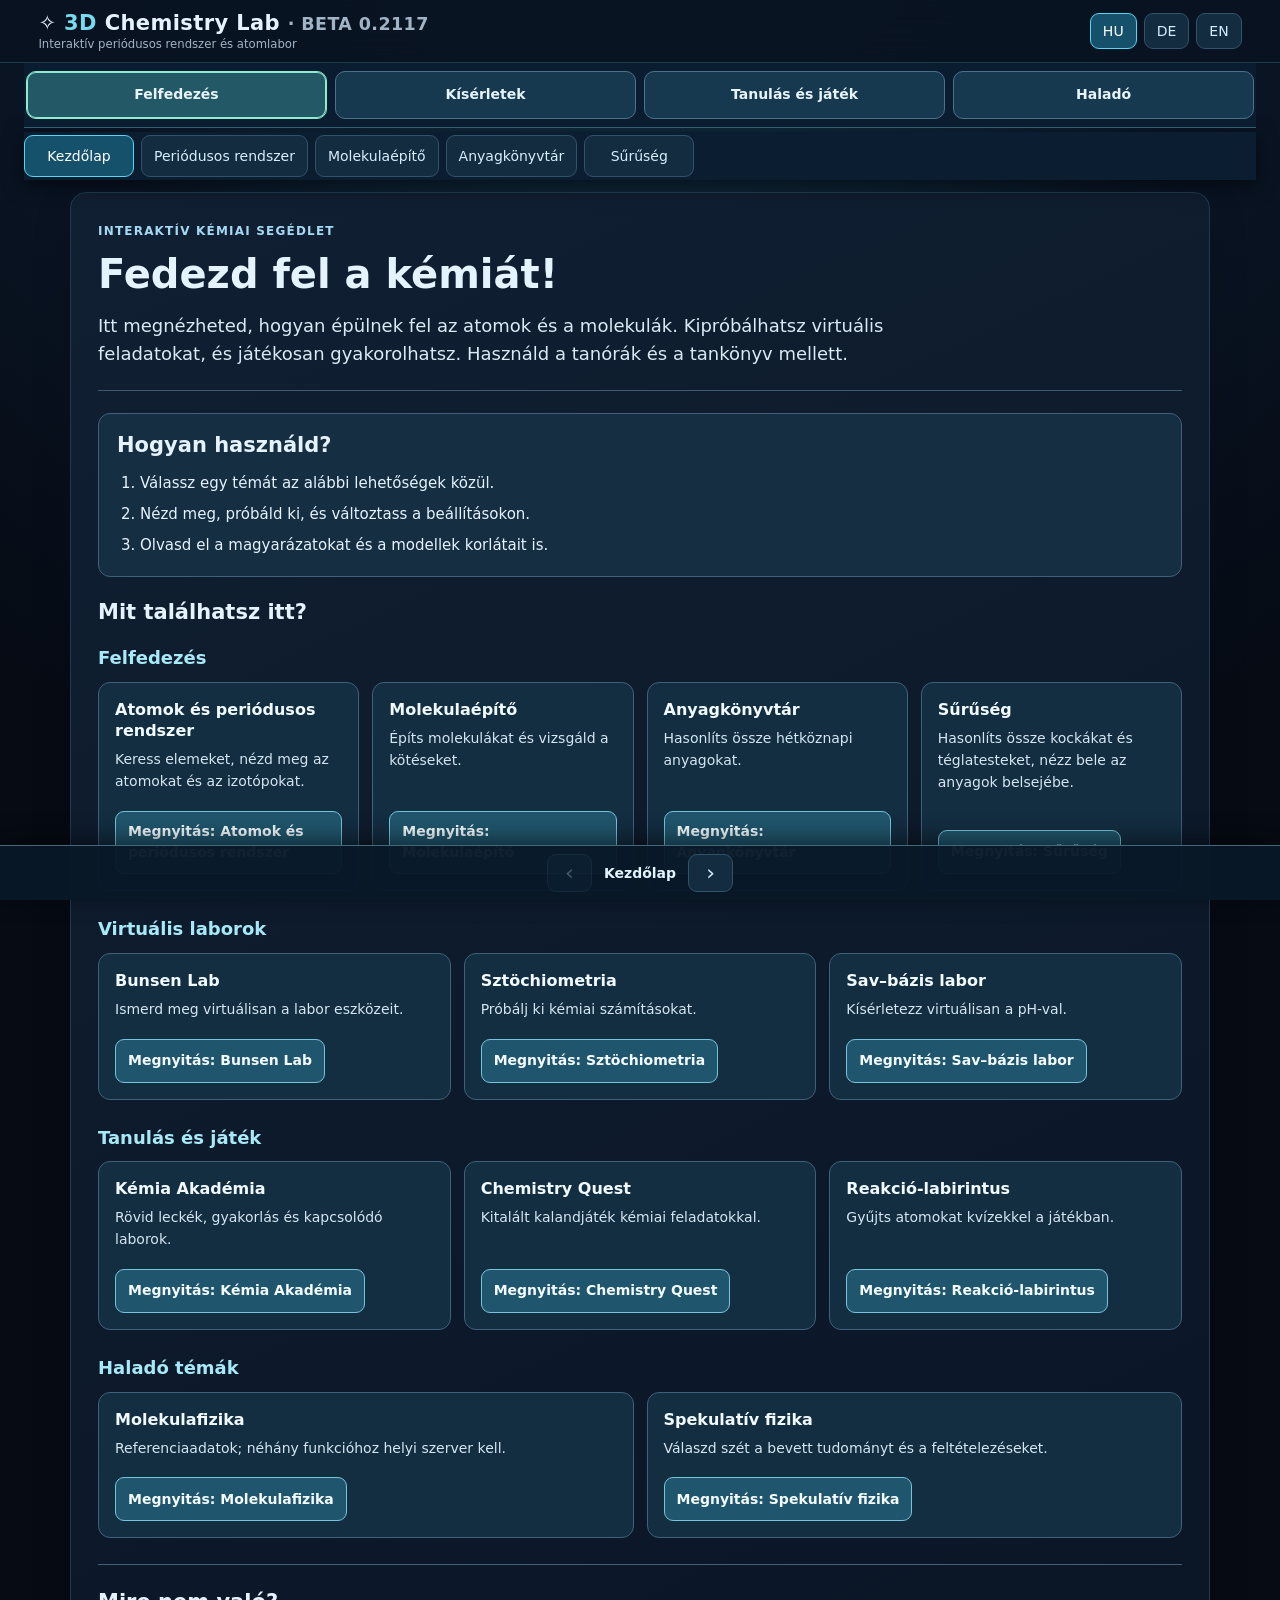
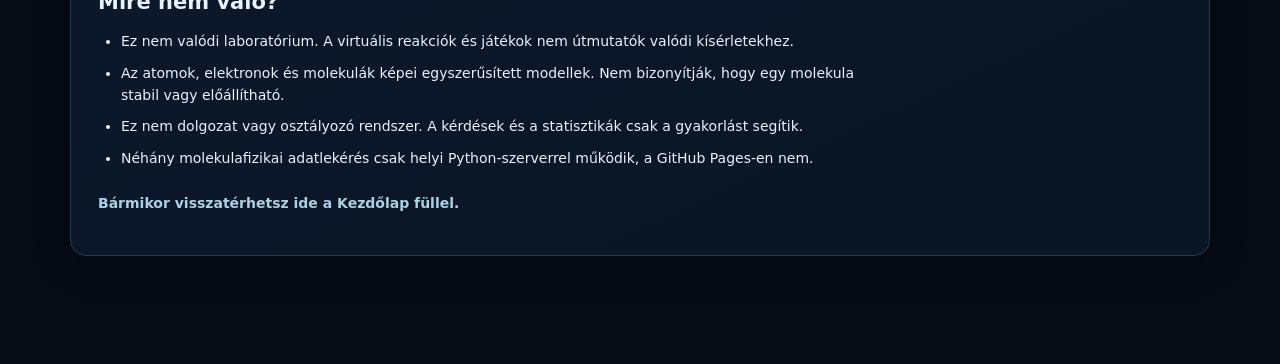
==== index.html @ bdb6069c "fix: restore complete dual-substance temperature panel and asset links" ====
<!DOCTYPE html>
<html lang="hu"><head><meta charset="utf-8"/><meta content="width=device-width,initial-scale=1" name="viewport"/><title>3D Chemistry Lab · Beta 0.2117</title><link rel="stylesheet" href="assets/css/style-1.css"><link rel="stylesheet" href="assets/css/style-2.css"><link rel="stylesheet" href="assets/css/discovery.css?v=2.9.8"></head><body><header><div><h1>✧ <span>3D</span> Chemistry Lab <small>· BETA 0.2117</small></h1><small id="tagline">Interaktív periódusos rendszer és atomlabor</small></div><div style="display:flex;gap:7px;flex-wrap:wrap"><button class="active" id="hu">HU</button><button id="de">DE</button><button id="en">EN</button></div></header><main><div class="tabs"><button class="active" id="homeTab" type="button">Kezdőlap</button><button id="periodTab">Periódusos rendszer</button><button id="moleculeTab">Molekulaépítő</button><button id="reactionTab" style="display:none!important">Reakciólabor</button><button id="huntTab" style="display:none!important">Elemvadászat</button><button id="materialsTab">Anyagkönyvtár</button><button id="densityTab" type="button">Sűrűség</button><button id="bunsenTab" type="button">Bunsen Lab</button><button id="stoichTab" type="button">Stoichiometry Lab</button><button id="acidBaseTab" type="button">Acid–Base Lab</button><button id="physicsTab" type="button">Molecular Physics</button><button id="specTab" type="button">Spekulatív fizika</button><button id="curriculumTab" type="button">Kémia Akadémia</button><button id="gameTab" type="button">Chemistry Quest</button><button id="mazeTab" type="button">Reakció-labirintus</button></div><section class="panel tablepanel" id="homeSection" aria-label="Chemistry Lab home"><h2>Üdv a Chemistry Labban!</h2><p>Interaktív kémiai segédlet.</p></section><section class="panel tablepanel hidden" id="densitySection" aria-label="Density laboratory">
 <div class="density-heading"><h2 id="densityTitle">Sűrűség – mi fér el ugyanakkora helyen?</h2><p id="densityIntro">Hasonlíts össze két anyagot és a belső szerkezetüket.</p></div>
 <div class="density-view-tabs" role="group" aria-label="Density Explorer views">
  <button id="densityViewCompare" type="button" aria-pressed="true">Sűrűség összehasonlítása</button>
  <button id="densityViewPhase" type="button" aria-pressed="false">Hőmérséklet és halmazállapot</button>
 </div>
 <div class="density-workspace">
 <div class="density-controls">
  <label for="densityMode"><span id="densityModeLabel">Összehasonlítás</span><select id="densityMode"><option value="volume" id="densityVolumeOption">Azonos térfogat</option><option value="mass" id="densityMassOption">Azonos tömeg</option></select></label>
  <label for="densityShape"><span id="densityShapeLabel">Test alakja</span><select id="densityShape"><option value="cube" id="densityCubeOption">Kocka</option><option value="cuboid" id="densityCuboidOption">Téglatest</option></select></label>
  <label for="densityQuantity"><span id="densityQuantityLabel">Közös térfogat</span><input id="densityQuantity" type="range" min="100" max="5000" step="100" value="1000"/><output for="densityQuantity" id="densityQuantityValue">1000 cm³</output></label>
  <label for="densityParticles"><input id="densityParticles" type="checkbox" checked/><span id="densityParticlesLabel">Szemléltető pontok megjelenítése</span></label>
  <label for="densityAdvanced"><input id="densityAdvanced" type="checkbox"/><span id="densityAdvancedLabel">Haladó nézet: részecskeszám</span></label>
  <div id="densityComparisonLead" class="density-comparison-lead" role="status" aria-live="polite"></div>
 </div>
 <div class="density-comparison">
  <article class="density-card"><label class="density-material" for="densityMaterialA"><span id="densityLabelA">Első anyag</span><select id="densityMaterialA"></select><strong class="density-selected-rho" id="densitySelectedA" aria-live="polite"></strong></label><canvas id="densityCanvasA" class="density-canvas" width="400" height="282" tabindex="0" role="img" aria-label="Első forgatható anyagmodell"></canvas><p class="density-particle-count" id="densityParticleInfoA" aria-live="polite"></p><div class="density-meter"><div class="density-meter-heading"><strong id="densityMeterTitleA"></strong><span id="densityMeterValueA"></span></div><div class="density-meter-track"><div class="density-meter-fill" id="densityMeterFillA" role="meter" aria-valuemin="0" aria-valuemax="100"></div></div></div><div class="density-stats" id="densityResultA" aria-live="polite"></div><div class="density-structure"><h3 id="densityStructureTitleA"></h3><p id="densityStructureA"></p></div><p class="density-water" id="densityWaterA"></p></article>
  <article class="density-card"><label class="density-material" for="densityMaterialB"><span id="densityLabelB">Második anyag</span><select id="densityMaterialB"></select><strong class="density-selected-rho" id="densitySelectedB" aria-live="polite"></strong></label><canvas id="densityCanvasB" class="density-canvas" width="400" height="282" tabindex="0" role="img" aria-label="Második forgatható anyagmodell"></canvas><p class="density-particle-count" id="densityParticleInfoB" aria-live="polite"></p><div class="density-meter"><div class="density-meter-heading"><strong id="densityMeterTitleB"></strong><span id="densityMeterValueB"></span></div><div class="density-meter-track"><div class="density-meter-fill" id="densityMeterFillB" role="meter" aria-valuemin="0" aria-valuemax="100"></div></div></div><div class="density-stats" id="densityResultB" aria-live="polite"></div><div class="density-structure"><h3 id="densityStructureTitleB"></h3><p id="densityStructureB"></p></div><p class="density-water" id="densityWaterB"></p></article>
 </div>
 </div>
 <section class="density-phase-panel" id="densityPhasePanel" hidden aria-label="Compare states of matter">
  <div class="density-phase-layout">
   <div class="density-phase-controls">
    <h3 id="phaseTitle">Halmazállapotok összehasonlítása</h3>
    <p id="phasePressure">Állandó nyomás: 1 atm · mindkét minta 100 g</p>
    <label for="phaseMaterialA" id="phaseMaterialALabel">Anyag A</label>
    <select id="phaseMaterialA"></select>
    <label for="phaseMaterialB" id="phaseMaterialBLabel">Anyag B</label>
    <select id="phaseMaterialB"></select>
    <label for="phaseRange" id="phaseRangeLabel">Hőmérsékleti tartomány</label>
    <select id="phaseRange"><option value="low">−230 … 150 °C</option><option value="mid">−230 … 600 °C</option><option value="high">−230 … 3200 °C</option></select>
    <label for="phaseTemperature" id="phaseTemperatureLabel">Közös hőmérséklet (°C)</label>
    <input id="phaseTemperature" type="range" min="-230" max="150" step="1" value="20"/>
    <output id="phaseTemperatureValue" for="phaseTemperature">20 °C</output>
    <div class="density-phase-presets" id="phaseComparePresets" aria-label="Recommended comparisons"></div>
    <div class="density-phase-jumps">
     <button id="phaseJumpRoom" type="button">20 °C</button>
     <button id="phaseJumpAMelt" type="button"></button>
     <button id="phaseJumpABoil" type="button"></button>
     <button id="phaseJumpBMelt" type="button"></button>
     <button id="phaseJumpBBoil" type="button"></button>
    </div>
    <p id="phaseScaleNote" class="density-phase-scale-note"></p>
   </div>
   <div class="density-phase-main">
    <p id="phaseCompareSummary" class="density-comparison-lead" role="status" aria-live="polite"></p>
    <div class="density-phase-cards">
     <article class="density-phase-card" aria-label="Substance A">
      <h3 id="phaseMaterialTitleA"></h3>
      <div class="density-phase-badges" id="phaseBadgesA"></div>
      <canvas id="phaseCanvasA" width="420" height="275" role="img" aria-label="Schematic phase structure of first substance"></canvas>
      <div class="density-phase-values">
       <div><span id="phaseStateLabelA">Halmazállapot</span><strong id="phaseStateA"></strong></div>
       <div><span id="phaseDensityLabelA">Sűrűség</span><strong id="phaseDensityA"></strong></div>
       <div><span id="phaseVolumeLabelA">100 g térfogata</span><strong id="phaseVolumeA"></strong></div>
       <div><span id="phaseMeltLabelA">Olvadás</span><strong id="phaseMeltA"></strong></div>
       <div><span id="phaseBoilLabelA">Forrás</span><strong id="phaseBoilA"></strong></div>
      </div>
      <div class="density-meter"><div class="density-meter-heading"><strong id="phaseBarTitleA"></strong><span id="phaseBarValueA"></span></div><div class="density-meter-track"><div id="phaseBarFillA" class="density-meter-fill"></div></div></div>
      <p id="phaseExplanationA" class="density-phase-explanation"></p>
     </article>
     <article class="density-phase-card" aria-label="Substance B">
      <h3 id="phaseMaterialTitleB"></h3>
      <div class="density-phase-badges" id="phaseBadgesB"></div>
      <canvas id="phaseCanvasB" width="420" height="275" role="img" aria-label="Schematic phase structure of second substance"></canvas>
      <div class="density-phase-values">
       <div><span id="phaseStateLabelB">Halmazállapot</span><strong id="phaseStateB"></strong></div>
       <div><span id="phaseDensityLabelB">Sűrűség</span><strong id="phaseDensityB"></strong></div>
       <div><span id="phaseVolumeLabelB">100 g térfogata</span><strong id="phaseVolumeB"></strong></div>
       <div><span id="phaseMeltLabelB">Olvadás</span><strong id="phaseMeltB"></strong></div>
       <div><span id="phaseBoilLabelB">Forrás</span><strong id="phaseBoilB"></strong></div>
      </div>
      <div class="density-meter"><div class="density-meter-heading"><strong id="phaseBarTitleB"></strong><span id="phaseBarValueB"></span></div><div class="density-meter-track"><div id="phaseBarFillB" class="density-meter-fill"></div></div></div>
      <p id="phaseExplanationB" class="density-phase-explanation"></p>
     </article>
    </div>
    <p id="phaseCoexistence" class="density-phase-transition" aria-live="polite"></p>
    <p id="phaseMoleculeNote"></p>
   </div>
  </div>
  <p id="phaseCaution" class="density-science-note"></p>
 </section>
 <p id="densityModelInfo" class="density-classroom-note" role="note">Ez egyszerű oktatási szemléltetés, nem valódi atomkép és nem kvantumfizikai szimuláció. Minden pont azonos tömeget jelöl.</p>
 <div id="densityExplanation" class="density-explanation" aria-live="polite"></div>
 <div class="density-shortcuts"><strong id="densityCompareTitle">Próbáld ki</strong><button id="densityPreset1" type="button">Víz és jég</button><button id="densityPreset2" type="button">Víz és alumínium</button><button id="densityPreset3" type="button">Vas és réz</button><button id="densityPreset4" type="button">Levegő és víz</button><button id="densityPreset5" type="button">Ólom és alumínium</button><button id="densityPreset6" type="button">Magnézium és ólom</button><button id="densityPreset7" type="button">Hélium és szén-dioxid</button><button id="densityPreset8" type="button">Grafit és gyémánt</button><button id="densityPreset9" type="button">Hidrogén és kén-hexafluorid</button></div>
 <p class="density-science-note" id="densityDragHint"></p><p class="density-science-note" id="densitySchematic"></p><p class="density-science-note" id="densitySource"></p><p class="density-science-note" id="densityCaution"></p><p class="density-disclaimer" id="densityDisclaimer"></p>
</section><section class="panel tablepanel hidden" id="curriculumSection" aria-label="Chemistry Academy"><h2 id="curriculumTitle"></h2><p id="curriculumIntro"></p><div class="curriculum-toolbar"><label for="curriculumTopic" id="curriculumTopicLabel"></label><select id="curriculumTopic"></select><div class="curriculum-modes"><button id="curriculumlearn" type="button"></button><button id="curriculumpractice" type="button"></button><button id="curriculumexam" type="button"></button><button id="curriculumhunt" type="button"></button></div><button id="curriculumOpen" type="button"></button></div><div id="curriculumContent" class="curriculum-content"></div><p id="curriculumFeedback" role="status"></p><div class="curriculum-actions"><button type="button" id="curriculumCheck"></button><button type="button" id="curriculumNext"></button><button type="button" id="curriculumRestart"></button></div><p id="curriculumLimit" class="hint"></p><section id="gameAssessment" class="game-assessment" aria-live="polite" aria-label="Learning assessment"></section><section id="learningProgress" aria-live="polite"></section></section><section class="panel tablepanel hidden" id="periodSection"><div class="toolbar"><div><div class="eyebrow" id="tableLabel">AZ ELEMEK TÉRKÉPE</div><h2 id="tableTitle" style="margin:6px 0;font-size:23px">Periódusos rendszer</h2></div><input aria-label="Elem keresése" id="search" placeholder="Elem keresése..."/></div><div class="gridwrap"><div class="ptable" id="ptable"></div></div><div class="legend" id="legend"></div><div class="help" id="help">Kattints egy elemre • Forgasd az atomot egérrel • Görgővel nagyíthatsz</div></section><section class="top hidden" id="atomDetail"><button class="close-detail" id="closeAtom">×  Bezárás</button><article class="panel"><div class="eyebrow" id="elementLabel">KIVÁLASZTOTT ELEM</div><div class="symbol" id="symbol">O</div><div class="name" id="name">Oxigén</div><p class="sub" id="category"></p><div id="basic"></div><div class="note" id="explanation"></div></article><article class="panel viewer"><div class="viewfoot"><button class="active" id="bohrMode">Bohr</button><button id="quantumMode">Kvantum</button><button id="scientificMode">Scientific</button><button id="pause">⏸</button><button id="reset">↺</button><button id="minus">−</button><button id="plus">+</button></div><canvas aria-label="Szemléltető atommodell" id="atom"></canvas><div class="viewerhead"><div class="eyebrow" id="viewLabel">ATOMVIZUALIZÁCIÓ</div><small id="viewSub">Egyszerűsített elektronhéj-modell</small><div id="orbitalLegend" class="hidden"></div><div id="nucleusLegend" style="font-size:11px;color:#f3c4a3;margin-top:5px">Piros: proton · arany: neutron</div></div></article><article class="panel"><div class="eyebrow" id="propertiesLabel">ATOMADATOK</div><div id="details"></div><div class="pill"><label id="isotopeLabel">Izotóp</label> <select id="isotope"></select></div><div class="hint" id="isotopeDetails"></div><div id="physicalDetails"></div><div class="sample" id="sample"><div class="material" id="material"></div><small id="sampleCaption"></small></div><div class="hint" id="photoLink"></div><div class="note" id="scientificNote"></div></article><div id="scientificAddon" class="scientific-addon panel hidden" aria-live="polite">
<div class="science-grid">
<div><div class="science-eyebrow" id="scienceEssentialsLabel">ATOMIC ESSENTIALS</div><div id="scienceEssentials"></div><p id="scienceInsight" class="science-small"></p></div>
<div><div class="science-eyebrow" id="scienceUsesLabel">NOTABLE USES</div><div id="scienceUses"></div><div class="science-eyebrow" id="scienceSpectrumLabel">SPECTRAL FINGERPRINT · 380–750 nm</div><div id="scienceSpectrum" class="science-spectrum"></div><p class="science-small" id="scienceSpectrumNote"></p></div>
</div><div class="science-small" id="scienceModelNote"></div><div class="science-mini" id="scienceNavigator" aria-label="Quick element navigation"></div></div></section><section class="panel tablepanel hidden" id="moleculeSection"><div class="eyebrow" id="molTitle">MOLEKULAÉPÍTŐ</div><div class="molecule-layout"><div><h2 id="molHeading">Építs molekulát!</h2><div class="hint" id="molHelp"></div><div class="atom-pick" id="atomPick"></div><div class="pill"><label id="bondLabel">Kötésrend</label> <select id="bondOrder"><option value="1">1 — egyszeres</option><option value="2">2 — kettős</option><option value="3">3 — hármas</option></select></div><div class="pill"><label id="presetLabel">Példák</label> <select id="presets"><option value="">—</option><option value="H2O">H₂O</option><option value="CO2">CO₂</option><option value="CH4">CH₄</option><option value="NH3">NH₃</option><option value="O2">O₂</option><option value="N2">N₂</option><option value="H2">H₂</option><option value="HCl">HCl</option><option value="H2O2">H₂O₂</option><option value="C2H4">C₂H₄ (etén)</option><option value="C2H2">C₂H₂ (etin)</option><option value="C2H6">C₂H₆ (etán)</option><option value="C2H5OH">C₂H₅OH (etanol)</option><option value="CH3COOH">CH₃COOH (ecetsav)</option><option value="C6H12O6">C₆H₁₂O₆ (glükóz)</option></select></div><button id="undoMol">↶ Visszavonás</button> <button id="clearMol">Törlés</button><div class="note" id="molStatus"></div><div class="note" id="molScience"></div><div aria-live="polite" id="bondScience"></div><div aria-live="polite" class="pill" id="bondExplanation"></div><label class="hint"><input checked="" id="molParticles" type="checkbox"/> <span id="molParticlesLabel">Protonok, neutronok és elektronhéjak</span></label></div><div><canvas class="molecule-canvas" id="molCanvas"></canvas><div id="modelNotice" class="hidden"></div><div class="hint" id="molCanvasHelp"></div></div><div class="inspector" id="moleculeInspector"></div><div id="validatorPanel" aria-live="polite"></div><div id="moleculeLearningPanel" class="panel" aria-live="polite"></div></div><section class="panel tablepanel hidden" id="reactionSection"><h2 id="reactionHeading">Reakciólabor</h2><p class="hint" id="reactionIntro"></p><div class="reaction-bridge" id="reactionBridge"></div><div class="labrow"><select id="reactionSelect"></select><button id="reactionPlay">▶</button><button id="reactionReset">↺</button></div><canvas aria-label="Reakcióanimáció" class="labcanvas" id="reactionCanvas"></canvas><div class="equation" id="reactionEquation"></div><div class="note" id="reactionDescription"></div><div class="pill" id="reactionBalance"></div><div class="pill" id="balanceWorkbench"><h3 id="balanceTitle">Reakcióegyenlet rendezése</h3><p class="science-muted" id="balanceHelp"></p><div class="balance-form" id="balanceInputs"></div><div id="balanceAnalysis"></div><button id="balanceSolve">✓</button><button id="balanceReveal">?</button><div aria-live="polite" class="science-result" id="balanceFeedback"></div></div></section></section><section id="mazeSection" class="panel maze-section hidden" aria-label="Reaction Maze">
 <div class="maze-heading"><div><div class="eyebrow">REACTION MAZE · CHEMISTRY TACTICS</div><h2 id="mazeTitle">Reakció-labirintus</h2><p id="mazeSubtitle"></p></div><button id="mazeStart" type="button">Pálya újraindítása</button></div>
 <div id="mazeHUD" class="maze-hud"></div>
 <div id="mazeHint" class="maze-hint"></div>
 <div id="mazeInventory" class="maze-inventory" aria-live="polite"></div>
 <div id="mazeQuiz" class="maze-quiz" hidden aria-live="polite"></div>
 <div class="maze-canvas-scroll" role="region" aria-label="Vízszintesen görgethető labirintustérkép" tabindex="0"><canvas id="mazeCanvas" width="684" height="468" tabindex="0" aria-label="Felülnézetes kémiai labirintus"></canvas></div>
 <div class="maze-commands"><div class="maze-dpad"><button type="button" id="mazeUp" aria-label="Up">▲</button><div><button type="button" id="mazeLeft" aria-label="Left">◀</button><button type="button" id="mazeDown" aria-label="Down">▼</button><button type="button" id="mazeRight" aria-label="Right">▶</button></div></div>
 <div class="maze-actions"><label for="mazeRecipe">Recept</label><select id="mazeRecipe"></select><button type="button" id="mazeCraft">⚗ Szintézis</button><button type="button" id="mazePlace">◉ Töltet</button><div class="maze-purge"><select id="mazePurgeAtom" aria-label="Atom ürítése"></select><button id="mazePurge" type="button">Ürítés</button></div></div></div>
 <div id="mazeInfo" class="maze-hint"></div><div id="mazeNotice" class="maze-notice" role="status" aria-live="polite"></div><button id="mazeNext" type="button" hidden>Következő pálya</button>
 <p id="mazeInstructions" class="hint"></p><p id="mazeNote" class="hint"></p>
</section><section id="gameSection" class="panel quest-section hidden" aria-label="Chemistry Quest">
<div class="quest-top"><div><div class="eyebrow">16-BIT CHEMISTRY ADVENTURE</div><h2 id="questTitle">Chemistry Quest</h2><p class="hint" id="questSubtitle"></p></div><div class="quest-actions"><button id="questRestart">↺</button><button id="questMute">♫</button></div></div>
<div class="quest-hud"><span id="questHealth"></span><span id="questInventory"></span><span id="questGoal"></span></div>
<div id="questArsenal" class="quest-arsenal" role="group" aria-label="Molekulafegyverek"></div>
<canvas id="questCanvas" width="960" height="480" tabindex="0" aria-label="Chemistry platform game"></canvas>
<div class="quest-controls"><button id="questLeft" aria-label="Move left">◀</button><button id="questJump" aria-label="Jump">▲</button><button id="questRight" aria-label="Move right">▶</button><button id="questCraft" class="quest-craft-button">⚗ <span id="questCraftLabel">Craft</span></button></div>
<div class="quest-info"><div id="questMessage" role="status" aria-live="polite"></div><div id="questRecipe"></div><p id="questInstructions"></p></div>
</section><section class="panel tablepanel hidden" id="huntSection"><h2 id="huntHeading">Elemvadászat</h2><div class="labrow"><span class="tag" id="huntProgress"></span><button id="huntNext">↻</button></div><h3 id="huntQuestion"></h3><div class="huntoptions" id="huntOptions"></div><div aria-live="polite" class="note" id="huntFeedback"></div></section><section class="panel tablepanel hidden" id="materialsSection"><h2 id="materialsHeading">Hétköznapi anyagok · bővíthető könyvtár</h2><p id="materialInstructions" class="material-instructions">Válassz egy anyagcsaládot, majd fedezz fel egy anyagot!</p><div class="labrow material-search-row"><input id="materialSearch" placeholder="Anyag vagy képlet keresése…" aria-label="Anyag keresése" autocomplete="off"/></div><details class="material-tools"><summary id="materialImportSummary">Adatkezelés és JSON-importálás</summary><div class="labrow"><button id="importMaterialsBtn" type="button">＋ JSON importálása / JSON importieren</button><input id="importMaterialsInput" type="file" accept=".json,application/json" hidden/><button id="exportMaterialsBtn" type="button">⇩ Példa JSON</button><button id="clearImportedBtn" type="button">↺ Importált elemek törlése</button></div><div id="importStatus" class="science-muted" role="status" aria-live="polite"></div></details><div class="materialcards" id="materialCards"></div><div class="pill" id="materialDetail"></div></section><section id="specSection" class="panel tablepanel hidden spec-lab" aria-label="Spekulatív fizika">
<div class="eyebrow">SPECULATIVE PHYSICS · BETA 1.8</div><h2 id="specHeading">Spekulatív fizika</h2>
<p class="hint" id="specIntro">Anyagjelöltek és feltételezések vizsgálata. Ez az első változat nem DFT- vagy MACE-számítás: a kijelzett potenciálgörbe oktatási, parametrikus modell.</p>
<div class="spec-modes" role="tablist" aria-label="Physics modes"><button type="button" class="active" data-specmode="hard">Hard</button><button type="button" data-specmode="extreme">Extreme</button><button type="button" data-specmode="sandbox">Soft / Sandbox</button></div>
<div class="spec-grid"><div class="spec-controls">
<h3 id="specModeTitle">Hard — ismert fizika</h3><p id="specModeNote" class="hint"></p>
<label for="specPreset">Anyagmodell</label><select id="specPreset"></select>
<label for="specTemperature">Hőmérséklet <output id="specTempValue">298 K</output></label><input id="specTemperature" type="range" min="100" max="2000" value="298" step="1"/>
<label for="specPressure">Nyomás <output id="specPressureValue">1 bar</output></label><input id="specPressure" type="range" min="-2" max="3" value="0" step="0.05"/><small class="hint">Logaritmikus nyomásskála: 0,01–1000 bar</small>
<div id="specSandboxControls" class="spec-sandbox hidden"><label for="specStrength">Hipotetikus mezőcsatolás <output id="specStrengthValue">0</output></label><input id="specStrength" type="range" min="-1" max="1" step="0.05" value="0"/><label for="specRange">Kölcsönhatás hatótávja <output id="specRangeValue">1.0×</output></label><input id="specRange" type="range" min="0.5" max="2.0" step="0.05" value="1"/></div>
<div class="spec-actions"><button id="specCalculate" type="button">Modell kiértékelése</button><button id="specSave" type="button">Kísérlet mentése JSON-ként</button></div><div id="specMessage" class="hint" role="status"></div></div>
<div class="spec-output"><h3>Potenciálgörbe és modell</h3><canvas id="specPlot" width="720" height="350" aria-label="Parametrikus kétatomos potenciálgörbe"></canvas><div id="specReadout" class="spec-readout"></div><p class="hint" id="specDisclaimer"></p></div></div>
<div class="spec-interpretation"><h3>Hogyan értelmezd?</h3><div id="specEvaluation"></div></div>
</section><section id="physicsSection" class="panel tablepanel hidden physics-lab"><div class="eyebrow">MOLECULAR PHYSICS LAB · BETA 1.5</div><h2 id="physicsTitle">Molekuláris fizika és adatcache</h2><p class="hint" id="physicsIntro">Valódi PubChem-adatok helyi cache-ből. A geometria nem bizonyítja a molekula stabilitását. MACE-modellek letölthetők, de a számító backend még nincs integrálva.</p><div class="physics-columns"><div><h3>Adatok kezelése</h3><div class="pill"><label>Vegyület angol neve</label><input id="physicsName" value="water" placeholder="water, methane, benzene"/><button id="physicsLookup">Megnyitás a cache-ből</button><button id="physicsSync">12 referenciaanyag letöltése</button></div><div id="physicsSyncStatus" class="hint"></div><h3>Helyi vegyületek</h3><div id="physicsList" class="physics-list"></div></div><div><h3 id="physicsRecordTitle">Molekuláris adatok</h3><div id="physicsRecord" class="note">Válassz anyagot a bal oldalon.</div><canvas id="physicsCanvas" width="640" height="320" aria-label="PubChem 3D molekulageometria" style="width:100%;max-height:330px;touch-action:none;border-radius:12px;background:#091527"></canvas><div class="pill"><button id="physicsResetCamera">↺ Kamera</button><span class="hint">Forgatás: húzás · Nagyítás: görgő</span></div><h3>Modellek helyi cache-e</h3><div id="physicsModels" class="note"></div><button id="physicsDownloadModel">MIT MACE-MP-0b2-small modell letöltése (~68 MB)</button><p class="hint">A MACE-MP anyagtudományi modell: nem alkalmas általános molekulastabilitás igazolására. A letöltés nem telepít futtatómotort.</p></div></div></section><section class="panel tablepanel hidden" id="acidBaseSection"><h2 id="abTitle">Sav–bázis labor és titrálás</h2><p id="abIntro"></p>
<div class="ab-layout"><div class="ab-controls">
<label><span id="abLabelanalyte"></span><select id="abanalyte"></select></label>
<label><span id="abLabelanalyteM"></span><input id="abanalyteM" type="number" min="0.000001" max="10" step="any" value="0.1"/></label>
<label><span id="abLabelvolume"></span><input id="abvolume" type="number" min="0.000001" max="2000" step="any" value="25"/></label>
<label><span id="abLabeltitrant"></span><select id="abtitrant"></select></label>
<label><span id="abLabeltitrantM"></span><input id="abtitrantM" type="number" min="0.000001" max="10" step="any" value="0.1"/></label>
<label><span id="abLabeladded"></span><input id="abadded" type="number" min="0" max="5000" step="any" value="0"/></label><div class="ab-dose-controls"><label for="abDoseSlider" id="abDoseSliderLabel">Hozzáadott térfogat</label><input id="abDoseSlider" type="range" min="0" max="50" step="0.1" value="0"/><div class="ab-dose-buttons"><button id="abDoseMinus" type="button">− 1 mL</button><button id="abDosePlus" type="button">+ 1 mL</button><button id="abDoseReset" type="button">↺ 0 mL</button></div></div>
<label><span id="abLabelindicator"></span><select id="abindicator"></select></label><div class="ab-target-panel" aria-label="Target pH calculator">
<h3 id="abTargetTitle">Cél-pH – találd meg az adagolást!</h3>
<p id="abTargetIntro">Állítsd be, milyen pH-t szeretnél elérni.</p>
<label for="abTargetPH" id="abTargetLabel">Cél-pH (0–14)</label>
<div class="ab-target-entry"><input id="abTargetPH" type="number" min="0" max="14" step="0.1" value="7" inputmode="decimal"/></div>
<button id="abTargetSolve" type="button">Számítsd ki és mutasd!</button>
<div id="abTargetResult" role="status" aria-live="polite"></div>
</div>
<div class="ab-mission" aria-label="Guided experiment">
<strong id="abMissionTitle">Mini-küldetés · Tippelj!</strong>
<p id="abMissionPrompt"></p>
<div class="ab-mission-actions"><button type="button" id="abMissionPredict">Szerintem savas</button><button type="button" id="abMissionPredictBase">Szerintem lúgos</button><button type="button" id="abMissionPredictNeutral">Semleges körül</button><button type="button" id="abMissionTry">Mutasd az eredményt!</button><button type="button" id="abMissionNext">Új kihívás</button></div>
<p id="abMissionFeedback" role="status" aria-live="polite"></p>
</div>
<button id="abEqButton" type="button"></button>
<div class="ab-results"><strong id="abPH"></strong><span id="abEq"></span><span id="abStatus" aria-live="polite"></span><div id="abIndicatorColor" role="img" aria-label="indicator colour"></div></div></div>
<div class="ab-graph"><div id="abVisual" class="ab-visual" role="group" aria-label="Titration illustration"><div class="ab-burette"><div class="ab-burette-fill" id="abBuretteFill"></div><div class="ab-burette-tip"></div><div id="abDrop" class="ab-drop"></div></div><div class="ab-beaker"><div id="abLiquid" class="ab-liquid"></div><div class="ab-beaker-marks"></div></div><div class="ab-visual-information"><strong id="abVisualTitle"></strong><span id="abVisualPhase"></span><small id="abScaleReadout" aria-live="off"></small><div class="ab-ph-scale" id="abInteractiveScale" role="slider" tabindex="0" aria-valuemin="0" aria-valuemax="14" aria-valuenow="7" aria-label="Cél-pH – húzd a színes skálán"><div id="abActualMarker" aria-hidden="true"></div><div id="abPhMarker" aria-hidden="true"></div></div><small id="abVisualLegend"></small></div></div><details id="abScienceDetails" class="ab-science-details"><summary id="abScienceSummary">Mi történik a sav–bázis keverékben?</summary><div id="abScienceContent"></div></details>
<div id="abReactionExplorer" class="ab-reaction-explorer"></div>
<h3 id="abGraphLabel"></h3><canvas id="abCanvas" aria-label="pH versus added titrant volume"></canvas><p class="hint" id="abNotice"></p></div></div></section><section class="panel tablepanel hidden" id="stoichSection">
<h2 id="stoichTitle">Mol és sztöchiometria labor</h2><p id="stoichIntro"></p>
<div class="stoich-layout">
<label><span>Mode</span><select id="stoichMode"><option value="mass"></option><option value="solution"></option><option value="yield"></option></select></label>
<div id="stoichFormulaFields"><label id="stoichFormulaLabel" for="stoichFormula">Kémiai képlet</label><input id="stoichFormula" value="H2O" placeholder="Ca(OH)2" autocomplete="off"/></div>
<div id="stoichReactionFields" hidden>
<label id="stoichReactionLabel" for="stoichReaction">Reakció</label><select id="stoichReaction"></select>
<label id="stoichReactantLabel" for="stoichReactant">Kiindulási anyag</label><select id="stoichReactant"></select>
<label id="stoichProductLabel" for="stoichProduct">Termék</label><select id="stoichProduct"></select>
</div>
<label><span id="stoichGrams">Tömeg (g)</span><input id="stoichMass" type="number" min="0.000001" step="any" value="18.015" inputmode="decimal"/></label>
<div id="stoichVolumeFields" hidden><label><span id="stoichVolume">Oldattérfogat (L)</span><input id="stoichVolumeInput" type="number" min="0.000001" step="any" value="1" inputmode="decimal"/></label></div>
<button id="stoichCalculate" type="button">Számítás</button>
<p class="stoich-output"><strong id="stoichResult">Eredmény</strong><output id="stoichOutput" aria-live="polite"></output></p>
</div><p class="hint" id="stoichNote"></p></section><section class="panel tablepanel hidden" id="bunsenSection">
<div id="bunsenLabWorkspace">
<h2 id="bunsenHeading">Bunsen-égő és lángfestés</h2><p id="bunsenIntro"></p>
<div class="bunsen-layout"><div class="bunsen-viz">
<svg id="bunsenSvg" xmlns="http://www.w3.org/2000/svg" viewBox="0 0 440 400" role="img" aria-label="Bunsen burner">
<defs><radialGradient id="bunsenGlow"><stop offset="0" stop-color="#ffb53c" stop-opacity=".25"/><stop offset="1" stop-color="#ffb53c" stop-opacity="0"/></radialGradient></defs>
<ellipse cx="215" cy="320" rx="154" ry="26" fill="#10253b"/>
<ellipse id="bunsenDynamicGlow" cx="218" cy="135" rx="84" ry="102" fill="#68b9ff" opacity="0" style="filter:blur(29px);pointer-events:none"/>
<path id="bunsenFlameOuter" d="M 218,59 C 205,101 186,131 185,182 C 186,228 242,231 250,180 C 262,128 225,90 218,59 Z" fill="#6cbbff" opacity="0"/>
<path id="bunsenFlameInner" d="M 218,120 C 201,158 198,171 198,185 C 199,215 236,219 238,186 C 240,161 222,137 218,120 Z" fill="#d3eeff" opacity="0"/>
<g id="bunsenHotZone" pointer-events="none"><circle id="bunsenHotSpot" cx="218" cy="110" r="6" fill="#fff0a7" stroke="#ff6e31" stroke-width="2" style="display:none"/><path id="bunsenHotSpotLine" d="" stroke="#ffb474" stroke-width="1.5" style="display:none"/></g>
<g id="bunsenMetalGlow" style="display:none;pointer-events:none">
<ellipse cx="251" cy="111" rx="42" ry="48" fill="#fff5e2" opacity=".65" style="filter:blur(16px)"/>
</g>
<g id="bunsenMetalSample" style="display:none;pointer-events:none">
<path d="M 241,168 L 284,167" stroke="#8ea2ae" stroke-width="5" stroke-linecap="round"/>
<path d="M 241,168 L 284,167" stroke="#dbe8ec" stroke-width="1.4"/>
<circle cx="239" cy="168" r="5" fill="#e0e2e1"/>
</g>
<g id="bunsenMetalFlame" style="display:none;pointer-events:none" fill="#ffffff">
<path d="M 238 164 Q 216 137 234 111 L 242 92 Q 253 113 260 123 Q 279 145 246 167 Z"/>
</g>
<g id="bunsenSparks" style="display:none;pointer-events:none" fill="#ffe8af"><circle cx="193" cy="108" r="3"/><circle cx="243" cy="91" r="2.5"/><circle cx="178" cy="142" r="2"/><circle cx="258" cy="138" r="3"/><circle cx="211" cy="68" r="2"/><circle cx="231" cy="48" r="2.5"/></g>
<path d="M196,195 L240,195 L235,303 L201,303 Z" fill="#91aabb" stroke="#d0dee8" stroke-width="3"/>
<g id="bunsenCollarAssembly">
<rect x="188" y="265" width="57" height="35" rx="9" fill="#344e64" stroke="#c1d5e2" stroke-width="2"/>
<rect x="196" y="274" width="13" height="15" rx="2" fill="#081928" stroke="#6b9cc0" stroke-width="1"/>
<rect x="225" y="274" width="13" height="15" rx="2" fill="#081928" stroke="#6b9cc0" stroke-width="1"/>
<rect id="bunsenAirShutterLeft" x="196" y="274" width="13" height="15" rx="1" fill="#668095"/>
<rect id="bunsenAirShutterRight" x="225" y="274" width="13" height="15" rx="1" fill="#668095"/>
<rect x="189" y="265" width="55" height="5" rx="2" fill="#a4bac8" opacity=".75"/>
<g id="bunsenCollarMarkings" stroke="#d3e8f5" stroke-width="2" stroke-linecap="round">
<path d="M 200 267 l 4 4 M 213 267 l 4 4 M 226 267 l 4 4"/>
<path d="M 202 294 l 4 4 M 215 294 l 4 4 M 228 294 l 4 4"/>
</g>
<path id="bunsenCollarIndicator" d="M 199 269 v -3" stroke="#f5c96d" stroke-width="4" stroke-linecap="round"/>
</g>
<path d="M204 301 L234 301 L246 320 L188 320 Z" fill="#5b7087"/><ellipse cx="218" cy="327" rx="92" ry="16" fill="#6a8094" stroke="#bed0df" stroke-width="3"/>
<path d="M242 302 L315 302 Q330 302 337 316" fill="none" stroke="#9aadb7" stroke-width="16" stroke-linecap="round"/>
<g fill="#daeffa" font-family="sans-serif" font-size="13">
<text x="269" y="216" id="bunsenSvgTube">1</text><path d="M241 216 H262" stroke="#daeffa"/>
<text x="280" y="267">2</text><path d="M244 277 L275 267" stroke="#daeffa"/>
<text x="162" y="279">3</text><path d="M191 278 H176" stroke="#daeffa"/>
<text x="341" y="307">4</text><text x="218" y="360" text-anchor="middle">5</text>
</g></svg>
<div class="bunsen-diagram-parts"><h3 id="bunsenPartsHeading"></h3><ol class="bunsen-parts"><li id="bunsenParttube"></li><li id="bunsenPartcollar"></li><li id="bunsenPartholes"></li><li id="bunsenPartinlet"></li><li id="bunsenPartbase"></li></ol><p id="bunsenPartDetail" aria-live="polite"></p></div>
<p id="bunsenZone" class="hint"></p><p id="bunsenHotSpotCaption" class="hint"></p></div>
<div class="bunsen-controls">
<div class="bunsen-mode-row"><button id="bunsenModeFlame" type="button">Lángfestés</button><button id="bunsenModeMetal" type="button">Fémek égése</button></div><button id="bunsenGas" type="button"></button><button id="bunsenIgnite" type="button">Gyújtás</button><p id="bunsenGasWarning" role="status" class="hint"></p>
<label for="bunsenAir" id="bunsenAirLabel"></label>
<input id="bunsenAir" type="range" min="0" max="100" step="5" value="60"/>
<label for="bunsenGasFlow" id="bunsenGasFlowLabel">Gázáramlás: 65%</label><input id="bunsenGasFlow" type="range" min="0" max="100" step="5" value="65"/>
<label for="bunsenSample" id="bunsenSampleLabel"></label><select id="bunsenSample"></select><div id="bunsenFlameTestControls"><label for="bunsenConcentration" id="bunsenConcentrationLabel"></label><input type="range" id="bunsenConcentration" min="0" max="100" step="5" value="75"/><label class="bunsen-contamination-option"><input type="checkbox" id="bunsenContaminationToggle"/><span id="bunsenContaminationToggleLabel"></span></label><div id="bunsenContaminationSettings" hidden><label for="bunsenContamination" id="bunsenContaminationLabel"></label><input type="range" id="bunsenContamination" min="0" max="100" step="5" value="0"/><button id="bunsenLoop" type="button" hidden></button><p id="bunsenLoopStatus" role="status"></p></div></div><div id="bunsenMetalControls" hidden><p id="bunsenMetalNote"></p></div>
<p id="bunsenMode" role="status"></p><p id="bunsenColour"></p><p id="bunsenSpectrum"></p><div class="bunsen-spectrum"><h3 id="bunsenSpectrumHeading"></h3><button type="button" id="bunsenSpectrumZoom"></button><svg id="bunsenSpectrumSvg" viewBox="0 0 400 115" role="img" aria-label="Illustrative spectral line positions"><rect x="10" y="10" width="380" height="65" fill="#0a1020"/></svg></div><div class="bunsen-equation-panel">
<h3 id="bunsenEquationTitle"></h3>
<p id="bunsenEquationType"></p>
<div id="bunsenEquations" aria-live="polite"></div>
<p id="bunsenEquationNote" class="hint"></p><p id="bunsenEmitterExplanation" class="hint"></p><p id="bunsenSpectrumCaveat" class="hint"></p>
</div><p id="bunsenSampleNote" class="hint" aria-live="polite"></p>

</div></div><p id="bunsenNote" class="hint"></p><p id="bunsenPracticeWarning" role="note"></p>
</div>
</section></main><script id="element-data" type="application/json">[{"z":1,"s":"H","hu":"hidrogén","de":"Wasserstoff","mass":1.008,"shell":[],"g":1,"r":1,"cat":"nonmetal","en":"hydrogen"},{"z":2,"s":"He","hu":"hélium","de":"Helium","mass":4.003,"shell":[],"g":18,"r":1,"cat":"noble","en":"helium"},{"z":3,"s":"Li","hu":"lítium","de":"Lithium","mass":6.941,"shell":[],"g":1,"r":2,"cat":"alkali","en":"lithium"},{"z":4,"s":"Be","hu":"berillium","de":"Beryllium","mass":9.012,"shell":[],"g":2,"r":2,"cat":"earth","en":"beryllium"},{"z":5,"s":"B","hu":"bór","de":"Bor","mass":10.812,"shell":[],"g":13,"r":2,"cat":"metalloid","en":"boron"},{"z":6,"s":"C","hu":"szén","de":"Kohlenstoff","mass":12.011,"shell":[],"g":14,"r":2,"cat":"nonmetal","en":"carbon"},{"z":7,"s":"N","hu":"nitrogén","de":"Stickstoff","mass":14.007,"shell":[],"g":15,"r":2,"cat":"nonmetal","en":"nitrogen"},{"z":8,"s":"O","hu":"oxigén","de":"Sauerstoff","mass":15.999,"shell":[],"g":16,"r":2,"cat":"nonmetal","en":"oxygen"},{"z":9,"s":"F","hu":"fluor","de":"Fluor","mass":18.998,"shell":[],"g":17,"r":2,"cat":"halogen","en":"fluorine"},{"z":10,"s":"Ne","hu":"neon","de":"Neon","mass":20.18,"shell":[],"g":18,"r":2,"cat":"noble","en":"neon"},{"z":11,"s":"Na","hu":"nátrium","de":"Natrium","mass":22.99,"shell":[],"g":1,"r":3,"cat":"alkali","en":"sodium"},{"z":12,"s":"Mg","hu":"magnézium","de":"Magnesium","mass":24.305,"shell":[],"g":2,"r":3,"cat":"earth","en":"magnesium"},{"z":13,"s":"Al","hu":"alumínium","de":"Aluminium","mass":26.982,"shell":[],"g":13,"r":3,"cat":"post","en":"aluminium"},{"z":14,"s":"Si","hu":"szilícium","de":"Silicium","mass":28.086,"shell":[],"g":14,"r":3,"cat":"metalloid","en":"silicon"},{"z":15,"s":"P","hu":"foszfor","de":"Phosphor","mass":30.974,"shell":[],"g":15,"r":3,"cat":"nonmetal","en":"phosphorus"},{"z":16,"s":"S","hu":"kén","de":"Schwefel","mass":32.067,"shell":[],"g":16,"r":3,"cat":"nonmetal","en":"sulfur"},{"z":17,"s":"Cl","hu":"klór","de":"Chlor","mass":35.453,"shell":[],"g":17,"r":3,"cat":"halogen","en":"chlorine"},{"z":18,"s":"Ar","hu":"argon","de":"Argon","mass":39.948,"shell":[],"g":18,"r":3,"cat":"noble","en":"argon"},{"z":19,"s":"K","hu":"kálium","de":"Kalium","mass":39.098,"shell":[],"g":1,"r":4,"cat":"alkali","en":"potassium"},{"z":20,"s":"Ca","hu":"kalcium","de":"Calcium","mass":40.078,"shell":[],"g":2,"r":4,"cat":"earth","en":"calcium"},{"z":21,"s":"Sc","hu":"szkandium","de":"Scandium","mass":44.956,"shell":[],"g":3,"r":4,"cat":"transition","en":"scandium"},{"z":22,"s":"Ti","hu":"titán","de":"Titan","mass":47.867,"shell":[],"g":4,"r":4,"cat":"transition","en":"titanium"},{"z":23,"s":"V","hu":"vanádium","de":"Vanadium","mass":50.944,"shell":[],"g":5,"r":4,"cat":"transition","en":"vanadium"},{"z":24,"s":"Cr","hu":"króm","de":"Chrom","mass":51.996,"shell":[],"g":6,"r":4,"cat":"transition","en":"chromium"},{"z":25,"s":"Mn","hu":"mangán","de":"Mangan","mass":54.938,"shell":[],"g":7,"r":4,"cat":"transition","en":"manganese"},{"z":26,"s":"Fe","hu":"vas","de":"Eisen","mass":55.845,"shell":[],"g":8,"r":4,"cat":"transition","en":"iron"},{"z":27,"s":"Co","hu":"kobalt","de":"Cobalt","mass":58.933,"shell":[],"g":9,"r":4,"cat":"transition","en":"cobalt"},{"z":28,"s":"Ni","hu":"nikkel","de":"Nickel","mass":58.693,"shell":[],"g":10,"r":4,"cat":"transition","en":"nickel"},{"z":29,"s":"Cu","hu":"réz","de":"Kupfer","mass":63.546,"shell":[],"g":11,"r":4,"cat":"transition","en":"copper"},{"z":30,"s":"Zn","hu":"cink","de":"Zink","mass":65.39,"shell":[],"g":12,"r":4,"cat":"transition","en":"zinc"},{"z":31,"s":"Ga","hu":"gallium","de":"Gallium","mass":69.723,"shell":[],"g":13,"r":4,"cat":"post","en":"gallium"},{"z":32,"s":"Ge","hu":"germánium","de":"Germanium","mass":72.61,"shell":[],"g":14,"r":4,"cat":"metalloid","en":"germanium"},{"z":33,"s":"As","hu":"arzén","de":"Arsen","mass":74.922,"shell":[],"g":15,"r":4,"cat":"metalloid","en":"arsenic"},{"z":34,"s":"Se","hu":"szelén","de":"Selen","mass":78.96,"shell":[],"g":16,"r":4,"cat":"nonmetal","en":"selenium"},{"z":35,"s":"Br","hu":"bróm","de":"Brom","mass":79.904,"shell":[],"g":17,"r":4,"cat":"halogen","en":"bromine"},{"z":36,"s":"Kr","hu":"kripton","de":"Krypton","mass":83.8,"shell":[],"g":18,"r":4,"cat":"noble","en":"krypton"},{"z":37,"s":"Rb","hu":"rubídium","de":"Rubidium","mass":85.468,"shell":[],"g":1,"r":5,"cat":"alkali","en":"rubidium"},{"z":38,"s":"Sr","hu":"stroncium","de":"Strontium","mass":87.62,"shell":[],"g":2,"r":5,"cat":"earth","en":"strontium"},{"z":39,"s":"Y","hu":"ittrium","de":"Yttrium","mass":88.906,"shell":[],"g":3,"r":5,"cat":"transition","en":"yttrium"},{"z":40,"s":"Zr","hu":"cirkónium","de":"Zirconium","mass":91.224,"shell":[],"g":4,"r":5,"cat":"transition","en":"zirconium"},{"z":41,"s":"Nb","hu":"nióbium","de":"Niob","mass":92.906,"shell":[],"g":5,"r":5,"cat":"transition","en":"niobium"},{"z":42,"s":"Mo","hu":"molibdén","de":"Molybdän","mass":95.94,"shell":[],"g":6,"r":5,"cat":"transition","en":"molybdenum"},{"z":43,"s":"Tc","hu":"technécium","de":"Technetium","mass":98.0,"shell":[],"g":7,"r":5,"cat":"transition","en":"technetium"},{"z":44,"s":"Ru","hu":"ruténium","de":"Ruthenium","mass":101.07,"shell":[],"g":8,"r":5,"cat":"transition","en":"ruthenium"},{"z":45,"s":"Rh","hu":"ródium","de":"Rhodium","mass":102.906,"shell":[],"g":9,"r":5,"cat":"transition","en":"rhodium"},{"z":46,"s":"Pd","hu":"palládium","de":"Palladium","mass":106.42,"shell":[],"g":10,"r":5,"cat":"transition","en":"palladium"},{"z":47,"s":"Ag","hu":"ezüst","de":"Silber","mass":107.868,"shell":[],"g":11,"r":5,"cat":"transition","en":"silver"},{"z":48,"s":"Cd","hu":"kadmium","de":"Cadmium","mass":112.412,"shell":[],"g":12,"r":5,"cat":"transition","en":"cadmium"},{"z":49,"s":"In","hu":"indium","de":"Indium","mass":114.818,"shell":[],"g":13,"r":5,"cat":"post","en":"indium"},{"z":50,"s":"Sn","hu":"ón","de":"Zinn","mass":118.711,"shell":[],"g":14,"r":5,"cat":"post","en":"tin"},{"z":51,"s":"Sb","hu":"antimon","de":"Antimon","mass":121.76,"shell":[],"g":15,"r":5,"cat":"metalloid","en":"antimony"},{"z":52,"s":"Te","hu":"tellúr","de":"Tellur","mass":127.6,"shell":[],"g":16,"r":5,"cat":"metalloid","en":"tellurium"},{"z":53,"s":"I","hu":"jód","de":"Iod","mass":126.904,"shell":[],"g":17,"r":5,"cat":"halogen","en":"iodine"},{"z":54,"s":"Xe","hu":"xenon","de":"Xenon","mass":131.29,"shell":[],"g":18,"r":5,"cat":"noble","en":"xenon"},{"z":55,"s":"Cs","hu":"cézium","de":"Caesium","mass":132.905,"shell":[],"g":1,"r":6,"cat":"alkali","en":"caesium"},{"z":56,"s":"Ba","hu":"bárium","de":"Barium","mass":137.328,"shell":[],"g":2,"r":6,"cat":"earth","en":"barium"},{"z":57,"s":"La","hu":"lantán","de":"Lanthan","mass":138.906,"shell":[],"g":4,"r":9,"cat":"lanth","en":"lanthanum"},{"z":58,"s":"Ce","hu":"cérium","de":"Cer","mass":140.116,"shell":[],"g":5,"r":9,"cat":"lanth","en":"cerium"},{"z":59,"s":"Pr","hu":"prazeodímium","de":"Praseodym","mass":140.908,"shell":[],"g":6,"r":9,"cat":"lanth","en":"praseodymium"},{"z":60,"s":"Nd","hu":"neodímium","de":"Neodym","mass":144.24,"shell":[],"g":7,"r":9,"cat":"lanth","en":"neodymium"},{"z":61,"s":"Pm","hu":"prométium","de":"Promethium","mass":145.0,"shell":[],"g":8,"r":9,"cat":"lanth","en":"promethium"},{"z":62,"s":"Sm","hu":"szamárium","de":"Samarium","mass":150.36,"shell":[],"g":9,"r":9,"cat":"lanth","en":"samarium"},{"z":63,"s":"Eu","hu":"európium","de":"Europium","mass":151.964,"shell":[],"g":10,"r":9,"cat":"lanth","en":"europium"},{"z":64,"s":"Gd","hu":"gadolínium","de":"Gadolinium","mass":157.25,"shell":[],"g":11,"r":9,"cat":"lanth","en":"gadolinium"},{"z":65,"s":"Tb","hu":"terbium","de":"Terbium","mass":158.925,"shell":[],"g":12,"r":9,"cat":"lanth","en":"terbium"},{"z":66,"s":"Dy","hu":"diszprózium","de":"Dysprosium","mass":162.5,"shell":[],"g":13,"r":9,"cat":"lanth","en":"dysprosium"},{"z":67,"s":"Ho","hu":"holmium","de":"Holmium","mass":164.93,"shell":[],"g":14,"r":9,"cat":"lanth","en":"holmium"},{"z":68,"s":"Er","hu":"erbium","de":"Erbium","mass":167.26,"shell":[],"g":15,"r":9,"cat":"lanth","en":"erbium"},{"z":69,"s":"Tm","hu":"túlium","de":"Thulium","mass":168.934,"shell":[],"g":16,"r":9,"cat":"lanth","en":"thulium"},{"z":70,"s":"Yb","hu":"itterbium","de":"Ytterbium","mass":173.04,"shell":[],"g":17,"r":9,"cat":"lanth","en":"ytterbium"},{"z":71,"s":"Lu","hu":"lutécium","de":"Lutetium","mass":174.967,"shell":[],"g":18,"r":9,"cat":"lanth","en":"lutetium"},{"z":72,"s":"Hf","hu":"hafnium","de":"Hafnium","mass":178.49,"shell":[],"g":4,"r":6,"cat":"transition","en":"hafnium"},{"z":73,"s":"Ta","hu":"tantál","de":"Tantal","mass":180.948,"shell":[],"g":5,"r":6,"cat":"transition","en":"tantalum"},{"z":74,"s":"W","hu":"volfrám","de":"Wolfram","mass":183.84,"shell":[],"g":6,"r":6,"cat":"transition","en":"tungsten"},{"z":75,"s":"Re","hu":"rénium","de":"Rhenium","mass":186.207,"shell":[],"g":7,"r":6,"cat":"transition","en":"rhenium"},{"z":76,"s":"Os","hu":"ozmium","de":"Osmium","mass":190.23,"shell":[],"g":8,"r":6,"cat":"transition","en":"osmium"},{"z":77,"s":"Ir","hu":"irídium","de":"Iridium","mass":192.217,"shell":[],"g":9,"r":6,"cat":"transition","en":"iridium"},{"z":78,"s":"Pt","hu":"platina","de":"Platin","mass":195.078,"shell":[],"g":10,"r":6,"cat":"transition","en":"platinum"},{"z":79,"s":"Au","hu":"arany","de":"Gold","mass":196.967,"shell":[],"g":11,"r":6,"cat":"transition","en":"gold"},{"z":80,"s":"Hg","hu":"higany","de":"Quecksilber","mass":200.59,"shell":[],"g":12,"r":6,"cat":"transition","en":"mercury"},{"z":81,"s":"Tl","hu":"tallium","de":"Thallium","mass":204.383,"shell":[],"g":13,"r":6,"cat":"post","en":"thallium"},{"z":82,"s":"Pb","hu":"ólom","de":"Blei","mass":207.2,"shell":[],"g":14,"r":6,"cat":"post","en":"lead"},{"z":83,"s":"Bi","hu":"bizmut","de":"Bismut","mass":208.98,"shell":[],"g":15,"r":6,"cat":"post","en":"bismuth"},{"z":84,"s":"Po","hu":"polónium","de":"Polonium","mass":209.0,"shell":[],"g":16,"r":6,"cat":"post","en":"polonium"},{"z":85,"s":"At","hu":"asztácium","de":"Astat","mass":210.0,"shell":[],"g":17,"r":6,"cat":"halogen","en":"astatine"},{"z":86,"s":"Rn","hu":"radon","de":"Radon","mass":222.0,"shell":[],"g":18,"r":6,"cat":"noble","en":"radon"},{"z":87,"s":"Fr","hu":"francium","de":"Francium","mass":223.0,"shell":[],"g":1,"r":7,"cat":"alkali","en":"francium"},{"z":88,"s":"Ra","hu":"rádium","de":"Radium","mass":226.0,"shell":[],"g":2,"r":7,"cat":"earth","en":"radium"},{"z":89,"s":"Ac","hu":"aktínium","de":"Actinium","mass":227.0,"shell":[],"g":4,"r":10,"cat":"act","en":"actinium"},{"z":90,"s":"Th","hu":"tórium","de":"Thorium","mass":232.038,"shell":[],"g":5,"r":10,"cat":"act","en":"thorium"},{"z":91,"s":"Pa","hu":"protaktínium","de":"Protactinium","mass":231.036,"shell":[],"g":6,"r":10,"cat":"act","en":"protactinium"},{"z":92,"s":"U","hu":"urán","de":"Uran","mass":238.029,"shell":[],"g":7,"r":10,"cat":"act","en":"uranium"},{"z":93,"s":"Np","hu":"neptúnium","de":"Neptunium","mass":237.0,"shell":[],"g":8,"r":10,"cat":"act","en":"neptunium"},{"z":94,"s":"Pu","hu":"plutónium","de":"Plutonium","mass":244.0,"shell":[],"g":9,"r":10,"cat":"act","en":"plutonium"},{"z":95,"s":"Am","hu":"amerícium","de":"Americium","mass":243.0,"shell":[],"g":10,"r":10,"cat":"act","en":"americium"},{"z":96,"s":"Cm","hu":"kűrium","de":"Curium","mass":247.0,"shell":[],"g":11,"r":10,"cat":"act","en":"curium"},{"z":97,"s":"Bk","hu":"berkélium","de":"Berkelium","mass":247.0,"shell":[],"g":12,"r":10,"cat":"act","en":"berkelium"},{"z":98,"s":"Cf","hu":"kalifornium","de":"Californium","mass":251.0,"shell":[],"g":13,"r":10,"cat":"act","en":"californium"},{"z":99,"s":"Es","hu":"einsteinium","de":"Einsteinium","mass":252.0,"shell":[],"g":14,"r":10,"cat":"act","en":"einsteinium"},{"z":100,"s":"Fm","hu":"fermium","de":"Fermium","mass":257.0,"shell":[],"g":15,"r":10,"cat":"act","en":"fermium"},{"z":101,"s":"Md","hu":"mendelévium","de":"Mendelevium","mass":258.0,"shell":[],"g":16,"r":10,"cat":"act","en":"mendelevium"},{"z":102,"s":"No","hu":"nobélium","de":"Nobelium","mass":259.0,"shell":[],"g":17,"r":10,"cat":"act","en":"nobelium"},{"z":103,"s":"Lr","hu":"laurencium","de":"Lawrencium","mass":262.0,"shell":[],"g":18,"r":10,"cat":"act","en":"lawrencium"},{"z":104,"s":"Rf","hu":"raderfordium","de":"Rutherfordium","mass":267.0,"shell":[],"g":4,"r":7,"cat":"transition","en":"rutherfordium"},{"z":105,"s":"Db","hu":"dubnium","de":"Dubnium","mass":268.0,"shell":[],"g":5,"r":7,"cat":"transition","en":"dubnium"},{"z":106,"s":"Sg","hu":"sziborgium","de":"Seaborgium","mass":269.0,"shell":[],"g":6,"r":7,"cat":"transition","en":"seaborgium"},{"z":107,"s":"Bh","hu":"bórium","de":"Bohrium","mass":270.0,"shell":[],"g":7,"r":7,"cat":"transition","en":"bohrium"},{"z":108,"s":"Hs","hu":"hasszium","de":"Hassium","mass":269.0,"shell":[],"g":8,"r":7,"cat":"transition","en":"hassium"},{"z":109,"s":"Mt","hu":"meitnérium","de":"Meitnerium","mass":278.0,"shell":[],"g":9,"r":7,"cat":"transition","en":"meitnerium"},{"z":110,"s":"Ds","hu":"darmstadtium","de":"Darmstadtium","mass":281.0,"shell":[],"g":10,"r":7,"cat":"transition","en":"darmstadtium"},{"z":111,"s":"Rg","hu":"röntgénium","de":"Röntgenium","mass":281.0,"shell":[],"g":11,"r":7,"cat":"transition","en":"roentgenium"},{"z":112,"s":"Cn","hu":"kopernícium","de":"Copernicium","mass":285.0,"shell":[],"g":12,"r":7,"cat":"transition","en":"copernicium"},{"z":113,"s":"Nh","hu":"nihónium","de":"Nihonium","mass":284.0,"shell":[],"g":13,"r":7,"cat":"post","en":"nihonium"},{"z":114,"s":"Fl","hu":"fleróvium","de":"Flerovium","mass":289.0,"shell":[],"g":14,"r":7,"cat":"post","en":"flerovium"},{"z":115,"s":"Mc","hu":"moszkóvium","de":"Moscovium","mass":288.0,"shell":[],"g":15,"r":7,"cat":"post","en":"moscovium"},{"z":116,"s":"Lv","hu":"livermórium","de":"Livermorium","mass":293.0,"shell":[],"g":16,"r":7,"cat":"post","en":"livermorium"},{"z":117,"s":"Ts","hu":"tenesszium","de":"Tenness","mass":292.0,"shell":[],"g":17,"r":7,"cat":"halogen","en":"tennessine"},{"z":118,"s":"Og","hu":"oganesszon","de":"Oganesson","mass":294.0,"shell":[],"g":18,"r":7,"cat":"noble","en":"oganesson"}]</script><script defer src="assets/js/reaction-engine.js"></script><script defer src="assets/js/chemistry-engine.js"></script><script defer src="assets/js/element-hunt-expansion.js?v=2.9.0"></script><script defer src="assets/js/chemistry-discovery.js?v=2.9.4"></script><script defer src="assets/js/material-families.js?v=2.9.0"></script><script defer src="assets/js/material-preview.js?v=2.9.8"></script><script defer src="assets/js/material-learning.js?v=2.9.8"></script><script defer src="assets/js/app-core.js?v=2.10.1"></script><script defer src="assets/js/chemistry-ui.js"></script>
<link rel="stylesheet" href="assets/css/style-3.css">
<script defer src="assets/js/viewer-3d.js"></script><script defer src="assets/js/engine-ui.js"></script>
<link rel="stylesheet" href="assets/css/scientific.css"><link rel="stylesheet" href="assets/css/wavefunctions.css"><link rel="stylesheet" href="assets/css/physics.css"><link rel="stylesheet" href="assets/css/speculative.css"><script defer src="assets/js/physics.js"></script><script defer src="assets/js/speculative.js"></script><script defer src="assets/js/scientific.js"></script><script defer src="assets/js/wavefunctions.js"></script><link rel="stylesheet" href="assets/css/game-assessment.css?v=2.10.1"><link rel="stylesheet" href="assets/css/quest.css?v=0.2104"><link rel="stylesheet" href="assets/css/reaction-maze.css?v=0.2104"><link rel="stylesheet" href="assets/css/bunsen.css?v=2.6.2"><script defer src="assets/js/english.js"></script><script defer src="assets/js/bunsen.js?v=2.6.2"></script><script defer src="assets/js/bunsen-education.js?v=2.6.2"></script><link rel="stylesheet" href="assets/css/stoichiometry.css?v=2.1.5"><script defer src="assets/js/stoichiometry.js?v=2.1.5"></script><link rel="stylesheet" href="assets/css/acid-base.css?v=2.8.1"><script defer src="assets/js/acid-base.js?v=2.9.0"></script><script defer src="assets/js/acid-material-explorer.js?v=2.9.0"></script><script defer src="assets/js/game-assessment.js?v=0.2104"></script><script defer src="assets/js/learning-progress.js?v=0.2104"></script><script defer src="assets/js/quest.js?v=0.2104"></script><script defer src="assets/js/reaction-maze-core.js?v=0.2103"></script><script defer src="assets/js/reaction-maze.js?v=0.2104"></script><link rel="stylesheet" href="assets/css/chemistry-academy.css?v=0.2115"><script defer src="assets/js/chemistry-curriculum.js?v=0.2115"></script><script defer src="assets/js/chemistry-model-notes.js?v=2.5.0"></script><link rel="stylesheet" href="assets/css/chemistry-home.css?v=0.2105"><script defer src="assets/js/chemistry-home.js?v=0.2106"></script><link rel="stylesheet" href="assets/css/density-lab.css?v=0.2117"><script defer src="assets/js/density-engine.js?v=0.2113"></script><script defer src="assets/js/density-lab.js?v=0.2116"></script><script defer src="assets/js/phase-compare-engine.js?v=0.2117"></script><script defer src="assets/js/phase-compare.js?v=0.2117"></script><script defer src="assets/js/chemistry-navigation.js?v=0.2106"></script><script defer src="assets/js/molecule-learning.js?v=0.2104"></script></body></html>
---- assets/css/style-1.css ----
:root{color-scheme:dark;--bg:#07101e;--panel:#0d1c2d;--line:#244158;--cyan:#52d8f5;--muted:#8ea9bc}*{box-sizing:border-box}body{margin:0;background:radial-gradient(ellipse at 45% 5%,#123b53 0%,#07101e 53%,#050a12 100%);color:#e5f3ff;font:14px system-ui,-apple-system,sans-serif;min-height:100vh}header{padding:18px 26px;border-bottom:1px solid #1e3b4e;display:flex;align-items:center;justify-content:space-between;gap:12px;flex-wrap:wrap}h1{font-size:21px;margin:0;letter-spacing:.4px}h1 span{color:var(--cyan)}small,.sub{color:var(--muted)}button,select,input{font:inherit}button,select{background:#132c40;border:1px solid #315369;color:#d8edfc;border-radius:9px;padding:9px 12px;cursor:pointer}button:hover,.tile:hover{border-color:var(--cyan)}button.active{background:#16516c;color:#fff;border-color:#52d8f5}input{background:#091929;color:#fff;border:1px solid #315369;border-radius:9px;padding:11px 13px;min-width:220px}main{max-width:1540px;margin:auto;padding:18px 24px}.top{display:grid;grid-template-columns:minmax(230px,1fr) minmax(330px,1.65fr) minmax(220px,1fr);gap:14px}.panel{background:#0c1a2bd9;border:1px solid #254057;border-radius:16px;padding:18px;box-shadow:0 10px 35px #0002}.eyebrow{font-size:11px;letter-spacing:2px;text-transform:uppercase;color:#70c9e2}.symbol{font-size:72px;color:#7ce5fa;font-weight:650;line-height:1.25;text-shadow:0 0 35px #24bcf488}.name{font-size:25px;font-weight:600}.data{display:grid;grid-template-columns:1fr auto;gap:11px;border-bottom:1px solid #20394a;padding:10px 0}.data span{color:#91aebf}.data b{font-variant-numeric:tabular-nums}.viewer{position:relative;min-height:340px;padding:0;overflow:hidden;background:radial-gradient(circle at center,#133d58,#081728 68%)}canvas{width:100%;height:340px;display:block;cursor:grab;touch-action:none}.viewerhead{position:absolute;top:16px;left:20px;pointer-events:none}.viewfoot{position:absolute;bottom:12px;left:12px;right:12px;display:flex;justify-content:center;gap:8px}.viewfoot button{padding:7px 10px;background:#092034d9}.note{font-size:12px;line-height:1.6;color:#a7c2d2;margin-top:14px}.tablepanel{margin-top:16px}.toolbar{display:flex;align-items:center;gap:12px;justify-content:space-between;flex-wrap:wrap;margin-bottom:18px}.gridwrap{overflow-x:auto;padding:3px 0 12px}.ptable{display:grid;grid-template-columns:repeat(18,minmax(45px,1fr));grid-template-rows:repeat(10,59px);gap:4px;min-width:900px}.tile{border:1px solid color-mix(in srgb,var(--c),#17283a 55%);background:color-mix(in srgb,var(--c),#091b2d 89%);border-radius:6px;position:relative;padding:4px 3px;text-align:center;cursor:pointer;color:#e8f7ff;min-width:0}.tile strong{display:block;font-size:19px;line-height:22px;color:var(--c)}.tile .num{position:absolute;top:3px;left:5px;font-size:9px;color:#b4d1de}.tile .ename{display:block;font-size:9px;overflow:hidden;text-overflow:ellipsis;white-space:nowrap}.tile.selected{border:2px solid #fff;box-shadow:0 0 17px var(--c);background:#16384e}.tile.dim{opacity:.16}.legend{display:flex;gap:15px;flex-wrap:wrap;margin-top:8px;color:#b7cbd8;font-size:12px}.dot{display:inline-block;width:9px;height:9px;border-radius:50%;margin-right:5px}.status{color:#6ad4ee}.tag{display:inline-block;border:1px solid #326079;padding:5px 9px;border-radius:20px;margin:4px 5px 0 0;color:#c9e5f4;font-size:12px}.help{margin-top:12px;color:#7d9aaf;font-size:12px}@media(max-width:1000px){.top{grid-template-columns:1fr 1fr}.viewer{grid-column:span 2;grid-row:1}.panel{min-width:0}}@media(max-width:560px){main{padding:10px}.top{grid-template-columns:1fr}.viewer{grid-column:span 1}header{padding:14px}.panel{padding:13px}}

.tabs{display:flex;gap:8px;margin:16px 0}.tabs button{flex:1}.extra{display:grid;grid-template-columns:1fr 1fr;gap:14px;margin-top:14px}.sample{height:120px;border-radius:12px;display:flex;align-items:center;justify-content:center;position:relative;overflow:hidden;background:radial-gradient(circle at 45% 40%,#334e62,#0a1523);border:1px solid #2b4659}.sample .material{width:92px;height:66px;border-radius:8px;transform:rotate(-12deg) skew(-7deg);box-shadow:12px 12px 17px #0009,inset 9px 8px 15px #fff3,inset -8px -8px 15px #0008}.sample .gas{border-radius:50%;filter:blur(13px);box-shadow:0 0 40px currentColor}.sample small{position:absolute;bottom:5px;right:9px;font-size:10px}.molecule-layout{display:grid;grid-template-columns:minmax(220px,1fr) minmax(300px,2fr);gap:14px}.molecule-canvas{width:100%;height:390px;background:radial-gradient(circle,#17384b,#071322);border:1px solid #315369;border-radius:12px;touch-action:none}.atom-pick{display:flex;gap:7px;flex-wrap:wrap;margin:12px 0}.atom-pick{max-height:155px;overflow-y:auto;align-content:flex-start}.atom-pick button{min-width:44px;padding:7px}.hint{color:#9bb9ca;font-size:12px;line-height:1.5}.pill{border:1px solid #426176;border-radius:9px;padding:8px;margin:6px 0}.hidden{display:none!important}@media(max-width:750px){.extra,.molecule-layout{grid-template-columns:1fr}}
 .tabs{flex-wrap:wrap}.tabs button{min-width:130px}.labrow{display:flex;gap:10px;align-items:center;flex-wrap:wrap;margin:12px 0}.labcanvas{height:270px;background:radial-gradient(circle,#12364a,#081322);border:1px solid #315369;border-radius:12px}.equation{font-size:23px;text-align:center;margin:14px;font-weight:650;color:#8ceaff}.huntoptions,.materialcards{display:grid;grid-template-columns:repeat(auto-fit,minmax(155px,1fr));gap:10px;margin:14px 0}.huntoptions button{text-align:left;min-height:54px}.materialcard{text-align:left;min-height:120px;display:flex;flex-direction:column;gap:8px}.materialcard strong{font-size:22px;color:#82e3f8}.materialcard small{line-height:1.5}.correct{border-color:#6fe7b5!important;background:#14513f!important}.wrong{border-color:#ff9c9c!important;background:#562b38!important}@media(max-width:560px){.tabs button{min-width:105px;padding:9px 5px;font-size:12px}.viewfoot{flex-wrap:wrap}} 
/* Beta 0.8 redesigned scientific workspace */
:root{--bg:#060c16;--panel:#0c1727;--line:#26384d;--cyan:#76dbef;--muted:#a1b4c6}
body{background:radial-gradient(ellipse 90% 55% at 50% -12%,#16465d 0%,#0a1525 58%,#060b14 100%);}
header{padding:11px clamp(14px,3vw,40px);position:sticky;top:0;z-index:20;background:#091321ee;backdrop-filter:blur(16px)}
main{max-width:1500px;margin:auto;padding:0 clamp(10px,2vw,24px) 40px}
.tabs{display:flex;overflow-x:auto;gap:7px;margin:12px 0 12px;padding:3px 0;position:sticky;top:57px;z-index:15;background:#091321df;backdrop-filter:blur(12px)}
.tabs button{white-space:nowrap;flex:1;min-width:unset;padding:11px 8px;font-size:clamp(11px,1.4vw,14px)}
.panel{border-color:#233a50;background:linear-gradient(155deg,#101f32,#0a1525);box-shadow:0 12px 40px #0002}
#periodSection{padding:clamp(12px,2vw,24px)}
#periodSection .toolbar{margin-bottom:13px}
.ptable{gap:clamp(2px,.35vw,5px)}
.tile{position:relative;min-width:0;transition:transform .12s,border-color .12s,background .12s;box-shadow:inset 0 0 0 1px #ffffff08;background:linear-gradient(160deg,color-mix(in srgb,var(--c) 23%,#102034),#0c192a 80%);border:1px solid color-mix(in srgb,var(--c) 54%,#263e50);border-radius:6px}
.tile:hover,.tile:focus-visible{transform:scale(1.11);z-index:3;border-color:#b0f5ff;box-shadow:0 0 23px #56d9fa44}
.tile.selected{box-shadow:0 0 0 2px #87ebff,0 0 26px #68dfff55}
#atomDetail{margin-top:12px;position:relative;grid-template-columns:minmax(195px,.75fr) minmax(280px,1.5fr) minmax(235px,1fr);gap:12px;animation:appear .22s ease}
#atomDetail.hidden{display:none!important}
#atomDetail .viewer{min-height:300px}
.close-detail{position:absolute;z-index:4;right:12px;top:12px;background:#193448;border:1px solid #4b738b}
@keyframes appear{from{opacity:.3;transform:translateY(-8px)}to{opacity:1;transform:translateY(0)}}
.molecule-layout{grid-template-columns:minmax(235px,330px) minmax(300px,1fr);align-items:start}
#molCanvas{height:410px;min-height:350px}
#atomPick{max-height:155px;overflow-y:auto;display:grid;grid-template-columns:repeat(auto-fill,minmax(39px,1fr));gap:4px;padding:8px;background:#061321;border:1px solid #25465c;border-radius:9px}
#atomPick button{min-width:0;padding:7px 0}
#reactionSection{display:block!important;margin:16px 0 0;background:#0b1a2b}
#reactionSection.hidden{display:block!important}
#reactionSection h2{margin-top:0}
#reactionSection .labcanvas{height:210px}
.inspector{grid-column:1/-1;display:grid;grid-template-columns:repeat(auto-fit,minmax(220px,1fr));gap:11px;margin-top:12px}
.inspector-card{background:#091d2d;border:1px solid #294b61;border-radius:12px;padding:14px;line-height:1.6}
.inspector-card h3{margin:0 0 8px;font-size:14px;color:#94eaff}
.inspector-card b{color:#fff}
.inspector-card p{margin:6px 0;color:#bcd0dd;font-size:13px}
.science-visual{display:flex;gap:8px;align-items:center;justify-content:center;padding:10px;background:#071522;border-radius:9px;margin:10px 0;font-size:23px}
.science-visual span{display:inline-flex;align-items:center;justify-content:center;border-radius:50%;width:37px;height:37px;background:#1f4053;border:1px solid #5e9db8}
.reaction-bridge{display:flex;align-items:center;gap:9px;flex-wrap:wrap;margin:10px 0}
.reaction-bridge button{background:#184153;border-color:#398da2}
@media(max-width:900px){#atomDetail{grid-template-columns:1fr 1fr}#atomDetail .viewer{grid-column:1/-1;grid-row:1}#atomDetail .panel{min-width:0}.molecule-layout{grid-template-columns:1fr}#molCanvas{height:360px}}
@media(max-width:540px){.tabs{top:56px}.tabs button{font-size:11px;padding:10px 6px}#atomDetail{grid-template-columns:1fr}#atomDetail .viewer{grid-column:auto}#periodSection{padding:10px}.tile .ename{display:none}.tile strong{font-size:clamp(9px,2.3vw,15px)}.tile .num{font-size:8px}.ptable{min-width:600px}#periodSection .gridwrap{overflow:auto}#molCanvas{height:340px}}

#materialsSection .materialcards{grid-template-columns:repeat(auto-fill,minmax(108px,1fr));gap:8px}
.materialFilters{display:flex;gap:6px;flex-wrap:wrap;margin:12px 0 16px}.materialFilter{font-size:12px;padding:7px 10px;border-radius:20px;background:#142b3f;border:1px solid #38546a;color:#c3d9e9;cursor:pointer}.materialFilter.active{background:#197e98;color:#fff;border-color:#67d3f1}
.materialTile{--matAccent:#45c6e7;display:flex;min-height:110px;flex-direction:column;justify-content:space-between;align-items:flex-start;padding:11px!important;border:1px solid color-mix(in srgb,var(--matAccent) 44%,#23415b)!important;border-left:4px solid var(--matAccent)!important;background:linear-gradient(140deg,color-mix(in srgb,var(--matAccent) 12%,#0b2235),#0b1b29)!important;text-align:left!important;border-radius:11px;min-width:0}
.materialTile strong{font-size:21px;color:#e8faff;line-height:1.15;overflow-wrap:anywhere}.materialTile span{font-size:12px;font-weight:650;color:#e6edf3}.materialTile small{font-size:10px;color:var(--matAccent)}.materialTile:hover,.materialTile.selected{outline:2px solid var(--matAccent);outline-offset:-2px;transform:translateY(-1px)}
.materialDetail{--matAccent:#49bde0;padding:18px;margin-top:18px;background:linear-gradient(135deg,color-mix(in srgb,var(--matAccent) 13%,#0b2131),#081a27);border:1px solid color-mix(in srgb,var(--matAccent) 48%,#26415c);border-radius:14px;min-height:160px}.materialDetailHead{display:flex;gap:10px;justify-content:space-between;align-items:center}.materialDetailHead small{color:var(--matAccent);font-size:12px}.materialDetailHead h3{margin:3px 0 8px;font-size:24px}.materialBigFormula{font-size:clamp(20px,4vw,34px);font-weight:750;color:#a9edff;word-break:break-word;text-align:right}.materialFacts{display:grid;grid-template-columns:repeat(auto-fit,minmax(130px,1fr));gap:8px;margin:14px 0}.materialFacts>div{padding:12px;background:#0b1d2f;border:1px solid #2e455d;border-radius:9px;display:grid;gap:5px}.materialFacts small{color:#94bbd2}.materialFacts b{color:#e9f5ff}.materialNote{color:#b5cada;font-size:13px;line-height:1.6}.primaryMaterialAction{background:#137f9b!important;color:white!important;border:1px solid #65d5e9!important;padding:12px!important;margin:12px 0 2px!important;border-radius:10px!important}
@media(max-width:600px){#materialsSection .materialcards{grid-template-columns:repeat(3,minmax(0,1fr))}.materialTile{min-height:102px;padding:8px!important}.materialTile strong{font-size:17px}.materialDetailHead h3{font-size:19px}.materialDetail{padding:12px}}

#modelNotice{font-size:13px;margin:9px 0;padding:10px 12px;border-left:3px solid #55cce8;background:#102b3d;border-radius:7px;color:#cee4f3}
#modelNotice[data-kind="lattice"],#modelNotice[data-kind="metal"]{border-color:#edbd64}
#modelNotice[data-kind="polymer"],#modelNotice[data-kind="network"]{border-color:#b4a5f2}
#importMaterialsBtn{border-color:#56bed6}#importStatus{margin:4px 0 10px}
---- assets/css/style-2.css ----
.science-grid{display:grid;grid-template-columns:repeat(auto-fit,minmax(190px,1fr));gap:10px;margin-top:12px}.science-card{background:#0b2233;border:1px solid #31546a;border-radius:12px;padding:12px}.science-card strong{color:#80dff2}.science-card p{font-size:12px;line-height:1.5;color:#c2d7e3}.science-track{height:13px;border-radius:8px;background:#233f51;overflow:hidden;margin:8px 0}.science-fill{height:100%;background:linear-gradient(90deg,#57c8e5,#9fefb4)}.science-orbit{display:flex;gap:6px;flex-wrap:wrap;align-items:center;margin:8px 0}.science-dot{width:13px;height:13px;background:#6ce3ff;border-radius:50%;box-shadow:0 0 6px #58d7ff}.science-empty{width:13px;height:13px;border:1px dashed #658397;border-radius:50%}.science-result{padding:12px;border-radius:9px;background:#103145;border-left:3px solid #6ce3ff;line-height:1.6;margin-top:10px}.balance-form{display:flex;align-items:center;gap:7px;flex-wrap:wrap;margin:12px 0}.balance-term{display:inline-flex;gap:4px;align-items:center}.balance-term input{width:48px;background:#071522;color:#fff;border:1px solid #57788a;border-radius:7px;padding:8px;font-size:17px;text-align:center}.balance-table{border-collapse:collapse;width:100%;font-size:13px}.balance-table th,.balance-table td{padding:7px;border-bottom:1px solid #2e4c60;text-align:center}.balance-good{color:#8df0ba}.balance-bad{color:#ffa39c}.science-muted{color:#a9c4d3;font-size:12px;line-height:1.5}

#validatorPanel{margin:14px 0;padding:17px;background:linear-gradient(135deg,#102a3c,#0a1b2a);border:1px solid #35768b;border-radius:14px}
#validatorPanel h3{margin:0 0 8px;color:#a5ebff}.vstatus{font-weight:700;margin:7px 0;padding:8px;border-radius:8px;background:#152e41}.vok{color:#80edbc}.vbad{color:#ffaaa9}.vmaybe{color:#ffdd91}.vrows{display:flex;gap:7px;flex-wrap:wrap;margin:9px 0}.vrows span{padding:5px 8px;border:1px solid #41637c;border-radius:8px}.vEquation{font-size:20px;color:#9beafa;font-weight:600;line-height:1.5;padding:12px;border:1px solid #375d75;border-radius:10px;margin:10px 0}.vsmall{font-size:12px;color:#a8c0d2;line-height:1.5}
#orbitalLegend{font-size:12px;color:#b4d8f2;margin-top:6px;background:#071524ac;border-radius:6px;padding:5px}
---- assets/css/discovery.css ----
/* Chemistry Lab Beta 2.9.0 — discoverable material science without visual clutter.
   All detail panels are optional and closed by default. */
.material-discovery{display:grid;gap:11px;margin-top:16px;padding:15px;border-radius:12px;background:#12344a;border:1px solid #547e93;max-width:100%;box-sizing:border-box}
.material-discovery h4{margin:0;font-size:1.1rem}
.material-discovery>strong{font-size:1rem;line-height:1.4}
.material-discovery p{margin:4px 0;line-height:1.55}
.material-discovery details,.ab-science-details,.ab-reaction-result details{border:1px solid #476e82;border-radius:9px;padding:10px 12px;background:#0c263a}
.material-discovery summary,.ab-science-details summary,.ab-reaction-result summary{cursor:pointer;font-weight:650;min-height:24px}
.material-compare{display:grid;gap:8px}
.material-compare label{display:grid;gap:5px;font-weight:650}
.material-compare select{width:100%;max-width:400px;min-height:44px;padding:7px 10px;background:#0a2436;color:#e3f2fa;border:1px solid #5c879c;border-radius:8px}
.material-compare-grid{display:grid;grid-template-columns:repeat(2,minmax(0,1fr));gap:10px}
.material-compare-grid>div{display:grid;gap:6px;padding:11px;border:1px solid #4c7488;border-radius:10px;background:#163b50;min-width:0;overflow-wrap:anywhere}
.material-compare-grid p{font-weight:750;font-size:1.3rem}
.ab-science-details,.ab-reaction-explorer{margin:14px 0;border-radius:12px}
.ab-science-details{padding:12px}
.ab-science-details p{line-height:1.65;margin:12px 0}
.ab-reaction-explorer{display:grid;gap:11px;padding:15px;border:1px solid #4a748e;background:#0c293b}
.ab-reaction-explorer h3{font-size:1.1rem;margin:0}
.ab-reaction-explorer>p{margin:0;line-height:1.5}
.ab-reaction-controls{display:grid;grid-template-columns:repeat(2,minmax(0,1fr));gap:10px}
.ab-reaction-controls label{display:grid;gap:6px;min-width:0}
.ab-reaction-controls select{min-width:0;width:100%;padding:9px;color:#edf8ff;background:#092338;border:1px solid #59849c;border-radius:8px}
.ab-reaction-explorer button{justify-self:start;min-height:44px;padding:9px 20px}
.ab-reaction-result{display:grid;gap:10px;padding:12px;border-radius:10px;background:#102d42}
.ab-reaction-result>p{margin:0;overflow-wrap:anywhere}
.ab-reaction-visual{height:78px;display:flex;align-items:center;justify-content:center;border:1px solid #6b879a;border-radius:12px;background:linear-gradient(120deg,#173e52,#2b7180)}
.ab-reaction-gas{font-weight:750;font-size:1.4rem}
.ab-reaction-result[data-reaction="gas"] .ab-reaction-gas{animation:gasRise 1.8s ease-in-out infinite alternate}
.ab-reaction-result[data-reaction="none"] .ab-reaction-visual{background:#193147}
.ab-reaction-explorer small{line-height:1.5;color:#bed6e4}
@keyframes gasRise{from{transform:translateY(5px);opacity:.6}to{transform:translateY(-8px);opacity:1}}
@media(max-width:580px){.material-compare-grid,.ab-reaction-controls{grid-template-columns:1fr}}
@media(prefers-reduced-motion:reduce){.ab-reaction-result .ab-reaction-gas{animation:none!important}}

/* 2.9: periodic-table-inspired chemical-family rows */
#materialsSection .material-family-heading{grid-column:1/-1;margin:15px 0 0;padding:11px 13px;border:1px solid #52788b;border-left:5px solid #77d9d0;border-radius:9px;background:#15384c;font-size:1.05rem;line-height:1.3;letter-spacing:.015em}
#materialsSection .material-family-heading:first-child{margin-top:2px}
#materialsSection .material-family-science{display:grid;gap:10px;margin:15px 0;border:1px solid #52788b;border-radius:10px;padding:12px;background:#13354a}
#materialsSection .material-family-science summary{cursor:pointer;font-weight:700;min-height:26px}
#materialsSection .material-family-science h4{margin:12px 0 5px;font-size:1.05rem}
#materialsSection .material-family-science p{margin:9px 0;line-height:1.65;max-width:85ch}
#materialsSection .materialcards{align-items:stretch}


/* 2.9.1 — collapsed chemical families with local inline detail panel */
#materialsSection .material-family-group{
  grid-column:1/-1;display:block;min-width:0;
  background:#102e43;border:1px solid #486f85;border-radius:12px;
  margin:3px 0;overflow:visible;
}
#materialsSection .material-family-group>.material-family-heading{
  margin:0;padding:14px 16px;min-height:50px;
  display:flex;align-items:center;gap:12px;
  cursor:pointer;font-weight:700;line-height:1.3;
  border:0;border-left:5px solid #77d9d0;border-radius:11px;
  list-style-position:inside;background:#15384c;
}
#materialsSection .material-family-group>.material-family-heading small{
  margin-left:auto;font-size:.85rem;opacity:.8;font-weight:600;
  border-radius:50px;border:1px solid #64869a;padding:3px 9px;
}
#materialsSection .material-family-group>.material-family-heading:focus-visible{
  outline:3px solid #abe9d9;outline-offset:2px;
}
#materialsSection .material-family-group[open]>.material-family-heading{
  border-bottom-left-radius:0;border-bottom-right-radius:0;
}
#materialsSection .material-family-tiles{
  display:grid;grid-template-columns:repeat(auto-fill,minmax(108px,1fr));
  gap:8px;padding:12px;
}
#materialsSection .material-family-group>#materialDetail{
  margin:0 12px 12px;min-width:0;
}
#materialsSection .material-family-group>.material-family-heading::-webkit-details-marker{margin-right:8px}
@media(max-width:600px){
 #materialsSection .material-family-tiles{grid-template-columns:repeat(3,minmax(0,1fr));gap:7px;padding:8px}
 #materialsSection .material-family-group>#materialDetail{margin:0 8px 8px}
}

/* Explicitly honour collapsed/hidden state even when global .pill/grid rules set display. */
#materialsSection #materialDetail[hidden],
#materialsSection .material-family-group:not([open])>.material-family-tiles,
#materialsSection .material-family-group:not([open])>#materialDetail{display:none!important}


/* Beta 2.9.3: in-row card details and related-structure guided learning */
#materialsSection .material-family-tiles > #materialDetail {
 grid-column:1/-1;
 min-width:0;
 margin:5px 0 10px;
 padding:15px;
 border:1px solid #6a9fb4;
 border-left:4px solid #77d9d0;
 border-radius:11px;
 background:#0d2a3d;
 overflow-wrap:anywhere;
}
#materialsSection #materialDetail[hidden] {display:none!important}
#materialsSection .material-learning{display:grid;gap:12px;margin-top:14px;padding:15px;border-radius:12px;border:1px solid #527d95;background:#13384d}
#materialsSection .material-learning h4{font-size:1.05rem;margin:0}
#materialsSection .material-learning p{margin:0;line-height:1.5}
#materialsSection .material-recommendations{display:flex;flex-wrap:wrap;gap:9px}
#materialsSection .material-recommendations button,#materialsSection .material-prediction-buttons button{min-height:44px;white-space:normal;border-radius:9px;padding:9px 12px;background:#19445d;border:1px solid #6a9fb4;color:#f1f9ff;cursor:pointer}
#materialsSection .material-recommendations button:hover,#materialsSection .material-recommendations button:focus-visible{border-color:#9de4e5;background:#23546b}
#materialsSection .material-difference{padding:12px;background:#0a293c;border:1px solid #557e97;border-radius:10px}
#materialsSection .material-difference summary{cursor:pointer;font-weight:700;padding:5px;min-height:32px}
#materialsSection .material-structure-compare,#materialsSection .material-bond-compare{display:grid;grid-template-columns:repeat(2,minmax(0,1fr));gap:8px;margin:9px 0}
#materialsSection .material-structure-compare>div{display:grid;gap:5px;text-align:center;border-radius:9px;background:#1c455e;padding:12px}
#materialsSection .material-structure-compare span{font-size:1.4rem;font-weight:700}
#materialsSection .material-bond-compare span{border:1px solid #6294a5;border-radius:8px;text-align:center;font-size:1.55rem;font-weight:700;padding:6px;background:#173d52}
#materialsSection .material-prediction-buttons{display:flex;flex-wrap:wrap;gap:8px;margin-top:9px}
#materialsSection .material-prediction-buttons button[aria-pressed="true"]{background:#285f63;outline:2px solid #95e0d1}
#materialsSection .material-prediction-feedback{padding:10px;border-left:3px solid #80d4ca;background:#194459}
@media(max-width:520px){#materialsSection .material-family-tiles > #materialDetail{padding:10px}#materialsSection .material-recommendations{display:grid;grid-template-columns:repeat(2,minmax(0,1fr))}}


/* Student-first discovery: search is primary; advanced controls are optional */
#materialsSection .material-instructions{margin:9px 0 13px;font-size:1rem;line-height:1.5;color:#d8edf7}
#materialsSection .material-search-row{display:flex;margin:0 0 10px}
#materialsSection #materialSearch{width:100%;max-width:560px;min-height:46px;padding:10px 14px;font-size:1rem}
#materialsSection .material-tools{margin:8px 0;border:1px solid #496f85;border-radius:10px;background:#112e43}
#materialsSection .material-tools>summary{cursor:pointer;min-height:44px;padding:10px 13px;font-weight:650}
#materialsSection .material-tools:focus-within{border-color:#8edfcf}
#materialsSection .material-tools>.materialFilters,#materialsSection .material-tools>.labrow{padding:8px 12px 12px}
#materialsSection .material-tools>#importStatus{padding:0 12px 10px}
#materialsSection .material-compare-note{padding:9px 12px;border-left:3px solid #6bd5c9;background:#14394b;border-radius:5px;line-height:1.55}


/* Beta 2.9.5 — periodic-table-inspired square MATERIAL FAMILY map */
#materialsSection #materialCards.materialcards{
 display:grid!important;
 grid-template-columns:repeat(6,minmax(0,1fr))!important;
 gap:9px!important;
 align-items:stretch;
 margin:14px 0;
}
#materialsSection .material-family-cell{
 position:relative;
 aspect-ratio:1/1;
 min-width:0;min-height:0;
 display:flex;flex-direction:column;align-items:flex-start;justify-content:space-between;
 gap:4px;padding:10px;
 border:1px solid var(--familyAccent,#77d9d0);
 border-top:5px solid var(--familyAccent,#77d9d0);
 border-radius:7px;
 background:#153a50;color:#eaf8fd;
 text-align:left;cursor:pointer;
 transition:background-color .12s,border-color .12s;
 box-sizing:border-box;
}
#materialsSection .material-family-cell:hover,#materialsSection .material-family-cell:focus-visible{background:#21536d;outline:2px solid #b5eddd;outline-offset:1px}
#materialsSection .material-family-cell.active{background:#285c68;box-shadow:inset 0 0 0 2px #b9f2db}
#materialsSection .material-family-code{font-size:clamp(1.25rem,2.5vw,1.95rem);font-weight:800;line-height:1.1;letter-spacing:-.04em;white-space:nowrap}
#materialsSection .material-family-cell>strong{font-weight:650;font-size:clamp(.69rem,1.1vw,.9rem);line-height:1.17;overflow-wrap:anywhere}
#materialsSection .material-family-cell>small{align-self:flex-end;opacity:.83;font-size:.73rem}
#materialsSection .material-family-expanded{
 grid-column:1/-1;
 display:grid;gap:12px;
 border:1px solid #638b9d;
 border-radius:12px;background:#102d43;
 padding:15px;min-width:0;
}
#materialsSection .material-family-expanded>h3{margin:0;font-size:1.1rem}
#materialsSection .material-family-intro{margin:0;line-height:1.5;color:#cce4ed}
#materialsSection .material-family-expanded .material-family-tiles{
 display:grid;grid-template-columns:repeat(auto-fill,minmax(116px,1fr));gap:9px;min-width:0;
}
#materialsSection .material-family-expanded .materialTile{min-width:0;aspect-ratio:1/1;min-height:0;overflow-wrap:anywhere}
#materialsSection .material-family-expanded .material-family-tiles>#materialDetail{
 grid-column:1/-1;aspect-ratio:auto;min-width:0;padding:12px;
}
@media(max-width:900px){#materialsSection #materialCards.materialcards{grid-template-columns:repeat(5,minmax(0,1fr))!important}}
@media(max-width:650px){#materialsSection #materialCards.materialcards{grid-template-columns:repeat(3,minmax(0,1fr))!important;gap:6px!important}
 #materialsSection .material-family-cell{padding:7px;min-height:0}
 #materialsSection .material-family-code{font-size:1.3rem}
 #materialsSection .material-family-cell>strong{font-size:.70rem}
 #materialsSection .material-family-expanded{padding:9px}
 #materialsSection .material-family-expanded .material-family-tiles{grid-template-columns:repeat(3,minmax(0,1fr));gap:7px}
}
@media(max-width:380px){#materialsSection .material-family-cell>strong{font-size:.63rem}#materialsSection .material-family-code{font-size:1.15rem}}
@media(prefers-reduced-motion:reduce){#materialsSection .material-family-cell{transition:none}}


/* Beta 2.9.6 — category names only; no chemistry formula on family squares. */
#materialsSection .material-family-cell{
 justify-content:center;
 align-items:center;
 text-align:center;
 padding:11px 8px;
}
#materialsSection .material-family-cell>strong{
 font-size:clamp(.82rem,1.35vw,1.04rem);
 line-height:1.25;
 overflow-wrap:anywhere;
 hyphens:auto;
}
#materialsSection .material-family-cell>small{
 align-self:center;
 font-size:.78rem;
 margin-top:5px;
}
@media(max-width:650px){
 #materialsSection .material-family-cell>strong{font-size:clamp(.7rem,2.7vw,.94rem)}
 #materialsSection .material-family-cell>small{font-size:.7rem;margin-top:2px}
}


/* Beta 2.9.8: educational interactive chemical structure preview */
#materialsSection .material-preview-section{margin:12px 0;min-width:0}
#materialsSection .material-2d-viewer{display:grid;gap:9px;min-width:0;padding:12px;border:1px solid #638d9f;background:#102b3d;border-radius:12px}
#materialsSection .material-2d-viewer>strong{font-size:1rem;line-height:1.4}
#materialsSection .material-structure-svg{display:block;width:100%;max-width:100%;height:auto;aspect-ratio:600/290;min-height:150px;background:#0a2234;border:1px solid #3e6981;border-radius:9px;touch-action:none;cursor:grab}
#materialsSection .material-structure-svg:active{cursor:grabbing}
#materialsSection .material-structure-svg:focus-visible{outline:3px solid #aae9d9;outline-offset:2px}
#materialsSection .material-preview-controls{display:flex;align-items:center;justify-content:center;gap:10px}
#materialsSection .material-preview-controls>button{min-width:44px;min-height:44px;border:1px solid #6d9db0;border-radius:8px;background:#1b465e;color:#eaf8fd;font-size:1.3rem;cursor:pointer}
#materialsSection .material-preview-controls>button:hover,#materialsSection .material-preview-controls>button:focus-visible{background:#276179;outline:2px solid #a6e7d5}
#materialsSection .material-2d-viewer>small{line-height:1.5;color:#c4dae7}
#materialsSection .material-dual-preview{display:grid;grid-template-columns:repeat(2,minmax(0,1fr));gap:12px;margin-top:12px}
#materialsSection .material-dual-preview-cell{min-width:0}
#materialsSection .material-dual-preview-cell .material-2d-viewer{padding:8px}
@media(max-width:640px){#materialsSection .material-dual-preview{grid-template-columns:1fr}#materialsSection .material-structure-svg{min-height:130px}}
@media(prefers-reduced-motion:reduce){#materialsSection .material-structure-svg{scroll-behavior:auto}}
---- assets/css/style-3.css ----
#view3DPanel{margin-top:12px;border:1px solid #315369;background:linear-gradient(155deg,#102a3c,#08121f);border-radius:14px;padding:12px}
#view3DPanel .view3d-toolbar{display:flex;align-items:center;gap:7px;flex-wrap:wrap;margin-bottom:9px}
#view3DPanel .view3d-toolbar h3{margin:0 auto 0 0;font-size:16px;color:#d9f3ff}
#view3DPanel .view3d-toolbar button{padding:7px 12px;font-size:12px}
#mol3D{width:100%;height:390px;display:block;border-radius:10px;background:radial-gradient(ellipse at 48% 38%,#1a3a52,#06101d 76%);touch-action:none;cursor:grab}
#mol3D:active{cursor:grabbing}
#model3DNote{font-size:12px;color:#acc5d5;line-height:1.5;margin:8px 0 0}
#model3DMeta{font-size:12px;color:#8ee8fa;margin:8px 0}
@media(max-width:600px){#mol3D{height:310px}#view3DPanel .view3d-toolbar h3{width:100%}}
---- assets/css/scientific.css ----
#atomDetail .scientific-addon{grid-column:1/-1;padding:22px;--sc-accent:#5dcdf1;border:1px solid color-mix(in srgb,var(--sc-accent),#1d354b 65%);background:radial-gradient(ellipse at 76% 0%,color-mix(in srgb,var(--sc-accent) 10%,transparent),transparent 65%),#0a1524}
.science-grid{display:grid;grid-template-columns:1fr 1fr;gap:30px}
.science-eyebrow{letter-spacing:.2em;font:700 12px ui-monospace,monospace;color:var(--sc-accent);border-bottom:1px solid #375069;padding-bottom:9px;margin:12px 0 14px}
.science-kv{display:flex;justify-content:space-between;gap:15px;padding:8px 0;border-bottom:1px solid #183247;font-size:12px}.science-kv span{color:#91aabc}.science-kv strong{text-align:right;font-family:ui-monospace,monospace}
.science-small{font-size:12px;line-height:1.6;color:#a8bece;margin:14px 0}
.science-uses{padding:9px 0;border-bottom:1px solid #19334a;color:#dce7f3;font-size:13px}.science-uses small{font-family:ui-monospace,monospace;color:var(--sc-accent);margin-right:11px}
.science-spectrum{position:relative;overflow:hidden;height:95px;border:1px solid #38506a;border-radius:7px;background:linear-gradient(90deg,#391b6a 0%,#1728a7 14%,#0872cb 27%,#02a58e 42%,#84b61a 54%,#e9ba19 66%,#cf4b20 81%,#661725 100%)}
.science-spectrum::after{content:"";position:absolute;inset:0;background:#020610aa;pointer-events:none}
.science-line{position:absolute;top:0;bottom:0;width:2px;z-index:1;box-shadow:0 0 6px 2px currentColor;opacity:.98}
.science-spectrum-axis{display:flex;justify-content:space-between;font:11px ui-monospace,monospace;color:#9cb2c5;margin-top:5px}
.science-mini{display:flex;gap:4px;flex-wrap:wrap;margin-top:16px;border-top:1px solid #304359;padding-top:13px}
.science-mini button{min-width:40px;font:11px ui-monospace,monospace;padding:6px;border:1px solid #31506b;background:#0d2133;color:#d8ecff;border-radius:5px;cursor:pointer}
.science-mini button.active{border-color:var(--sc-accent);color:var(--sc-accent)}
#scientificMode.active{border-color:#d9aaec;background:#312448;color:#fff}
@media(max-width:700px){.science-grid{grid-template-columns:1fr;gap:10px}#atomDetail .scientific-addon{padding:13px}}
---- assets/css/wavefunctions.css ----
#wavePanel{margin-top:23px;border-top:1px solid #34526b;padding-top:12px}.wave-toolbar{display:flex;gap:10px;align-items:center;flex-wrap:wrap;margin:12px 0}.wave-toolbar select,.wave-toolbar button{border:1px solid #42647d;background:#122b40;color:#ddf5ff;border-radius:7px;padding:8px}.wave-toolbar label{font-size:12px;color:#bdd4e4}#waveCanvas{display:block;width:100%;height:auto;max-height:350px;border:1px solid #304760;border-radius:9px;background:#071422}.wave-readout{font:12px ui-monospace,monospace;color:#88d7f8;margin-top:10px}
---- assets/css/physics.css ----
/* 1.5: additive; legacy UI remains intact */
.physics-lab{min-height:400px}.physics-columns{display:grid;grid-template-columns:minmax(250px,1fr) minmax(300px,1.6fr);gap:22px}.physics-lab input{max-width:250px}.physics-list{max-height:370px;overflow:auto;display:flex;flex-wrap:wrap;gap:7px;align-content:flex-start}.physics-list button{border:1px solid #29516b;border-radius:9px;background:#0d263b;color:#bfe7fc;padding:9px 11px;cursor:pointer}.physics-list button:hover{background:#174465}.physics-lab .pill{display:flex;flex-wrap:wrap;gap:7px;align-items:center;margin:10px 0;padding:12px}.physics-lab #physicsRecord{line-height:1.7;white-space:pre-wrap}.physics-lab button{cursor:pointer}@media(max-width:780px){.physics-columns{grid-template-columns:1fr}}
---- assets/css/speculative.css ----
/* Additive speculative physics interface, preserves existing Chemistry Lab styles. */
.spec-lab{--spec-cyan:#63dbe6}.spec-modes{display:flex;gap:8px;flex-wrap:wrap;margin:16px 0}.spec-modes button.active{border-color:#6ee4ed;color:#e3fbff;background:#174156}.spec-grid{display:grid;grid-template-columns:minmax(235px,330px) minmax(0,1fr);gap:17px}.spec-controls,.spec-output,.spec-interpretation{border:1px solid #32516c;border-radius:13px;background:#0e2034;padding:17px}.spec-controls{display:flex;flex-direction:column;gap:9px}.spec-controls label{font-size:13px;color:#cde0ec}.spec-controls input[type=range]{width:100%;accent-color:#71dce6}.spec-controls output{float:right;color:#7ce9f2;font-variant-numeric:tabular-nums}.spec-controls select{max-width:100%;padding:9px;background:#10293c;color:#e8f5fa;border:1px solid #41617a;border-radius:8px}.spec-sandbox{display:flex;flex-direction:column;gap:9px}.spec-sandbox.hidden{display:none}.spec-actions{display:flex;flex-direction:column;gap:8px;margin-top:8px}.spec-output canvas{width:100%;height:auto;display:block;background:#071727;border-radius:10px;touch-action:pan-y}.spec-readout{display:grid;grid-template-columns:repeat(auto-fit,minmax(145px,1fr));gap:8px;margin:12px 0}.spec-stat{border:1px solid #34516a;background:#142c40;padding:10px;border-radius:8px}.spec-stat strong{display:block;color:#82eaf2;font-size:17px;margin-top:4px}.spec-interpretation{margin-top:16px}.spec-interpretation p{margin:8px 0}.spec-interpretation code{color:#b9eefa}@media(max-width:780px){.spec-grid{grid-template-columns:1fr}.spec-lab{padding:12px!important}}
---- assets/css/game-assessment.css ----
/* Chemistry Lab learning assessment — original Apache-2.0. */
.game-assessment{margin-top:20px;padding:16px;border:1px solid #3d657e;border-radius:12px;background:#112738;color:#dff2fb}
.game-assessment h3{margin:0 0 8px;font-size:19px}
.game-assessment>p{font-size:13px;color:#b7d4e3}
.game-assessment-grid{display:grid;grid-template-columns:repeat(auto-fit,minmax(175px,1fr));gap:10px;margin:12px 0}
.game-assessment-grid article{padding:12px;border:1px solid #365b70;border-radius:9px;background:#19364b}
.game-assessment-grid strong{display:block;margin-bottom:8px;color:#b4fbdf}
.game-assessment-grid p{margin:5px 0;font-size:13px}
.game-assessment button{padding:9px 13px;border:1px solid #52748a;background:#24475d;color:#ecfbff;border-radius:7px;cursor:pointer}
---- assets/css/quest.css ----
.quest-section{padding:18px!important;background:linear-gradient(145deg,#101a35,#0c1226)!important}
.quest-top{display:flex;align-items:center;justify-content:space-between;gap:12px;flex-wrap:wrap}.quest-top h2{font-size:27px;margin:5px 0}.quest-actions{display:flex;gap:8px}
.quest-hud{display:flex;justify-content:space-between;gap:12px;flex-wrap:wrap;margin:12px 0;color:#cceef7;font:600 12px ui-monospace,monospace}
#questCanvas{display:block;width:100%;height:auto;max-height:65vh;aspect-ratio:2/1;border:2px solid #4f6d96;border-radius:8px;background:#090f24;image-rendering:pixelated;touch-action:none;outline:none}
.quest-controls{display:flex;justify-content:center;gap:12px;margin:12px 0;touch-action:manipulation}.quest-controls button{min-width:70px;min-height:52px;font-size:20px;background:#183153;color:white;border:1px solid #426b92;border-radius:9px;user-select:none}.quest-controls button:active{background:#237e9c}.quest-controls .quest-craft-button{font-size:15px;min-width:120px;color:#c7ffdf}
.quest-info{display:grid;gap:8px}.quest-info #questMessage{padding:12px;background:#172e47;border-left:3px solid #72dbe6;min-height:42px;border-radius:5px}.quest-info #questRecipe{color:#b8ddc8}.quest-info p{font-size:12px;color:#9bacc9}
@media(max-width:580px){.quest-section{padding:8px!important}.quest-controls{gap:6px}.quest-controls button{min-width:52px}.quest-hud{font-size:10px}}
.quest-quiz{margin:10px 0;padding:15px;background:#1b3752;border:1px solid #72b9de;border-radius:10px;color:#dff6ff}.quest-quiz[hidden]{display:none}.quest-quiz .quest-options{display:flex;gap:12px;margin-top:12px}.quest-quiz button{padding:9px 24px;background:#245979;border:1px solid #8ed9ed;color:white;border-radius:6px;font-size:18px}

/* Quest 1.9.2: puzzle is visibly above the canvas and does not freeze movement. */
.quest-quiz{position:relative;margin:8px 0 12px;border:2px solid #68c8ee;box-shadow:0 0 20px #2d8dbe33}.quest-quiz button{min-height:43px}

.quest-arsenal{display:flex;flex-wrap:wrap;gap:5px;margin:10px 0;max-height:105px;overflow:auto}.quest-arsenal button{font:600 12px monospace;border:1px solid #476b8e;background:#172b45;color:#d8eeff;padding:7px 9px;border-radius:5px}.quest-arsenal button.active{background:#225e6a;border-color:#7bdedb;color:#fff}.quest-arsenal button:hover{border-color:#a8d9f1}

/* Chemistry Quest 2.0.3: responsive and accessible molecule arsenal */
.quest-arsenal{display:flex;gap:8px;align-items:stretch;justify-content:flex-start;margin:12px 0;padding:10px;background:rgba(7,16,30,.78);border:1px solid #244158;border-radius:12px;overflow-x:auto;overflow-y:hidden;flex-wrap:nowrap;max-height:none;scrollbar-width:thin;scrollbar-color:#437b96 transparent}
.quest-arsenal .quest-weapon-slot{position:relative;flex:0 0 auto;display:flex;flex-direction:column;align-items:center;justify-content:center;gap:3px;min-width:69px;min-height:68px;padding:8px 10px;background:#132c40;border:1px solid #315369;border-radius:9px;color:#d8edfc;font-family:inherit;cursor:pointer;transition:background-color .15s,border-color .15s,box-shadow .15s;touch-action:manipulation}
.quest-arsenal .quest-weapon-slot:hover{border-color:var(--cyan,#52d8f5);background:#18425a}
.quest-arsenal .quest-weapon-slot:focus-visible{outline:2px solid #b6f1ff;outline-offset:2px}
.quest-arsenal .quest-weapon-slot.active{background:#16516c;border-color:var(--cyan,#52d8f5);box-shadow:0 0 12px rgba(82,216,245,.35);color:#fff}
.quest-arsenal .quest-weapon-slot.empty:not(.active){opacity:.68}
.quest-arsenal .slot-formula{font:700 16px ui-monospace,SFMono-Regular,monospace;color:#a9edff}
.quest-arsenal .slot-count{font:600 12px ui-monospace,SFMono-Regular,monospace;color:#afcadc}
.quest-arsenal .slot-shortcut{position:absolute;top:3px;left:6px;font:600 10px ui-monospace,monospace;color:#92b9d2}
.quest-arsenal .quest-weapon-slot.active .slot-count{color:#fff}
@media(max-width:580px){.quest-arsenal{gap:6px;margin:8px 0;padding:8px}.quest-arsenal .quest-weapon-slot{min-width:62px;min-height:62px;padding:7px}}
@media(prefers-reduced-motion:reduce){.quest-arsenal .quest-weapon-slot{transition:none}}

/* Molecular bonding workbench unlocked from level 3 */
.quest-builder{display:grid;gap:10px;margin:12px 0;padding:12px;border:1px solid #315369;border-radius:9px;background:#0c2335}
.quest-builder-atoms{display:flex;flex-wrap:wrap;gap:9px}
.quest-builder-atom{border:2px solid #3b7183;background:#183752;color:#e5faff;padding:10px 14px;border-radius:50%;min-width:46px;min-height:46px;font-weight:700;cursor:pointer}
.quest-builder-atom.selected{border-color:#81f6d8;box-shadow:0 0 0 3px #2bbcb34d}
.quest-builder-bonds{font-family:ui-monospace,monospace;min-height:23px;color:#a9e6ff;overflow-wrap:anywhere}
.quest-builder-feedback{min-height:20px;color:#ffe2aa;font-size:13px}
.quest-builder select{background:#183752;color:#fff;padding:6px;border-radius:5px}

/* Beta 2.1.2: Shared Chemistry Quest equation builder */
.quest-reaction-pane{display:grid;gap:10px;max-width:100%;padding:14px;border:1px solid #326a7d;border-radius:10px;background:#0b2437;color:#e4f3fb}
.quest-reaction-pane label{display:grid;gap:5px;font-size:13px}
.quest-reaction-pane select,.quest-reaction-pane input{min-width:0;max-width:100%;background:#17374d;color:#e8f9ff;border:1px solid #42677b;border-radius:6px;padding:8px}
.quest-rxn-coeffs{display:flex;flex-wrap:wrap;gap:8px}
.quest-rxn-coeffs label{flex:1 1 90px;max-width:150px}
.quest-rxn-coeffs input{width:100%}
.quest-reaction-feedback{min-height:20px;color:#ffd891}
@media(max-width:600px){.quest-rxn-coeffs label{flex-basis:65px}.quest-reaction-pane{padding:9px}}

/* 0.2104: persistent question-specific learning hint after wrong answer. */
.quest-explanation{margin:9px 0;padding:9px 12px;border-left:3px solid #85cfea;background:#16394a;color:#eff9ff;line-height:1.5}
---- assets/css/reaction-maze.css ----
.maze-section{padding:18px!important;background:linear-gradient(135deg,#111c32,#0a1628)!important;color:#e3f4ff}
.maze-heading{display:flex;align-items:flex-start;justify-content:space-between;gap:12px;flex-wrap:wrap}
.maze-heading h2{margin:5px 0;font-size:26px}.maze-heading p{margin:5px 0 10px;color:#b9cfdd}
.maze-section button,.maze-section select{font:inherit;color:#e8f6ff;background:#203e58;border:1px solid #507796;border-radius:8px;padding:9px 12px;min-height:39px}
.maze-section button:hover:not(:disabled){background:#326987}.maze-section button:disabled{opacity:.55;cursor:not-allowed}
.maze-hud,.maze-inventory,.maze-hint,.maze-notice{border-radius:8px;margin:9px 0;padding:9px 12px;background:#172b42;border:1px solid #2d506c;color:#d9edf9}
.maze-hud{font:600 13px ui-monospace,monospace}.maze-inventory{color:#e1ffb9;font:600 13px ui-monospace,monospace}.maze-hint{font-size:13px;line-height:1.55}.maze-notice{border-left:3px solid #77dcf2;min-height:41px}
#mazeCanvas{display:block;width:100%;height:auto;max-width:850px;aspect-ratio:19/13;margin:12px auto;border:2px solid #4f7391;border-radius:8px;background:#0b1829;image-rendering:pixelated;touch-action:none}
.maze-commands{display:flex;gap:14px;align-items:center;justify-content:space-between;flex-wrap:wrap;padding:10px 0}
.maze-dpad{display:grid;gap:4px;justify-items:center}.maze-dpad>div{display:flex;gap:4px}.maze-dpad button{min-width:57px;min-height:52px;font-size:20px;touch-action:none;user-select:none}
.maze-actions{display:flex;flex:1 1 350px;flex-wrap:wrap;align-items:center;justify-content:flex-end;gap:8px}
.maze-actions label{font-size:13px}.maze-purge{display:flex;gap:6px}.maze-actions select{max-width:200px}
.maze-quiz{padding:15px;margin:10px 0;border:2px solid #8ad5ff;border-radius:11px;background:#163c55}.maze-quiz[hidden]{display:none}.maze-quiz h3{font-size:16px;margin:0 0 7px}.maze-quiz p{margin:8px 0}
.maze-answers{display:grid;grid-template-columns:repeat(2,minmax(0,1fr));gap:8px}.maze-answers button{text-align:left;min-height:48px}
#mazeNext:not([hidden]){display:block;margin:8px auto;background:#1d6d59;border-color:#76efbe}
@media(max-width:620px){.maze-section{padding:10px!important}.maze-heading h2{font-size:21px}.maze-hud{font-size:11px}.maze-inventory{font-size:12px}.maze-commands{justify-content:center}.maze-actions{justify-content:center;flex-basis:100%}.maze-dpad button{min-width:62px;min-height:49px}.maze-actions button{min-height:46px}}

/* 0.2104: readable native-size game field with horizontal pan on small screens. */
.maze-canvas-scroll{max-width:850px;width:100%;margin:12px auto;overflow-x:auto;overscroll-behavior-x:contain;scrollbar-width:thin;border-radius:8px}
.maze-canvas-scroll #mazeCanvas{margin:0 auto}
@media(max-width:700px){.maze-canvas-scroll #mazeCanvas{width:684px!important;max-width:none!important;touch-action:pan-x;}.maze-quiz,.maze-notice{font-size:15px}}
---- assets/css/bunsen.css ----
/* Bunsen Lab — responsive educational simulation */
#bunsenSection .bunsen-layout{display:grid;grid-template-columns:minmax(260px,1fr) minmax(250px,1fr);gap:22px;align-items:start}
#bunsenSection .bunsen-viz{background:radial-gradient(circle at 50% 35%,#213e5d,#0c1b2c 75%);border-radius:12px;padding:12px;text-align:center}
#bunsenSvg{width:100%;max-height:390px;height:auto;display:block}
#bunsenSection .bunsen-controls{display:grid;gap:12px}
#bunsenSection .bunsen-controls input,#bunsenSection .bunsen-controls select{width:100%;max-width:400px}
#bunsenSection .bunsen-controls select{padding:9px;background:#16334b;color:#e8f5ff;border:1px solid #57748d;border-radius:7px}
#bunsenSection .bunsen-controls button{justify-self:start;padding:10px 16px;border-radius:8px}
#bunsenSection .bunsen-parts{padding-inline-start:25px;margin:0;line-height:1.8}
#bunsenSection p{line-height:1.55}
@media(max-width:700px){#bunsenSection .bunsen-layout{grid-template-columns:minmax(0,1fr)}#bunsenSvg{max-height:310px}}

/* Dynamic flame: shape changes are computed from the actual air-control value. */
#bunsenFlameOuter,#bunsenFlameInner,#bunsenDynamicGlow{transform-origin:218px 197px;transition:d .18s ease,opacity .23s ease,fill .2s ease,ry .2s ease,cy .2s ease}
#bunsenSvg.bunsen-burning #bunsenFlameOuter{animation:bunsenFlicker 1.05s ease-in-out infinite alternate}
#bunsenSvg.bunsen-burning #bunsenFlameInner{animation:bunsenCore .85s ease-in-out infinite alternate}
#bunsenSvg.bunsen-metal #bunsenDynamicGlow{filter:blur(34px)}
#bunsenSvg.bunsen-metal #bunsenSparks{animation:bunsenSpark 1.2s ease-in-out infinite alternate}
#bunsenSampleNote{font-size:.9rem;line-height:1.5;border-left:3px solid #64a4c8;padding-left:10px}
@keyframes bunsenFlicker{0%{transform:scaleX(.96) skewX(-1deg)}100%{transform:scaleX(1.04) skewX(1deg)}}
@keyframes bunsenCore{0%{transform:scaleX(.94)}100%{transform:scaleX(1.04)}}
@keyframes bunsenSpark{0%{opacity:.45;transform:translateY(5px)}100%{opacity:1;transform:translateY(-11px)}}
@media(prefers-reduced-motion:reduce){#bunsenSvg *{animation:none!important;transition:none!important}}

/* Scientific reaction and excitation explanation */
#bunsenSection .bunsen-equation-panel{border:1px solid #416b80;border-radius:10px;background:#10283d;padding:12px;display:grid;gap:7px}
#bunsenSection .bunsen-equation-panel h3{margin:0;font-size:1.04rem}
#bunsenSection .bunsen-equation-panel p{margin:0}
#bunsenEquationType{font-weight:600;color:#a6ddf5}
#bunsenEquations{display:grid;gap:5px;font-family:ui-monospace,SFMono-Regular,Consolas,monospace;font-size:1rem;overflow-wrap:anywhere;color:#d8f8ed}
#bunsenMetalFlame{animation:bunsenMetalPulse .6s ease-in-out infinite alternate}
#bunsenMetalGlow{animation:bunsenMetalPulse .65s ease-in-out infinite alternate}
@keyframes bunsenMetalPulse{from{opacity:.78;transform:translateY(2px)}to{opacity:1;transform:translateY(-2px)}}
@media(prefers-reduced-motion:reduce){#bunsenMetalFlame,#bunsenMetalGlow{animation:none}}

/* P0 classroom disclosure and hot-zone educational annotation */
#bunsenPracticeWarning{margin:14px 0 0;padding:14px 16px;border-left:4px solid #e3aa55;background:#302b25;border-radius:7px;font-weight:600;line-height:1.65}
#bunsenSpectrumCaveat,#bunsenEmitterExplanation{font-size:.9rem;line-height:1.55;max-width:72ch}
#bunsenHotSpotCaption{font-size:.88rem;color:#ffda99}
#bunsenHotSpot{filter:drop-shadow(0 0 4px #ffdf71)}

/* P1: modes, sample loop, spectroscopy */
#bunsenSection .bunsen-mode-row{display:flex;gap:8px;flex-wrap:wrap}
#bunsenSection .bunsen-mode-row button{flex:1 1 115px}
#bunsenSection .bunsen-mode-row button[aria-pressed="true"]{border:2px solid #69c9e6;background:#183e5c;color:#eafaff}
#bunsenFlameTestControls{display:grid;gap:9px;border-top:1px solid #41647b;padding-top:9px}
#bunsenFlameTestControls[hidden],#bunsenMetalControls[hidden]{display:none}
#bunsenLoopStatus{font-size:.91rem;line-height:1.5}
#bunsenSection .bunsen-spectrum{border:1px solid #43617c;border-radius:10px;padding:12px;display:grid;gap:8px;min-width:0}
#bunsenSection .bunsen-spectrum h3{margin:0;font-size:1rem}
#bunsenSpectrumSvg{width:100%;max-width:450px;border-radius:6px}
#bunsenSection .bunsen-spectrum button{justify-self:start}
#bunsenUnknownResult{min-height:1.5em;font-weight:600}

/* P2 education: separate lab, learn, practice and exam views */
#bunsenSection .bunsen-learning-nav{display:flex;flex-wrap:wrap;gap:9px;align-items:center;margin:0 0 17px}
#bunsenSection .bunsen-learning-nav button{flex:1 0 95px;min-width:90px}
#bunsenSection .bunsen-learning-nav button[aria-pressed="true"]{border:2px solid #65c4dd;background:#173c53;color:#ecfaff}
#bunsenDifficulty{max-width:210px;min-width:175px}
#bunsenEducationPanel[hidden],#bunsenLabWorkspace[hidden]{display:none!important}
#bunsenSection .bunsen-education-panel{border:1px solid #41647b;border-radius:12px;background:#10283d;padding:20px;max-width:840px}
#bunsenSection .bunsen-education-panel>h3{margin:0 0 8px;font-size:1.2rem}
#bunsenEducationTask h4{font-size:1.1rem;line-height:1.55;margin:14px 0}
#bunsenLessonContent p{line-height:1.75;max-width:75ch}
#bunsenSection .bunsen-choice-group{display:grid;gap:9px;margin:14px 0}
#bunsenSection .bunsen-choice-group label{display:flex;align-items:flex-start;gap:8px;padding:12px;border:1px solid #47647b;border-radius:8px;cursor:pointer;line-height:1.5}
#bunsenSection .bunsen-choice-group input{width:18px;height:18px;flex-shrink:0;margin-top:2px}
#bunsenSection .bunsen-choice-group label:has(input:checked){border-color:#7ad1eb;background:#1a435f}
#bunsenSection .bunsen-education-actions{display:flex;flex-wrap:wrap;gap:9px;margin:12px 0}
#bunsenEducationFeedback{min-height:1.4em;font-weight:600}
#bunsenEducationReport{line-height:1.7}
#bunsenEducationReport li{margin:9px 0}
#bunsenSection .bunsen-progress{font-weight:700;color:#b7e5f5}
@media(max-width:620px){#bunsenSection .bunsen-learning-nav button{flex:1 0 calc(50% - 9px)}#bunsenSection .bunsen-education-panel{padding:13px}#bunsenDifficulty{max-width:100%}}

/* Clean sample is the default: contamination controls appear only on request. */
#bunsenContaminationSettings[hidden],#bunsenLoop[hidden]{display:none!important}
#bunsenContaminationSettings{display:grid;gap:8px}
#bunsenSection .bunsen-contamination-option{display:flex;gap:10px;align-items:center;cursor:pointer;margin-top:8px}
#bunsenSection .bunsen-contamination-option input{width:18px;height:18px}


/* 2.8.0: burner component names directly underneath the labelled illustration */
#bunsenSection .bunsen-diagram-parts{padding:11px 13px;margin:8px 0 12px;border:1px solid #496b7c;background:#122f45;border-radius:10px}
#bunsenSection .bunsen-diagram-parts h3{font-size:1rem;margin:0 0 8px}
#bunsenSection .bunsen-diagram-parts .bunsen-parts{display:grid;grid-template-columns:repeat(2,minmax(0,1fr));gap:7px;padding-inline-start:23px;line-height:1.4}
#bunsenSection .bunsen-diagram-parts li{padding:5px 3px;cursor:pointer;min-height:32px}
#bunsenSection .bunsen-diagram-parts li[aria-pressed="true"]{color:#9cf0d6}
#bunsenSection #bunsenPartDetail{line-height:1.5;margin:9px 0 0}
@media(max-width:450px){#bunsenSection .bunsen-diagram-parts .bunsen-parts{grid-template-columns:1fr}}
---- assets/css/stoichiometry.css ----
/* Stoichiometry Lab — independent responsive teaching panel */
#stoichSection .stoich-layout{display:grid;gap:14px;max-width:650px;border:1px solid #395d73;border-radius:12px;padding:18px;background:#112b40}
#stoichSection .stoich-layout label{display:grid;gap:7px}
#stoichSection input,#stoichSection select{width:100%;padding:10px;border:1px solid #52788f;border-radius:7px;background:#0b2032;color:#e9f6ff;font:inherit}
#stoichSection #stoichReactionFields{display:grid;gap:12px}
#stoichSection #stoichReactionFields[hidden],#stoichSection #stoichFormulaFields[hidden],#stoichSection #stoichVolumeFields[hidden]{display:none}
#stoichSection #stoichCalculate{justify-self:start;padding:10px 20px;border-radius:8px}
#stoichSection .stoich-output{display:grid;gap:7px;padding:13px;margin:0;border-radius:8px;background:#0b2032;overflow-wrap:anywhere}
#stoichOutput{display:block;min-height:1.5em;font-variant-numeric:tabular-nums;color:#b8f5db}
#stoichOutput[data-status="error"]{color:#ffbbad}
@media(max-width:600px){#stoichSection .stoich-layout{padding:12px}}
---- assets/css/acid-base.css ----
/* Acid–base laboratory: responsive classroom titration UI */
#abCanvas{display:block;width:100%;height:300px;max-width:100%;background:#0a2031;border:1px solid #35566c;border-radius:10px}
#abGraphLabel{margin:0 0 12px}
#abIndicatorColor{width:100%;height:46px;border-radius:9px;border:1px solid #506a7a;background:#f4cd40}
#abStatus[data-state="error"]{color:#ffb6a7}
#abPH{font-size:1.3rem;color:#a9f4d5}
#abEq{font-variant-numeric:tabular-nums}
#abStatus{font-size:.95rem}
#abLabelindicator{font-weight:600}
#abEqButton{margin-top:5px}
#abNotice{line-height:1.65}
#abTitle{margin-bottom:8px}
#abIntro{margin-bottom:18px}
#abControls label{display:grid;gap:5px}
#abIndicatorColor[role="img"]{margin-top:5px}
#abNotice{max-width:740px}
#abGraph{min-width:0}
#abCanvas{touch-action:pan-y}
#abStatus,#abEq{display:block}
.ab-layout{display:grid;grid-template-columns:minmax(250px,360px) minmax(300px,1fr);gap:24px;align-items:start}
.ab-controls{display:grid;gap:12px;background:#112b40;padding:16px;border-radius:12px;border:1px solid #3c6078}
.ab-controls label{display:grid;gap:6px;font-size:.95rem}
.ab-controls input,.ab-controls select{width:100%;min-width:0;border:1px solid #52788f;border-radius:7px;padding:9px;background:#0b2032;color:#e9f6ff;font:inherit}
.ab-controls button{justify-self:start;padding:10px 16px;border-radius:8px}
.ab-results{display:grid;gap:10px;margin-top:7px;border-top:1px solid #385a70;padding-top:12px}
.ab-graph{min-width:0}
@media(max-width:760px){.ab-layout{grid-template-columns:1fr}.ab-controls{padding:12px}}

/* 2.6: accessible, child-friendly burette and beaker illustration */
#abVisual{border:1px solid #45677e;border-radius:13px;background:linear-gradient(160deg,#123750,#091c2d);padding:16px;display:grid;grid-template-columns:minmax(50px,90px) minmax(94px,160px) minmax(125px,1fr);align-items:end;justify-content:center;gap:16px;min-height:250px;margin:0 0 18px;overflow:hidden}
#abVisual .ab-burette{height:210px;width:36px;border:3px solid #94bfd5;border-top:4px solid #94bfd5;border-bottom:0;border-radius:10px 10px 0 0;position:relative;justify-self:center;background:#e9f8ff13}
#abBuretteFill{position:absolute;left:2px;right:2px;bottom:2px;background:#87c6e9b8;border-radius:0 0 4px 4px;transition:height .2s ease}
#abVisual .ab-burette-tip{position:absolute;bottom:-23px;left:12px;width:7px;height:25px;background:#a9d3e6;border:1px solid #ddeaf3}
#abDrop{position:absolute;bottom:-48px;left:12px;width:10px;height:15px;background:#82c9ec;border-radius:60% 60% 70% 70%;transform:rotate(180deg)}
#abVisual .ab-beaker{height:145px;min-width:90px;width:100%;max-width:160px;border:4px solid #9ecce6;border-top:0;border-radius:5px 5px 20px 20px;position:relative;overflow:hidden;background:#ffffff11;justify-self:center}
#abLiquid{position:absolute;bottom:0;left:0;right:0;height:33%;background:#efca40;transition:height .25s,background .3s}
#abVisual .ab-beaker-marks{position:absolute;inset:12% 0 0;background:repeating-linear-gradient(to bottom,transparent 0 19px,#c4e8fa88 20px,#c4e8fa88 21px,transparent 22px 29px);mask-image:linear-gradient(to right,#000 0 14px,transparent 15px)}
#abVisual .ab-visual-information{display:grid;gap:13px;align-self:center;min-width:0;line-height:1.5}
#abVisualTitle{font-size:1.1rem;overflow-wrap:anywhere}
#abVisualPhase{min-height:2em;overflow-wrap:anywhere}
#abVisualLegend{color:#c1d9e6;font-size:.84rem;line-height:1.45}
.ab-ph-scale{height:23px;position:relative;border-radius:15px;background:linear-gradient(90deg,#f04b55 0%,#eeac48 22%,#e6dc4f 38%,#70c97b 50%,#44bdca 62%,#497be4 85%,#8766d4 100%);border:1px solid #eaf4f9}
#abPhMarker{position:absolute;top:-7px;left:50%;height:35px;width:5px;background:#fff;box-shadow:0 0 4px #000;border:1px solid #07121d;border-radius:3px;transform:translateX(-50%);transition:left .18s}
@media(max-width:650px){#abVisual{grid-template-columns:45px 100px;gap:12px;min-height:0;padding:12px}#abVisual .ab-burette{height:140px;width:29px}#abVisual .ab-beaker{height:110px}#abVisual .ab-visual-information{grid-column:1/-1;text-align:center;gap:8px}.ab-layout{grid-template-columns:minmax(0,1fr)!important}}
@media(prefers-reduced-motion:reduce){#abLiquid,#abBuretteFill,#abPhMarker{transition:none}}

@media(max-width:1000px){.ab-layout{grid-template-columns:minmax(0,1fr)!important}.ab-graph,.ab-controls{min-width:0}}

/* 2.6.3: dosing is an actual input, not a detached picture */
.ab-dose-controls{display:grid;gap:10px;padding:12px;border-radius:10px;background:#153449;border:1px solid #466d82;min-width:0}
.ab-dose-controls label{font-weight:650;line-height:1.4}
#abDoseSlider{display:block;box-sizing:border-box;width:100%;min-width:0;padding:0;accent-color:#7ed4e9;cursor:pointer}
.ab-dose-buttons{display:grid;grid-template-columns:repeat(3,minmax(0,1fr));gap:6px;min-width:0}
.ab-dose-buttons button{box-sizing:border-box;min-width:0;padding:10px 4px;white-space:normal;overflow-wrap:anywhere;line-height:1.3;font-size:13px}
#abVisual{grid-template-columns:minmax(36px,64px) minmax(82px,138px) minmax(0,1fr);gap:12px}
#abVisual .ab-visual-information{max-width:100%;overflow-wrap:anywhere}
#abVisualPhase{overflow-wrap:anywhere;line-height:1.45}
#abVisualLegend{overflow-wrap:anywhere}
@media(max-width:660px){#abVisual{grid-template-columns:minmax(35px,60px) minmax(86px,130px);justify-content:center;gap:14px}#abVisual .ab-visual-information{grid-column:1/-1}#abVisual .ab-burette{height:145px}#abVisual .ab-beaker{height:115px}}


/* 2.8.0: target-pH exploration and focused mini-missions */
#abTargetResult[data-state="error"]{color:#ffbaa8}
#abTargetResult[data-state="ok"]{color:#a9f4d5}
.ab-target-panel,.ab-mission{display:grid;gap:10px;padding:15px;border:1px solid #4e859e;border-radius:12px;background:#143750}
.ab-target-panel h3,.ab-mission strong{font-size:1.05rem;margin:0}
.ab-target-panel p,.ab-mission p{margin:0;line-height:1.5}
.ab-target-entry{display:grid;gap:10px}
.ab-target-entry input[type="range"]{accent-color:#82d9f0;min-height:28px}
#abTargetSolve,.ab-mission-actions button{min-height:44px;cursor:pointer}
.ab-mission-actions{display:grid;grid-template-columns:repeat(2,minmax(0,1fr));gap:8px}
.ab-mission-actions button{padding:9px;white-space:normal}
.ab-mission-actions button[aria-pressed="true"]{outline:3px solid #9cebd0;background:#185d61}
#abTargetResult,#abMissionFeedback{min-height:1.7em;overflow-wrap:anywhere}
@media(max-width:450px){.ab-mission-actions{grid-template-columns:1fr 1fr}}

/* 2.8.1: interactive pH spectrum, same control for mouse, touch and keyboard */
#abInteractiveScale{touch-action:none;cursor:ew-resize;user-select:none;min-height:28px;border:2px solid #e4f4fa;position:relative;outline-offset:5px}
#abInteractiveScale:focus-visible{outline:3px solid #fff4a3}
#abInteractiveScale #abPhMarker{position:absolute;top:-9px;height:42px;width:8px;border:2px solid #062033;border-radius:5px;background:#fff;box-shadow:0 0 0 1px #fff,0 2px 7px #021323;z-index:3;pointer-events:none;transition:left .12s}
#abActualMarker{position:absolute;top:-5px;width:3px;height:33px;border-radius:3px;background:#142a3b;outline:1px solid #fff9;transform:translateX(-50%);pointer-events:none;z-index:2}
.ab-target-entry input[type="number"]{max-width:130px;font-size:1.08rem;font-weight:700}
@media(prefers-reduced-motion:reduce){#abInteractiveScale #abPhMarker{transition:none}}
---- assets/css/chemistry-academy.css ----
/* Chemistry Academy: cross-module learning, grading and model-fidelity notices. */
#curriculumSection{max-width:1120px;margin-inline:auto}
.curriculum-toolbar{display:flex;align-items:center;gap:10px;flex-wrap:wrap;margin:18px 0}
.curriculum-toolbar>label{font-weight:700}
#curriculumTopic{min-width:220px;max-width:100%;padding:9px}
.curriculum-modes{display:flex;gap:7px;flex-wrap:wrap}
.curriculum-modes button[aria-pressed="true"]{border:2px solid #70d0eb;background:#174961;color:#effcff}
.curriculum-content{max-width:880px;padding:22px;border:1px solid #3d6278;border-radius:12px;background:#102b42;min-height:220px}
.curriculum-content h3{font-size:1.15rem;margin:6px 0 17px}
.academy-lesson{line-height:1.8;max-width:80ch;white-space:normal}
.academy-count{font-weight:700;color:#b5dcf0}
.academy-choices{display:grid;gap:10px}
.academy-choices label{padding:12px;display:flex;gap:10px;align-items:center;border:1px solid #49687d;border-radius:8px;cursor:pointer}
.academy-choices label:has(input:checked){border-color:#78d3e7;background:#19405b}
.academy-choices input{width:18px;height:18px;flex-shrink:0}
.curriculum-actions{display:flex;gap:10px;flex-wrap:wrap;margin:14px 0}
#curriculumFeedback{min-height:1.5em;font-weight:600}
.curriculum-content>button{display:block;margin:9px 0;text-align:left;max-width:100%}
.science-model-warning{background:#18334a;color:#dbedf8;border-left:4px solid #e5b46f;border-radius:6px;padding:11px 13px;margin:12px 0;line-height:1.6;font-size:.88rem}
.quest-reality{margin:10px 0 16px}
.quest-reality summary{cursor:pointer;font-weight:700}
.quest-reality p{margin:11px 0}
@media(max-width:640px){.curriculum-toolbar{align-items:stretch;flex-direction:column}.curriculum-modes button{flex:1}.curriculum-content{padding:13px}#curriculumTopic{width:100%}}

/* 2.6: no overlapping text, fixed tab access and visible feedback */
html{scroll-padding-top:80px}
body{padding-bottom:68px}
main{min-width:0}
main>section{scroll-margin-top:82px;min-width:0}
#reactionSection.hidden{display:none!important}
.tabs{position:sticky!important;top:0!important;z-index:55!important;display:flex!important;flex-wrap:nowrap!important;overflow-x:auto!important;overscroll-behavior-x:contain;scrollbar-width:thin;background:#0b1d30!important;box-shadow:0 5px 20px #0008;margin-top:4px!important}
.tabs button{flex:0 0 auto!important;min-width:110px!important;max-width:185px!important;white-space:normal!important;overflow-wrap:anywhere;line-height:1.3;min-height:42px;padding:8px 12px!important}
#curriculumSection, #bunsenSection, #acidBaseSection{min-width:0;overflow-wrap:anywhere}
#curriculumSection *{max-width:100%}
#curriculumSection h2,#curriculumSection h3,#curriculumSection p,#curriculumSection li{overflow-wrap:anywhere;white-space:normal;line-height:1.55}
#curriculumSection .curriculum-toolbar{display:flex;flex-wrap:wrap;align-items:center;gap:12px}
#curriculumSection .curriculum-content{width:100%;min-width:0}
#curriculumSection .curriculum-choices{min-width:0}
#curriculumSection .academy-choices label{min-width:0;overflow-wrap:anywhere}
#curriculumSection .academy-choices input{min-width:18px!important}
#curriculumSection .curriculum-modes{display:flex;flex-wrap:wrap;gap:7px}
#curriculumSection .curriculum-actions{position:sticky;bottom:52px;z-index:20;background:#0b2435f5;border:1px solid #34556d;padding:8px;border-radius:11px}
.chem-bottom-tabs{position:fixed;bottom:0;left:0;right:0;z-index:80;display:flex;justify-content:center;align-items:center;gap:12px;padding:8px 16px;background:#091828f5;border-top:1px solid #45677b;box-shadow:0 -5px 24px #0008;min-height:53px}
.chem-bottom-tabs button{min-width:45px;min-height:38px;font-size:22px;line-height:1;padding:4px}
.chem-bottom-tabs span{font-weight:650;text-align:center;max-width:min(500px,65vw);overflow:hidden;text-overflow:ellipsis;white-space:nowrap}
.chem-bottom-tabs button:disabled{opacity:.3;cursor:not-allowed}
@media(max-width:650px){.tabs button{min-width:105px!important;font-size:12px!important}#curriculumSection .curriculum-content{padding:12px}.chem-bottom-tabs{padding:7px 10px}#curriculumSection .curriculum-actions{bottom:52px}}

/* 2.6.3: remove the actual cause of atom-view overlap: absolute overlays. */
#atomDetail{min-width:0}
#atomDetail .viewer{display:flex!important;flex-direction:column!important;align-items:stretch!important;min-height:0!important;overflow:visible!important}
#atomDetail .viewfoot{position:relative!important;inset:auto!important;left:auto!important;right:auto!important;bottom:auto!important;display:flex!important;flex-wrap:wrap;justify-content:center;align-items:center;gap:7px;padding:10px;z-index:2;background:#112c43;border-radius:12px 12px 0 0}
#atomDetail .viewfoot button{min-width:0;white-space:normal;flex:0 1 auto;padding:9px}
#atomDetail .viewerhead{position:relative!important;inset:auto!important;top:auto!important;left:auto!important;right:auto!important;bottom:auto!important;pointer-events:auto!important;padding:12px 16px;background:#11293c;border-top:1px solid #3b5a70;overflow-wrap:anywhere;line-height:1.55}
#atomDetail #atom{flex:0 0 auto;width:100%;height:clamp(260px,38vw,420px);min-height:260px;display:block}
#atomDetail #chemistryAtomModelBadge{position:static!important;margin:12px 0 0;max-width:100%;overflow-wrap:anywhere}
#atomDetail .viewerhead small{display:block;white-space:normal;line-height:1.5}
#atomDetail .viewerhead .eyebrow{white-space:normal}
#atomDetail .panel,#atomDetail article,#atomDetail .viewerhead,#atomDetail .viewfoot{min-width:0;max-width:100%}
#atomDetail .viewfoot button:nth-child(1),#atomDetail .viewfoot button:nth-child(2),#atomDetail .viewfoot button:nth-child(3){flex:1 1 90px}
#atomDetail .viewfoot button:nth-child(n+4){flex:0 0 auto}
#atomDetail p,#atomDetail .hint,#atomDetail .note{overflow-wrap:anywhere;white-space:normal}
#curriculumSection .curriculum-toolbar>*{min-width:0}
#curriculumSection select{width:min(100%,390px)}
#curriculumSection .academy-choices label,#curriculumSection .curriculum-content button{white-space:normal;min-height:42px;overflow-wrap:anywhere}
#curriculumSection .curriculum-content,#curriculumSection .curriculum-toolbar,#curriculumSection .curriculum-actions{box-sizing:border-box;max-width:100%}
@media(max-width:700px){#atomDetail #atom{height:310px;min-height:260px}#atomDetail .viewfoot{gap:5px;padding:8px}#atomDetail .viewfoot button{font-size:13px;padding:8px 7px}#atomDetail .viewerhead{padding:10px}}


/* 2.8.0: ADHD-friendly single-tap navigation by learning area */
.chem-quick-nav{display:grid;grid-template-columns:repeat(4,minmax(0,1fr));gap:8px;position:sticky;top:0;z-index:56;background:#0a1d30;padding:8px 2px;border-bottom:1px solid #355d70}
.chem-quick-nav button{min-width:0;min-height:48px;padding:8px 5px;line-height:1.25;white-space:normal;font-weight:700;border-radius:10px;background:#17394f;color:#e7f4fc;border:1px solid #4d7188}
.chem-quick-nav button[aria-current="true"]{border-color:#8debd2;background:#235866;box-shadow:inset 0 0 0 1px #8debd2}
.tabs{top:64px!important;scroll-padding-inline:10px}
@media(max-width:650px){.chem-quick-nav{gap:4px;padding:5px 0}.chem-quick-nav button{font-size:12px;min-height:48px}.tabs{top:58px!important}}

/* 0.2104: guided lessons and local science competency summary */
#curriculumguided{min-height:42px;padding:9px 14px;border-radius:8px;background:#17394f;color:#e7f4fc;border:1px solid #4d7188}
#curriculumguided[aria-pressed="true"]{border:2px solid #70d0eb;background:#174961}
#learningProgress{margin:18px 0;padding:15px;border:1px solid #45677b;border-radius:12px;background:#10283b}
.competency-grid{display:grid;grid-template-columns:repeat(auto-fit,minmax(200px,1fr));gap:9px}
.competency-item{display:grid;gap:3px;border:1px solid #35566b;border-radius:8px;padding:10px}
.competency-item span{font-size:.88rem}

/* 0.2115: density discovery is optional, non-scored and reuses the existing lab. */
#curriculumSection .academy-density-intro{font-size:14px;color:#bce5ec;line-height:1.55}
#curriculumSection .academy-density-heading{margin-bottom:8px}
#curriculumSection .academy-density-observation{background:#173d50;border-left:4px solid #86d8d0;padding:12px 14px;border-radius:7px;line-height:1.6}
#curriculumSection .academy-density-explanation{background:#173b42;border-left:4px solid #83cfa7;padding:13px 15px;border-radius:7px;line-height:1.65;margin:12px 0}
#curriculumSection .academy-density-open{background:#185e6a;color:#f3ffff;border:1px solid #82d9e0;font-weight:700;min-height:46px}
#curriculumSection .academy-density-reveal,#curriculumSection .academy-density-next{min-height:42px}
#densitySection>.academy-density-return{display:block;position:sticky;top:112px;z-index:42;background:#164f62;border:2px solid #89e2e7;color:#fff;font-weight:700;border-radius:10px;padding:11px 16px;margin:0 0 12px;min-height:46px}
---- assets/css/chemistry-home.css ----
/* Chemistry Lab 0.2105 – readable responsive start page. */
#homeSection{max-width:1140px;margin:0 auto;padding:clamp(14px,3vw,27px);line-height:1.55}
#homeSection h2,#homeSection h3,#homeSection h4,#homeSection h5{line-height:1.32;margin:0}
#homeSection h2{font-size:clamp(27px,4vw,40px);margin:7px 0 12px}
#homeSection h3{font-size:21px;margin:0 0 12px}
#homeSection h4{font-size:18px;color:#a8e9f7;margin-bottom:12px}
#homeSection h5{font-size:16px;color:#f0faff}
.home-hero{padding:2px 0 22px;border-bottom:1px solid #3b5c70}
.home-kicker{margin:0;font-size:12px;font-weight:750;letter-spacing:.1em;color:#a5d9f3}
.home-intro{font-size:clamp(15px,1.6vw,18px);max-width:75ch;margin:0;color:#d9eaf4}
.home-how{background:#152e42;border:1px solid #426079;border-radius:12px;padding:18px;margin:22px 0}
.home-how ol{margin:0;padding-left:23px;display:grid;gap:8px;font-size:15px}
.home-features-title{margin:22px 0 15px!important}
.home-group{margin:20px 0 26px}
.home-grid{display:grid;grid-template-columns:repeat(auto-fit,minmax(min(100%,260px),1fr));gap:13px}
.home-card{display:flex;flex-direction:column;gap:8px;padding:16px;background:#132d41;border:1px solid #40617a;border-radius:12px;min-width:0}
.home-card p{margin:0 0 10px;flex:1;color:#d5e6f2;font-size:14px}
.home-open{align-self:flex-start;min-height:44px;max-width:100%;white-space:normal;text-align:left;padding:9px 12px;border:1px solid #76c4da;border-radius:9px;background:#20566d;color:#f3fcff;font:inherit;font-weight:700;cursor:pointer}
.home-open:hover,.home-open:focus-visible{background:#2d728a;outline-offset:3px}
.home-limits{border-top:1px solid #426079;padding-top:24px;margin-top:24px}
.home-limits ul{max-width:88ch;padding-left:23px;display:grid;gap:10px}
.home-footer{color:#acd0e4;font-weight:650;margin-top:23px}
@media(max-width:640px){#homeSection{padding:13px}.home-how{padding:14px}.home-grid{grid-template-columns:1fr}.home-card{padding:14px}}
---- assets/css/density-lab.css ----
/* Chemistry Lab Density 0.2106 — responsive, dependency-free Canvas lesson. Apache-2.0. */
#densitySection{max-width:1150px;margin:0 auto;min-width:0;padding:clamp(14px,2.4vw,24px);color:#e5f3ff}
#densitySection .density-heading h2{margin:0 0 8px;font-size:clamp(23px,3vw,30px)}
#densitySection .density-heading p{max-width:78ch;line-height:1.55;color:#c5deed;margin:0 0 19px}
.density-controls{display:grid;grid-template-columns:repeat(auto-fit,minmax(min(100%,220px),1fr));gap:12px;margin:13px 0 16px}
.density-controls>label{display:flex;flex-direction:column;gap:6px;padding:11px;border:1px solid #34536e;border-radius:10px;background:#112c40;font-weight:650}
.density-controls select,.density-material select{background:#1a3d57;color:#f2faff;border:1px solid #5b849d;border-radius:8px;min-height:44px;padding:8px;font:inherit;min-width:0;width:100%}
.density-controls label:has(input[type=checkbox]){justify-content:center;flex-direction:row;align-items:center}
.density-controls input[type=checkbox]{width:22px;height:22px;accent-color:#75dce9}
.density-controls input[type=range]{width:100%;accent-color:#71d5ed;min-height:30px}
#densityQuantityValue{font-weight:750;color:#acf0fb}
.density-comparison{display:grid;grid-template-columns:repeat(2,minmax(0,1fr));gap:16px;margin:16px 0}
.density-card{min-width:0;padding:15px;background:#10283b;border:1px solid #41637e;border-radius:13px}
.density-material{display:grid;gap:8px;font-weight:700}
.density-canvas{margin:12px auto 10px;display:block;max-width:100%;width:100%;height:282px;border:1px solid #44637a;border-radius:9px;background:#0b2032;touch-action:none;cursor:grab}
.density-canvas:active{cursor:grabbing}
.density-canvas:focus-visible{outline:3px solid #89dbf0;outline-offset:3px}
.density-stats{display:grid;gap:5px}
.density-stat{display:flex;justify-content:space-between;gap:8px;padding:7px 0;border-bottom:1px solid #315069;align-items:baseline}
.density-stat span{color:#c5dce9}
.density-stat strong{font-variant-numeric:tabular-nums;text-align:right;overflow-wrap:anywhere}
.density-structure{line-height:1.5;font-size:14px;margin-top:13px;border-left:3px solid #79c8d4;padding:8px 10px;background:#173b4e;border-radius:5px}
.density-structure h3{font-size:15px;margin:0 0 6px}
.density-structure p{margin:5px 0}
.density-water{color:#d5f1cf;font-size:13px;line-height:1.5;min-height:2.8em}
.density-explanation{background:#15344c;border-left:4px solid #67d6ea;border-radius:10px;margin:15px 0;padding:15px 18px;line-height:1.65}
.density-explanation p{margin:7px 0}
.density-scale-note{color:#ffcfa8;font-weight:650}
.density-shortcuts{display:flex;gap:8px;flex-wrap:wrap;align-items:center;margin:15px 0}
.density-shortcuts strong{width:100%;font-size:16px}
.density-shortcuts button{background:#214962;color:#ecfaff;border:1px solid #588da8;border-radius:8px;min-height:44px;padding:9px 12px;font:inherit;cursor:pointer}
.density-shortcuts button:hover{background:#2c647b}
.density-science-note{font-size:14px;line-height:1.6;padding:11px 13px;margin:9px 0;background:#152c3f;border:1px solid #3f576c;border-radius:8px}
.density-disclaimer{color:#bfd2e1;font-size:13px;margin:12px 0}
@media(max-width:680px){.density-comparison{grid-template-columns:1fr}.density-card{padding:12px}.density-canvas{height:270px}.density-controls{grid-template-columns:1fr}#densitySection{padding:12px}}

/* Beta 0.2108: comparison is explicit even when particles look similar. */
.density-comparison-lead{font-size:clamp(16px,2vw,20px);font-weight:750;line-height:1.55;background:#163f58;color:#f0fcff;border:2px solid #78cfe4;padding:13px 17px;border-radius:12px;margin:16px 0}
.density-meter{display:grid;gap:8px;padding:11px 12px;background:#102e44;border:1px solid #426781;border-radius:10px;margin:12px 0}
.density-meter-heading{display:flex;align-items:baseline;justify-content:space-between;gap:6px;flex-wrap:wrap}
.density-meter-heading strong{font-size:15px}
.density-meter-heading span{font-size:13px;color:#c5eaf3;overflow-wrap:anywhere}
.density-meter-track{width:100%;height:26px;border-radius:7px;background:#071b2c;border:1px solid #66839b;overflow:hidden}
.density-meter-fill{height:100%;min-width:1px;border-radius:6px;transition:width .22s ease-out,background-color .22s ease-out}

/* 0.2110 – accurate representative particle counts, explicitly labeled zoom. */
.density-particle-count{font-size:13px;line-height:1.55;color:#d6f6e4;background:#12413e;border:1px solid #3c887c;border-radius:9px;padding:9px 11px;margin:9px 0 13px;overflow-wrap:anywhere}

/* Beta 0.2111: constant g/cm³ readout beside each selected material. */
.density-selected-rho{display:block;color:#b9f3e4;background:#163d44;padding:6px 10px;border-left:3px solid #70d5bb;border-radius:5px;font-variant-numeric:tabular-nums;letter-spacing:.02em}

/* 0.2113: a visibly separate classroom vs. advanced illustration. */
.density-classroom-note{margin:12px 0 16px;padding:12px 15px;background:#163c4b;border-left:4px solid #82d4be;border-radius:8px;line-height:1.5;font-weight:620;color:#e3f7f0}
#densitySection .density-controls label:has(#densityAdvanced){background:#193c54;border-color:#5d94b0}


/* Beta 0.2114: always-visible controls beside both live models on desktop.
   Explanations and reference data stay below the interactive workspace. */
#densitySection{max-width:1480px;scroll-margin-top:136px}
#densitySection .density-heading h2{font-size:clamp(21px,2.4vw,27px);margin-bottom:4px}
#densitySection .density-heading p{margin:0 0 12px;font-size:13px;line-height:1.45}
.density-workspace{display:grid;grid-template-columns:minmax(242px,286px) minmax(0,1fr);gap:14px;align-items:start}
.density-workspace>.density-controls{
 display:flex;flex-direction:column;gap:8px;margin:0;padding:8px;
 position:sticky;top:138px;z-index:4;align-self:start;
 max-height:calc(100vh - 155px);max-height:calc(100dvh - 155px);
 overflow-y:auto;scrollbar-width:thin;
 background:#0e2539;border:1px solid #365a72;border-radius:12px
}
.density-workspace>.density-controls>label{min-width:0;padding:8px 10px;gap:5px;font-size:13px;line-height:1.3}
.density-workspace>.density-controls select{min-width:0;min-height:38px;padding:6px 9px}
.density-workspace>.density-controls label:has(input[type=checkbox]){
 flex-direction:row;justify-content:flex-start;align-items:center;gap:10px;min-height:46px
}
.density-workspace>.density-controls label:has(input[type=checkbox]) span{min-width:0;flex:1}
.density-workspace>.density-controls input[type=checkbox]{flex:0 0 22px;min-width:0;margin:0}
.density-workspace>.density-controls input[type=range]{min-width:0;padding:0;margin:2px 0 0;border:0;background:transparent}
.density-workspace .density-comparison-lead{
 margin:2px 0 0;padding:10px;font-size:14px;line-height:1.45;border-width:1px
}
.density-workspace>.density-comparison{margin:0;gap:12px;min-width:0}
.density-workspace .density-card{padding:12px}
.density-workspace .density-canvas{margin:9px auto}
.density-workspace .density-particle-count{margin:7px 0;padding:7px 9px}
.density-classroom-note{font-size:13px;font-weight:550;margin:13px 0 8px}
@media(max-width:1050px){
 .density-workspace{display:block}
 .density-workspace>.density-controls{
  display:grid;grid-template-columns:repeat(auto-fit,minmax(min(100%,210px),1fr));
  position:static;max-height:none;overflow:visible;margin:10px 0;padding:0;border:0;background:transparent
 }
 .density-workspace>.density-controls>.density-comparison-lead{grid-column:1/-1}
 .density-workspace>.density-comparison{margin:12px 0}
}
@media(max-width:680px){
 .density-workspace>.density-controls{grid-template-columns:1fr 1fr;gap:8px}
 .density-workspace>.density-controls>label:nth-child(3),
 .density-workspace>.density-controls>.density-comparison-lead{grid-column:1/-1}
 .density-workspace>.density-controls select{font-size:13px}
}
@media(max-width:420px){
 .density-workspace>.density-controls{grid-template-columns:1fr}
 .density-workspace>.density-controls>*{grid-column:1/-1}
}


/* 0.2116: independent temperature / phase discovery without changing the
   verified mass-density comparison or forcing scrolling between controls/view. */
.density-view-tabs{display:flex;gap:8px;flex-wrap:wrap;margin:3px 0 12px}
.density-view-tabs button{border:1px solid #54879b;border-radius:9px;background:#14364c;color:#edf9ff;padding:10px 16px;min-height:43px;font:inherit;font-weight:680;cursor:pointer}
.density-view-tabs button[aria-pressed="true"]{border-color:#85e0e8;background:#1b5a6b;box-shadow:inset 0 0 0 1px #85e0e8}
#densitySection[data-density-view="phase"] .density-workspace,
#densitySection[data-density-view="phase"] #densityModelInfo,
#densitySection[data-density-view="phase"] #densityExplanation,
#densitySection[data-density-view="phase"] .density-shortcuts,
#densitySection[data-density-view="phase"] .density-science-note:not(#phaseCaution),
#densitySection[data-density-view="phase"] #densityDisclaimer{display:none!important}
#densitySection .density-phase-panel[hidden]{display:none!important}
.density-phase-layout{display:grid;grid-template-columns:minmax(240px,286px) minmax(0,1fr);gap:14px;align-items:start}
.density-phase-controls,.density-phase-visual{border:1px solid #41637e;border-radius:12px;background:#10283b;padding:14px;min-width:0}
.density-phase-controls{display:flex;flex-direction:column;gap:10px;position:sticky;top:138px}
.density-phase-controls h3{margin:0;font-size:17px}
.density-phase-controls label{font-weight:700}
.density-phase-controls>p{margin:0;font-size:13px;color:#bcd9ed}
#phaseTemperature{width:100%;accent-color:#71d5ed;min-height:34px}
#phaseTemperatureValue{font-size:24px;color:#b0eff9;font-weight:800}
.density-phase-presets{display:grid;grid-template-columns:repeat(3,minmax(0,1fr));gap:6px}
.density-phase-presets button{background:#1b4562;color:#f1faff;border:1px solid #678ea2;border-radius:7px;padding:8px 4px;font-weight:650;min-height:40px;cursor:pointer}
.density-phase-values{display:grid;gap:7px}
.density-phase-values>div{display:grid;gap:3px;border-top:1px solid #31566e;padding:8px 0}
.density-phase-values span{font-size:12px;color:#bad8ea}
.density-phase-values strong{font-size:15px;overflow-wrap:anywhere;color:#f2fbff}
.density-phase-badges{display:flex;gap:8px;flex-wrap:wrap;margin:0 0 12px}
.density-phase-badges span{padding:7px 10px;background:#132d43;border:1px solid #40637b;border-radius:100px;color:#adcad6;font-size:13px}
.density-phase-badges span.active{background:#185b67;color:#e6ffff;border-color:#7fd9d7;font-weight:750}
#phaseCanvas{width:100%;height:auto;max-height:370px;display:block;border:1px solid #42657a;border-radius:10px;background:#0b2032}
.density-phase-visual p{line-height:1.55;margin:9px 0}
#phaseExplanation{font-weight:600}
#phaseMoleculeNote{font-size:13px;color:#a9d8eb}
.density-phase-transition{color:#ffe1a7;font-weight:700}
#phaseCaution{margin-top:12px}
@media(max-width:950px){
 .density-phase-layout{grid-template-columns:1fr}
 .density-phase-controls{position:static}
 .density-phase-presets{grid-template-columns:repeat(5,minmax(0,1fr))}
}
@media(max-width:500px){
 .density-view-tabs button{flex:1 1 100%}
 .density-phase-presets{grid-template-columns:repeat(3,minmax(0,1fr))}
 .density-phase-badges span{font-size:11px}
}

/* 0.2117 dual-substance temperature and phase comparison */
#densitySection .density-phase-layout{grid-template-columns:minmax(244px,290px) minmax(0,1fr);gap:14px}
#densitySection .density-phase-main{min-width:0;display:grid;gap:8px}
#densitySection .density-phase-main>.density-comparison-lead{margin:0;font-size:14px;padding:10px}
#densitySection .density-phase-controls label{font-size:13px}
#densitySection .density-phase-controls select{width:100%;min-height:38px;padding:6px 8px;background:#193a50;color:#edfaff;border:1px solid #50748a;border-radius:7px}
#densitySection .density-phase-controls{gap:6px;max-height:calc(100dvh - 150px);overflow-y:auto;scrollbar-width:thin}
#densitySection .density-phase-presets{display:grid;grid-template-columns:repeat(2,minmax(0,1fr));gap:6px}
#densitySection .density-phase-presets button{font-size:11px;padding:6px 5px;min-height:36px}
#densitySection .density-phase-presets button.active{background:#21606c;border-color:#8adadc}
#densitySection .density-phase-jumps{display:grid;grid-template-columns:repeat(2,minmax(0,1fr));gap:6px}
#densitySection .density-phase-jumps button{padding:7px 5px;border:1px solid #69889d;border-radius:7px;background:#1a3d56;color:#f1faff;min-height:35px;font-size:12px;cursor:pointer}
#densitySection .density-phase-jumps button:disabled{opacity:.38;cursor:not-allowed}
#densitySection .density-phase-scale-note{font-size:11px;color:#c7e6e9}
#densitySection .density-phase-cards{display:grid;grid-template-columns:repeat(2,minmax(0,1fr));gap:12px;align-items:start}
#densitySection .density-phase-card{min-width:0;background:#10283b;border:1px solid #42647a;border-radius:12px;padding:11px}
#densitySection .density-phase-card h3{font-size:16px;margin:0 0 7px}
#densitySection .density-phase-badges{margin:0 0 7px}
#densitySection .density-phase-badges span{font-size:12px}
#densitySection .density-phase-card canvas{display:block;width:100%;height:auto;max-height:300px;background:#0b2032;border-radius:8px;border:1px solid #355e77}
#densitySection .density-phase-card .density-phase-values{gap:0;margin-top:8px}
#densitySection .density-phase-card .density-phase-values>div{padding:5px 0}
#densitySection .density-phase-card .density-phase-values strong{font-size:13px}
#densitySection .density-phase-card .density-meter{padding:7px 9px;margin:8px 0}
#densitySection .density-phase-card .density-meter-heading{font-size:11px}
#densitySection .density-phase-card .density-meter-track{height:14px}
#densitySection .density-phase-explanation{font-size:13px;line-height:1.48}
#densitySection #phaseMoleculeNote{font-size:12px;color:#a8d1dc}
@media(max-width:1100px){
 #densitySection .density-phase-layout{display:block}
 #densitySection .density-phase-controls{position:static;max-height:none;overflow:visible;display:grid;grid-template-columns:repeat(2,minmax(0,1fr));margin-bottom:12px}
 #densitySection .density-phase-controls h3,#densitySection .density-phase-controls>p,#densitySection .density-phase-presets,#densitySection .density-phase-jumps{grid-column:1/-1}
}
@media(max-width:650px){
 #densitySection .density-phase-cards{grid-template-columns:1fr}
 #densitySection .density-phase-controls{grid-template-columns:1fr}
 #densitySection .density-phase-controls>*{grid-column:1/-1}
}
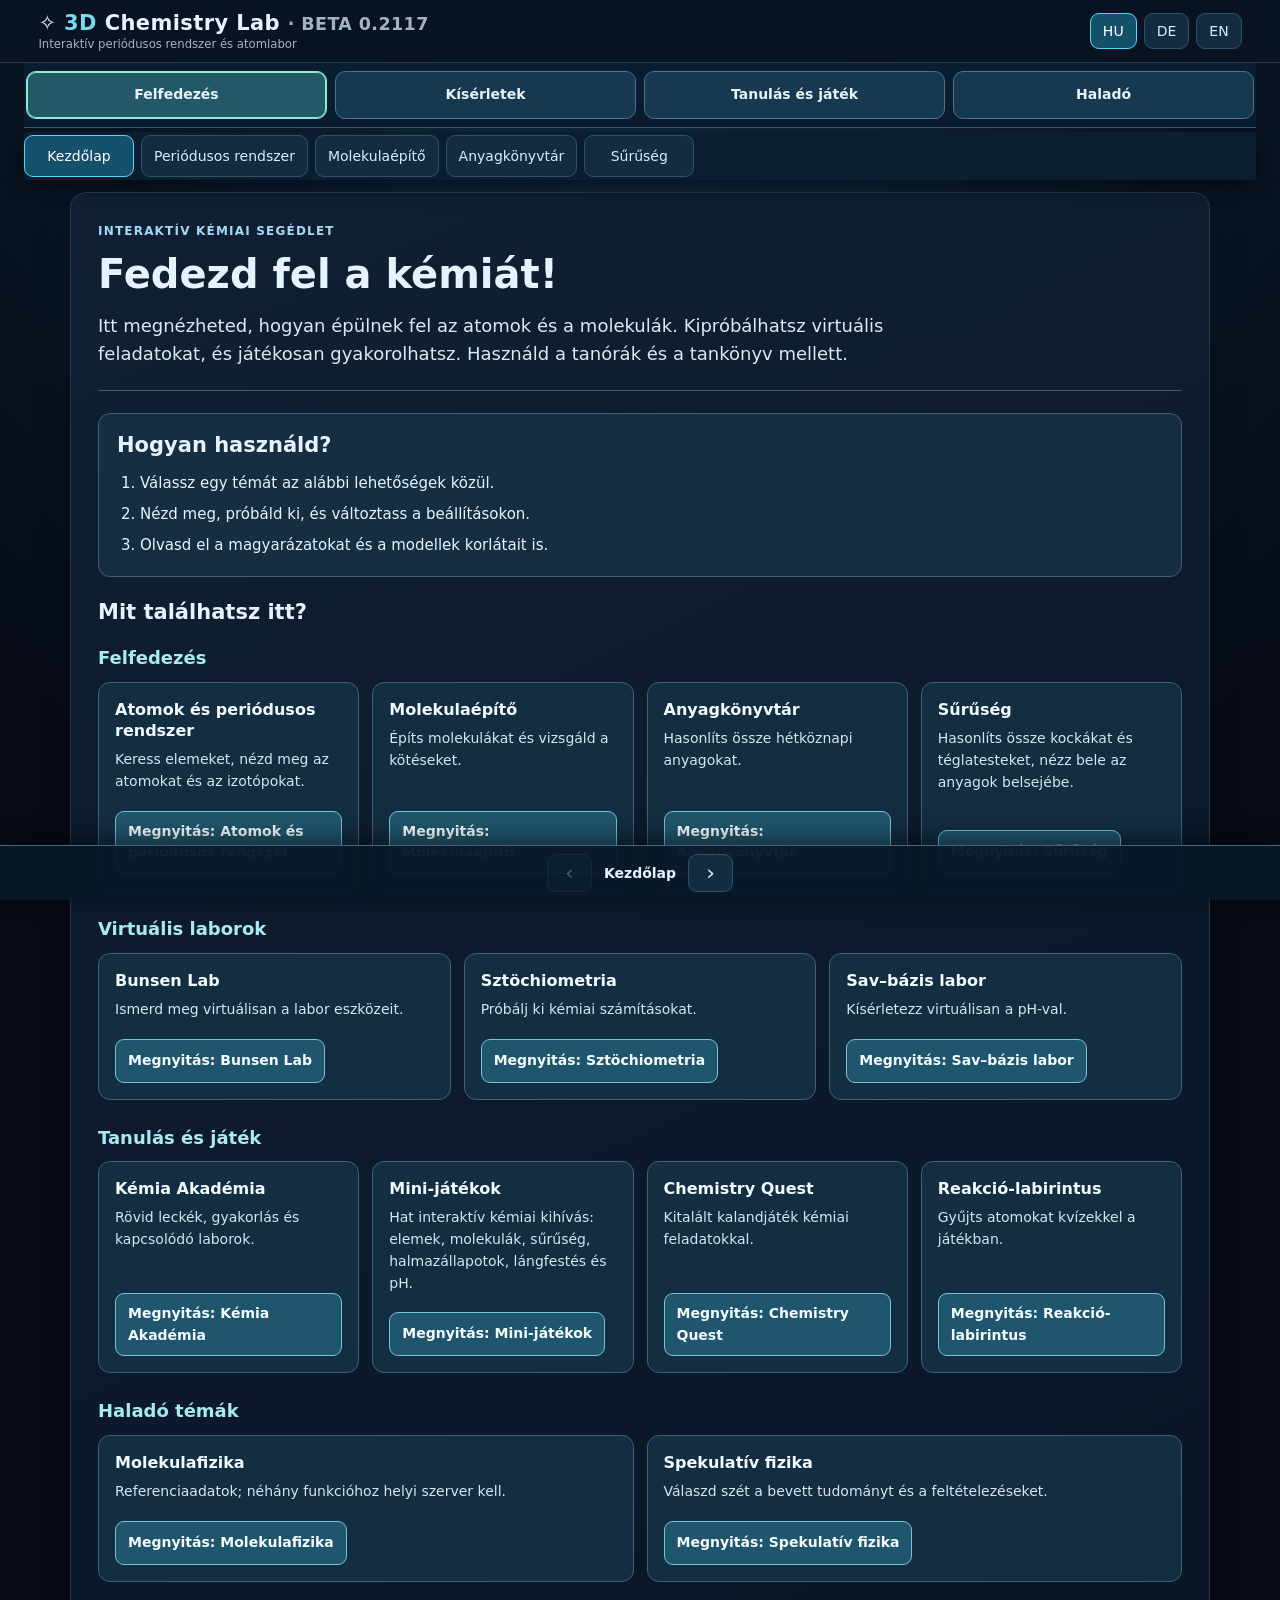
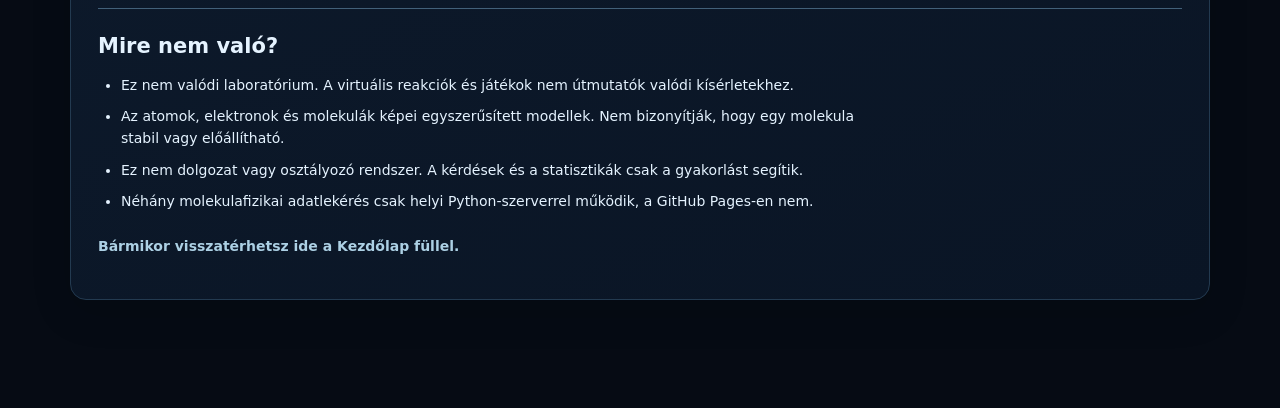
==== commit cd8062f8: "Wire six mini-games into learning section and launch links from labs" ====
--- a/index.html
+++ b/index.html
@@ -1,5 +1,5 @@
 <!DOCTYPE html>
-<html lang="hu"><head><meta charset="utf-8"/><meta content="width=device-width,initial-scale=1" name="viewport"/><title>3D Chemistry Lab · Beta 0.2117</title><link rel="stylesheet" href="assets/css/style-1.css"><link rel="stylesheet" href="assets/css/style-2.css"><link rel="stylesheet" href="assets/css/discovery.css?v=2.9.8"></head><body><header><div><h1>✧ <span>3D</span> Chemistry Lab <small>· BETA 0.2117</small></h1><small id="tagline">Interaktív periódusos rendszer és atomlabor</small></div><div style="display:flex;gap:7px;flex-wrap:wrap"><button class="active" id="hu">HU</button><button id="de">DE</button><button id="en">EN</button></div></header><main><div class="tabs"><button class="active" id="homeTab" type="button">Kezdőlap</button><button id="periodTab">Periódusos rendszer</button><button id="moleculeTab">Molekulaépítő</button><button id="reactionTab" style="display:none!important">Reakciólabor</button><button id="huntTab" style="display:none!important">Elemvadászat</button><button id="materialsTab">Anyagkönyvtár</button><button id="densityTab" type="button">Sűrűség</button><button id="bunsenTab" type="button">Bunsen Lab</button><button id="stoichTab" type="button">Stoichiometry Lab</button><button id="acidBaseTab" type="button">Acid–Base Lab</button><button id="physicsTab" type="button">Molecular Physics</button><button id="specTab" type="button">Spekulatív fizika</button><button id="curriculumTab" type="button">Kémia Akadémia</button><button id="gameTab" type="button">Chemistry Quest</button><button id="mazeTab" type="button">Reakció-labirintus</button></div><section class="panel tablepanel" id="homeSection" aria-label="Chemistry Lab home"><h2>Üdv a Chemistry Labban!</h2><p>Interaktív kémiai segédlet.</p></section><section class="panel tablepanel hidden" id="densitySection" aria-label="Density laboratory">
+<html lang="hu"><head><meta charset="utf-8"/><meta content="width=device-width,initial-scale=1" name="viewport"/><title>3D Chemistry Lab · Beta 0.2117</title><link rel="stylesheet" href="assets/css/style-1.css"><link rel="stylesheet" href="assets/css/style-2.css"><link rel="stylesheet" href="assets/css/discovery.css?v=2.9.8"></head><body><header><div><h1>✧ <span>3D</span> Chemistry Lab <small>· BETA 0.2117</small></h1><small id="tagline">Interaktív periódusos rendszer és atomlabor</small></div><div style="display:flex;gap:7px;flex-wrap:wrap"><button class="active" id="hu">HU</button><button id="de">DE</button><button id="en">EN</button></div></header><main><div class="tabs"><button class="active" id="homeTab" type="button">Kezdőlap</button><button id="periodTab">Periódusos rendszer</button><button id="moleculeTab">Molekulaépítő</button><button id="reactionTab" style="display:none!important">Reakciólabor</button><button id="huntTab" style="display:none!important">Elemvadászat</button><button id="materialsTab">Anyagkönyvtár</button><button id="densityTab" type="button">Sűrűség</button><button id="bunsenTab" type="button">Bunsen Lab</button><button id="stoichTab" type="button">Stoichiometry Lab</button><button id="acidBaseTab" type="button">Acid–Base Lab</button><button id="physicsTab" type="button">Molecular Physics</button><button id="specTab" type="button">Spekulatív fizika</button><button id="curriculumTab" type="button">Kémia Akadémia</button><button id="miniGamesTab" type="button">Mini-játékok</button><button id="gameTab" type="button">Chemistry Quest</button><button id="mazeTab" type="button">Reakció-labirintus</button></div><section class="panel tablepanel" id="homeSection" aria-label="Chemistry Lab home"><h2>Üdv a Chemistry Labban!</h2><p>Interaktív kémiai segédlet.</p></section><section class="panel tablepanel hidden" id="densitySection" aria-label="Density laboratory">
  <div class="density-heading"><h2 id="densityTitle">Sűrűség – mi fér el ugyanakkora helyen?</h2><p id="densityIntro">Hasonlíts össze két anyagot és a belső szerkezetüket.</p></div>
  <div class="density-view-tabs" role="group" aria-label="Density Explorer views">
   <button id="densityViewCompare" type="button" aria-pressed="true">Sűrűség összehasonlítása</button>
@@ -89,7 +89,12 @@
 <div class="science-grid">
 <div><div class="science-eyebrow" id="scienceEssentialsLabel">ATOMIC ESSENTIALS</div><div id="scienceEssentials"></div><p id="scienceInsight" class="science-small"></p></div>
 <div><div class="science-eyebrow" id="scienceUsesLabel">NOTABLE USES</div><div id="scienceUses"></div><div class="science-eyebrow" id="scienceSpectrumLabel">SPECTRAL FINGERPRINT · 380–750 nm</div><div id="scienceSpectrum" class="science-spectrum"></div><p class="science-small" id="scienceSpectrumNote"></p></div>
-</div><div class="science-small" id="scienceModelNote"></div><div class="science-mini" id="scienceNavigator" aria-label="Quick element navigation"></div></div></section><section class="panel tablepanel hidden" id="moleculeSection"><div class="eyebrow" id="molTitle">MOLEKULAÉPÍTŐ</div><div class="molecule-layout"><div><h2 id="molHeading">Építs molekulát!</h2><div class="hint" id="molHelp"></div><div class="atom-pick" id="atomPick"></div><div class="pill"><label id="bondLabel">Kötésrend</label> <select id="bondOrder"><option value="1">1 — egyszeres</option><option value="2">2 — kettős</option><option value="3">3 — hármas</option></select></div><div class="pill"><label id="presetLabel">Példák</label> <select id="presets"><option value="">—</option><option value="H2O">H₂O</option><option value="CO2">CO₂</option><option value="CH4">CH₄</option><option value="NH3">NH₃</option><option value="O2">O₂</option><option value="N2">N₂</option><option value="H2">H₂</option><option value="HCl">HCl</option><option value="H2O2">H₂O₂</option><option value="C2H4">C₂H₄ (etén)</option><option value="C2H2">C₂H₂ (etin)</option><option value="C2H6">C₂H₆ (etán)</option><option value="C2H5OH">C₂H₅OH (etanol)</option><option value="CH3COOH">CH₃COOH (ecetsav)</option><option value="C6H12O6">C₆H₁₂O₆ (glükóz)</option></select></div><button id="undoMol">↶ Visszavonás</button> <button id="clearMol">Törlés</button><div class="note" id="molStatus"></div><div class="note" id="molScience"></div><div aria-live="polite" id="bondScience"></div><div aria-live="polite" class="pill" id="bondExplanation"></div><label class="hint"><input checked="" id="molParticles" type="checkbox"/> <span id="molParticlesLabel">Protonok, neutronok és elektronhéjak</span></label></div><div><canvas class="molecule-canvas" id="molCanvas"></canvas><div id="modelNotice" class="hidden"></div><div class="hint" id="molCanvasHelp"></div></div><div class="inspector" id="moleculeInspector"></div><div id="validatorPanel" aria-live="polite"></div><div id="moleculeLearningPanel" class="panel" aria-live="polite"></div></div><section class="panel tablepanel hidden" id="reactionSection"><h2 id="reactionHeading">Reakciólabor</h2><p class="hint" id="reactionIntro"></p><div class="reaction-bridge" id="reactionBridge"></div><div class="labrow"><select id="reactionSelect"></select><button id="reactionPlay">▶</button><button id="reactionReset">↺</button></div><canvas aria-label="Reakcióanimáció" class="labcanvas" id="reactionCanvas"></canvas><div class="equation" id="reactionEquation"></div><div class="note" id="reactionDescription"></div><div class="pill" id="reactionBalance"></div><div class="pill" id="balanceWorkbench"><h3 id="balanceTitle">Reakcióegyenlet rendezése</h3><p class="science-muted" id="balanceHelp"></p><div class="balance-form" id="balanceInputs"></div><div id="balanceAnalysis"></div><button id="balanceSolve">✓</button><button id="balanceReveal">?</button><div aria-live="polite" class="science-result" id="balanceFeedback"></div></div></section></section><section id="mazeSection" class="panel maze-section hidden" aria-label="Reaction Maze">
+</div><div class="science-small" id="scienceModelNote"></div><div class="science-mini" id="scienceNavigator" aria-label="Quick element navigation"></div></div></section><section class="panel tablepanel hidden" id="moleculeSection"><div class="eyebrow" id="molTitle">MOLEKULAÉPÍTŐ</div><div class="molecule-layout"><div><h2 id="molHeading">Építs molekulát!</h2><div class="hint" id="molHelp"></div><div class="atom-pick" id="atomPick"></div><div class="pill"><label id="bondLabel">Kötésrend</label> <select id="bondOrder"><option value="1">1 — egyszeres</option><option value="2">2 — kettős</option><option value="3">3 — hármas</option></select></div><div class="pill"><label id="presetLabel">Példák</label> <select id="presets"><option value="">—</option><option value="H2O">H₂O</option><option value="CO2">CO₂</option><option value="CH4">CH₄</option><option value="NH3">NH₃</option><option value="O2">O₂</option><option value="N2">N₂</option><option value="H2">H₂</option><option value="HCl">HCl</option><option value="H2O2">H₂O₂</option><option value="C2H4">C₂H₄ (etén)</option><option value="C2H2">C₂H₂ (etin)</option><option value="C2H6">C₂H₆ (etán)</option><option value="C2H5OH">C₂H₅OH (etanol)</option><option value="CH3COOH">CH₃COOH (ecetsav)</option><option value="C6H12O6">C₆H₁₂O₆ (glükóz)</option></select></div><button id="undoMol">↶ Visszavonás</button> <button id="clearMol">Törlés</button><div class="note" id="molStatus"></div><div class="note" id="molScience"></div><div aria-live="polite" id="bondScience"></div><div aria-live="polite" class="pill" id="bondExplanation"></div><label class="hint"><input checked="" id="molParticles" type="checkbox"/> <span id="molParticlesLabel">Protonok, neutronok és elektronhéjak</span></label></div><div><canvas class="molecule-canvas" id="molCanvas"></canvas><div id="modelNotice" class="hidden"></div><div class="hint" id="molCanvasHelp"></div></div><div class="inspector" id="moleculeInspector"></div><div id="validatorPanel" aria-live="polite"></div><div id="moleculeLearningPanel" class="panel" aria-live="polite"></div></div><section class="panel tablepanel hidden" id="reactionSection"><h2 id="reactionHeading">Reakciólabor</h2><p class="hint" id="reactionIntro"></p><div class="reaction-bridge" id="reactionBridge"></div><div class="labrow"><select id="reactionSelect"></select><button id="reactionPlay">▶</button><button id="reactionReset">↺</button></div><canvas aria-label="Reakcióanimáció" class="labcanvas" id="reactionCanvas"></canvas><div class="equation" id="reactionEquation"></div><div class="note" id="reactionDescription"></div><div class="pill" id="reactionBalance"></div><div class="pill" id="balanceWorkbench"><h3 id="balanceTitle">Reakcióegyenlet rendezése</h3><p class="science-muted" id="balanceHelp"></p><div class="balance-form" id="balanceInputs"></div><div id="balanceAnalysis"></div><button id="balanceSolve">✓</button><button id="balanceReveal">?</button><div aria-live="polite" class="science-result" id="balanceFeedback"></div></div></section></section><section id="miniGamesSection" class="panel tablepanel hidden" aria-label="Six interactive chemistry mini-games">
+ <div class="mg-top"><h2 id="miniGamesTitle">Mini-játékok</h2></div>
+ <p id="miniGameIntro" class="mg-intro">Hat rövid, interaktív kémiai kihívás.</p>
+ <div id="miniGameCatalog" class="mg-catalog"></div>
+ <div id="miniGameStage" class="mg-game" hidden></div>
+</section><section id="mazeSection" class="panel maze-section hidden" aria-label="Reaction Maze">
  <div class="maze-heading"><div><div class="eyebrow">REACTION MAZE · CHEMISTRY TACTICS</div><h2 id="mazeTitle">Reakció-labirintus</h2><p id="mazeSubtitle"></p></div><button id="mazeStart" type="button">Pálya újraindítása</button></div>
  <div id="mazeHUD" class="maze-hud"></div>
  <div id="mazeHint" class="maze-hint"></div>
@@ -225,4 +230,4 @@
 </section></main><script id="element-data" type="application/json">[{"z":1,"s":"H","hu":"hidrogén","de":"Wasserstoff","mass":1.008,"shell":[],"g":1,"r":1,"cat":"nonmetal","en":"hydrogen"},{"z":2,"s":"He","hu":"hélium","de":"Helium","mass":4.003,"shell":[],"g":18,"r":1,"cat":"noble","en":"helium"},{"z":3,"s":"Li","hu":"lítium","de":"Lithium","mass":6.941,"shell":[],"g":1,"r":2,"cat":"alkali","en":"lithium"},{"z":4,"s":"Be","hu":"berillium","de":"Beryllium","mass":9.012,"shell":[],"g":2,"r":2,"cat":"earth","en":"beryllium"},{"z":5,"s":"B","hu":"bór","de":"Bor","mass":10.812,"shell":[],"g":13,"r":2,"cat":"metalloid","en":"boron"},{"z":6,"s":"C","hu":"szén","de":"Kohlenstoff","mass":12.011,"shell":[],"g":14,"r":2,"cat":"nonmetal","en":"carbon"},{"z":7,"s":"N","hu":"nitrogén","de":"Stickstoff","mass":14.007,"shell":[],"g":15,"r":2,"cat":"nonmetal","en":"nitrogen"},{"z":8,"s":"O","hu":"oxigén","de":"Sauerstoff","mass":15.999,"shell":[],"g":16,"r":2,"cat":"nonmetal","en":"oxygen"},{"z":9,"s":"F","hu":"fluor","de":"Fluor","mass":18.998,"shell":[],"g":17,"r":2,"cat":"halogen","en":"fluorine"},{"z":10,"s":"Ne","hu":"neon","de":"Neon","mass":20.18,"shell":[],"g":18,"r":2,"cat":"noble","en":"neon"},{"z":11,"s":"Na","hu":"nátrium","de":"Natrium","mass":22.99,"shell":[],"g":1,"r":3,"cat":"alkali","en":"sodium"},{"z":12,"s":"Mg","hu":"magnézium","de":"Magnesium","mass":24.305,"shell":[],"g":2,"r":3,"cat":"earth","en":"magnesium"},{"z":13,"s":"Al","hu":"alumínium","de":"Aluminium","mass":26.982,"shell":[],"g":13,"r":3,"cat":"post","en":"aluminium"},{"z":14,"s":"Si","hu":"szilícium","de":"Silicium","mass":28.086,"shell":[],"g":14,"r":3,"cat":"metalloid","en":"silicon"},{"z":15,"s":"P","hu":"foszfor","de":"Phosphor","mass":30.974,"shell":[],"g":15,"r":3,"cat":"nonmetal","en":"phosphorus"},{"z":16,"s":"S","hu":"kén","de":"Schwefel","mass":32.067,"shell":[],"g":16,"r":3,"cat":"nonmetal","en":"sulfur"},{"z":17,"s":"Cl","hu":"klór","de":"Chlor","mass":35.453,"shell":[],"g":17,"r":3,"cat":"halogen","en":"chlorine"},{"z":18,"s":"Ar","hu":"argon","de":"Argon","mass":39.948,"shell":[],"g":18,"r":3,"cat":"noble","en":"argon"},{"z":19,"s":"K","hu":"kálium","de":"Kalium","mass":39.098,"shell":[],"g":1,"r":4,"cat":"alkali","en":"potassium"},{"z":20,"s":"Ca","hu":"kalcium","de":"Calcium","mass":40.078,"shell":[],"g":2,"r":4,"cat":"earth","en":"calcium"},{"z":21,"s":"Sc","hu":"szkandium","de":"Scandium","mass":44.956,"shell":[],"g":3,"r":4,"cat":"transition","en":"scandium"},{"z":22,"s":"Ti","hu":"titán","de":"Titan","mass":47.867,"shell":[],"g":4,"r":4,"cat":"transition","en":"titanium"},{"z":23,"s":"V","hu":"vanádium","de":"Vanadium","mass":50.944,"shell":[],"g":5,"r":4,"cat":"transition","en":"vanadium"},{"z":24,"s":"Cr","hu":"króm","de":"Chrom","mass":51.996,"shell":[],"g":6,"r":4,"cat":"transition","en":"chromium"},{"z":25,"s":"Mn","hu":"mangán","de":"Mangan","mass":54.938,"shell":[],"g":7,"r":4,"cat":"transition","en":"manganese"},{"z":26,"s":"Fe","hu":"vas","de":"Eisen","mass":55.845,"shell":[],"g":8,"r":4,"cat":"transition","en":"iron"},{"z":27,"s":"Co","hu":"kobalt","de":"Cobalt","mass":58.933,"shell":[],"g":9,"r":4,"cat":"transition","en":"cobalt"},{"z":28,"s":"Ni","hu":"nikkel","de":"Nickel","mass":58.693,"shell":[],"g":10,"r":4,"cat":"transition","en":"nickel"},{"z":29,"s":"Cu","hu":"réz","de":"Kupfer","mass":63.546,"shell":[],"g":11,"r":4,"cat":"transition","en":"copper"},{"z":30,"s":"Zn","hu":"cink","de":"Zink","mass":65.39,"shell":[],"g":12,"r":4,"cat":"transition","en":"zinc"},{"z":31,"s":"Ga","hu":"gallium","de":"Gallium","mass":69.723,"shell":[],"g":13,"r":4,"cat":"post","en":"gallium"},{"z":32,"s":"Ge","hu":"germánium","de":"Germanium","mass":72.61,"shell":[],"g":14,"r":4,"cat":"metalloid","en":"germanium"},{"z":33,"s":"As","hu":"arzén","de":"Arsen","mass":74.922,"shell":[],"g":15,"r":4,"cat":"metalloid","en":"arsenic"},{"z":34,"s":"Se","hu":"szelén","de":"Selen","mass":78.96,"shell":[],"g":16,"r":4,"cat":"nonmetal","en":"selenium"},{"z":35,"s":"Br","hu":"bróm","de":"Brom","mass":79.904,"shell":[],"g":17,"r":4,"cat":"halogen","en":"bromine"},{"z":36,"s":"Kr","hu":"kripton","de":"Krypton","mass":83.8,"shell":[],"g":18,"r":4,"cat":"noble","en":"krypton"},{"z":37,"s":"Rb","hu":"rubídium","de":"Rubidium","mass":85.468,"shell":[],"g":1,"r":5,"cat":"alkali","en":"rubidium"},{"z":38,"s":"Sr","hu":"stroncium","de":"Strontium","mass":87.62,"shell":[],"g":2,"r":5,"cat":"earth","en":"strontium"},{"z":39,"s":"Y","hu":"ittrium","de":"Yttrium","mass":88.906,"shell":[],"g":3,"r":5,"cat":"transition","en":"yttrium"},{"z":40,"s":"Zr","hu":"cirkónium","de":"Zirconium","mass":91.224,"shell":[],"g":4,"r":5,"cat":"transition","en":"zirconium"},{"z":41,"s":"Nb","hu":"nióbium","de":"Niob","mass":92.906,"shell":[],"g":5,"r":5,"cat":"transition","en":"niobium"},{"z":42,"s":"Mo","hu":"molibdén","de":"Molybdän","mass":95.94,"shell":[],"g":6,"r":5,"cat":"transition","en":"molybdenum"},{"z":43,"s":"Tc","hu":"technécium","de":"Technetium","mass":98.0,"shell":[],"g":7,"r":5,"cat":"transition","en":"technetium"},{"z":44,"s":"Ru","hu":"ruténium","de":"Ruthenium","mass":101.07,"shell":[],"g":8,"r":5,"cat":"transition","en":"ruthenium"},{"z":45,"s":"Rh","hu":"ródium","de":"Rhodium","mass":102.906,"shell":[],"g":9,"r":5,"cat":"transition","en":"rhodium"},{"z":46,"s":"Pd","hu":"palládium","de":"Palladium","mass":106.42,"shell":[],"g":10,"r":5,"cat":"transition","en":"palladium"},{"z":47,"s":"Ag","hu":"ezüst","de":"Silber","mass":107.868,"shell":[],"g":11,"r":5,"cat":"transition","en":"silver"},{"z":48,"s":"Cd","hu":"kadmium","de":"Cadmium","mass":112.412,"shell":[],"g":12,"r":5,"cat":"transition","en":"cadmium"},{"z":49,"s":"In","hu":"indium","de":"Indium","mass":114.818,"shell":[],"g":13,"r":5,"cat":"post","en":"indium"},{"z":50,"s":"Sn","hu":"ón","de":"Zinn","mass":118.711,"shell":[],"g":14,"r":5,"cat":"post","en":"tin"},{"z":51,"s":"Sb","hu":"antimon","de":"Antimon","mass":121.76,"shell":[],"g":15,"r":5,"cat":"metalloid","en":"antimony"},{"z":52,"s":"Te","hu":"tellúr","de":"Tellur","mass":127.6,"shell":[],"g":16,"r":5,"cat":"metalloid","en":"tellurium"},{"z":53,"s":"I","hu":"jód","de":"Iod","mass":126.904,"shell":[],"g":17,"r":5,"cat":"halogen","en":"iodine"},{"z":54,"s":"Xe","hu":"xenon","de":"Xenon","mass":131.29,"shell":[],"g":18,"r":5,"cat":"noble","en":"xenon"},{"z":55,"s":"Cs","hu":"cézium","de":"Caesium","mass":132.905,"shell":[],"g":1,"r":6,"cat":"alkali","en":"caesium"},{"z":56,"s":"Ba","hu":"bárium","de":"Barium","mass":137.328,"shell":[],"g":2,"r":6,"cat":"earth","en":"barium"},{"z":57,"s":"La","hu":"lantán","de":"Lanthan","mass":138.906,"shell":[],"g":4,"r":9,"cat":"lanth","en":"lanthanum"},{"z":58,"s":"Ce","hu":"cérium","de":"Cer","mass":140.116,"shell":[],"g":5,"r":9,"cat":"lanth","en":"cerium"},{"z":59,"s":"Pr","hu":"prazeodímium","de":"Praseodym","mass":140.908,"shell":[],"g":6,"r":9,"cat":"lanth","en":"praseodymium"},{"z":60,"s":"Nd","hu":"neodímium","de":"Neodym","mass":144.24,"shell":[],"g":7,"r":9,"cat":"lanth","en":"neodymium"},{"z":61,"s":"Pm","hu":"prométium","de":"Promethium","mass":145.0,"shell":[],"g":8,"r":9,"cat":"lanth","en":"promethium"},{"z":62,"s":"Sm","hu":"szamárium","de":"Samarium","mass":150.36,"shell":[],"g":9,"r":9,"cat":"lanth","en":"samarium"},{"z":63,"s":"Eu","hu":"európium","de":"Europium","mass":151.964,"shell":[],"g":10,"r":9,"cat":"lanth","en":"europium"},{"z":64,"s":"Gd","hu":"gadolínium","de":"Gadolinium","mass":157.25,"shell":[],"g":11,"r":9,"cat":"lanth","en":"gadolinium"},{"z":65,"s":"Tb","hu":"terbium","de":"Terbium","mass":158.925,"shell":[],"g":12,"r":9,"cat":"lanth","en":"terbium"},{"z":66,"s":"Dy","hu":"diszprózium","de":"Dysprosium","mass":162.5,"shell":[],"g":13,"r":9,"cat":"lanth","en":"dysprosium"},{"z":67,"s":"Ho","hu":"holmium","de":"Holmium","mass":164.93,"shell":[],"g":14,"r":9,"cat":"lanth","en":"holmium"},{"z":68,"s":"Er","hu":"erbium","de":"Erbium","mass":167.26,"shell":[],"g":15,"r":9,"cat":"lanth","en":"erbium"},{"z":69,"s":"Tm","hu":"túlium","de":"Thulium","mass":168.934,"shell":[],"g":16,"r":9,"cat":"lanth","en":"thulium"},{"z":70,"s":"Yb","hu":"itterbium","de":"Ytterbium","mass":173.04,"shell":[],"g":17,"r":9,"cat":"lanth","en":"ytterbium"},{"z":71,"s":"Lu","hu":"lutécium","de":"Lutetium","mass":174.967,"shell":[],"g":18,"r":9,"cat":"lanth","en":"lutetium"},{"z":72,"s":"Hf","hu":"hafnium","de":"Hafnium","mass":178.49,"shell":[],"g":4,"r":6,"cat":"transition","en":"hafnium"},{"z":73,"s":"Ta","hu":"tantál","de":"Tantal","mass":180.948,"shell":[],"g":5,"r":6,"cat":"transition","en":"tantalum"},{"z":74,"s":"W","hu":"volfrám","de":"Wolfram","mass":183.84,"shell":[],"g":6,"r":6,"cat":"transition","en":"tungsten"},{"z":75,"s":"Re","hu":"rénium","de":"Rhenium","mass":186.207,"shell":[],"g":7,"r":6,"cat":"transition","en":"rhenium"},{"z":76,"s":"Os","hu":"ozmium","de":"Osmium","mass":190.23,"shell":[],"g":8,"r":6,"cat":"transition","en":"osmium"},{"z":77,"s":"Ir","hu":"irídium","de":"Iridium","mass":192.217,"shell":[],"g":9,"r":6,"cat":"transition","en":"iridium"},{"z":78,"s":"Pt","hu":"platina","de":"Platin","mass":195.078,"shell":[],"g":10,"r":6,"cat":"transition","en":"platinum"},{"z":79,"s":"Au","hu":"arany","de":"Gold","mass":196.967,"shell":[],"g":11,"r":6,"cat":"transition","en":"gold"},{"z":80,"s":"Hg","hu":"higany","de":"Quecksilber","mass":200.59,"shell":[],"g":12,"r":6,"cat":"transition","en":"mercury"},{"z":81,"s":"Tl","hu":"tallium","de":"Thallium","mass":204.383,"shell":[],"g":13,"r":6,"cat":"post","en":"thallium"},{"z":82,"s":"Pb","hu":"ólom","de":"Blei","mass":207.2,"shell":[],"g":14,"r":6,"cat":"post","en":"lead"},{"z":83,"s":"Bi","hu":"bizmut","de":"Bismut","mass":208.98,"shell":[],"g":15,"r":6,"cat":"post","en":"bismuth"},{"z":84,"s":"Po","hu":"polónium","de":"Polonium","mass":209.0,"shell":[],"g":16,"r":6,"cat":"post","en":"polonium"},{"z":85,"s":"At","hu":"asztácium","de":"Astat","mass":210.0,"shell":[],"g":17,"r":6,"cat":"halogen","en":"astatine"},{"z":86,"s":"Rn","hu":"radon","de":"Radon","mass":222.0,"shell":[],"g":18,"r":6,"cat":"noble","en":"radon"},{"z":87,"s":"Fr","hu":"francium","de":"Francium","mass":223.0,"shell":[],"g":1,"r":7,"cat":"alkali","en":"francium"},{"z":88,"s":"Ra","hu":"rádium","de":"Radium","mass":226.0,"shell":[],"g":2,"r":7,"cat":"earth","en":"radium"},{"z":89,"s":"Ac","hu":"aktínium","de":"Actinium","mass":227.0,"shell":[],"g":4,"r":10,"cat":"act","en":"actinium"},{"z":90,"s":"Th","hu":"tórium","de":"Thorium","mass":232.038,"shell":[],"g":5,"r":10,"cat":"act","en":"thorium"},{"z":91,"s":"Pa","hu":"protaktínium","de":"Protactinium","mass":231.036,"shell":[],"g":6,"r":10,"cat":"act","en":"protactinium"},{"z":92,"s":"U","hu":"urán","de":"Uran","mass":238.029,"shell":[],"g":7,"r":10,"cat":"act","en":"uranium"},{"z":93,"s":"Np","hu":"neptúnium","de":"Neptunium","mass":237.0,"shell":[],"g":8,"r":10,"cat":"act","en":"neptunium"},{"z":94,"s":"Pu","hu":"plutónium","de":"Plutonium","mass":244.0,"shell":[],"g":9,"r":10,"cat":"act","en":"plutonium"},{"z":95,"s":"Am","hu":"amerícium","de":"Americium","mass":243.0,"shell":[],"g":10,"r":10,"cat":"act","en":"americium"},{"z":96,"s":"Cm","hu":"kűrium","de":"Curium","mass":247.0,"shell":[],"g":11,"r":10,"cat":"act","en":"curium"},{"z":97,"s":"Bk","hu":"berkélium","de":"Berkelium","mass":247.0,"shell":[],"g":12,"r":10,"cat":"act","en":"berkelium"},{"z":98,"s":"Cf","hu":"kalifornium","de":"Californium","mass":251.0,"shell":[],"g":13,"r":10,"cat":"act","en":"californium"},{"z":99,"s":"Es","hu":"einsteinium","de":"Einsteinium","mass":252.0,"shell":[],"g":14,"r":10,"cat":"act","en":"einsteinium"},{"z":100,"s":"Fm","hu":"fermium","de":"Fermium","mass":257.0,"shell":[],"g":15,"r":10,"cat":"act","en":"fermium"},{"z":101,"s":"Md","hu":"mendelévium","de":"Mendelevium","mass":258.0,"shell":[],"g":16,"r":10,"cat":"act","en":"mendelevium"},{"z":102,"s":"No","hu":"nobélium","de":"Nobelium","mass":259.0,"shell":[],"g":17,"r":10,"cat":"act","en":"nobelium"},{"z":103,"s":"Lr","hu":"laurencium","de":"Lawrencium","mass":262.0,"shell":[],"g":18,"r":10,"cat":"act","en":"lawrencium"},{"z":104,"s":"Rf","hu":"raderfordium","de":"Rutherfordium","mass":267.0,"shell":[],"g":4,"r":7,"cat":"transition","en":"rutherfordium"},{"z":105,"s":"Db","hu":"dubnium","de":"Dubnium","mass":268.0,"shell":[],"g":5,"r":7,"cat":"transition","en":"dubnium"},{"z":106,"s":"Sg","hu":"sziborgium","de":"Seaborgium","mass":269.0,"shell":[],"g":6,"r":7,"cat":"transition","en":"seaborgium"},{"z":107,"s":"Bh","hu":"bórium","de":"Bohrium","mass":270.0,"shell":[],"g":7,"r":7,"cat":"transition","en":"bohrium"},{"z":108,"s":"Hs","hu":"hasszium","de":"Hassium","mass":269.0,"shell":[],"g":8,"r":7,"cat":"transition","en":"hassium"},{"z":109,"s":"Mt","hu":"meitnérium","de":"Meitnerium","mass":278.0,"shell":[],"g":9,"r":7,"cat":"transition","en":"meitnerium"},{"z":110,"s":"Ds","hu":"darmstadtium","de":"Darmstadtium","mass":281.0,"shell":[],"g":10,"r":7,"cat":"transition","en":"darmstadtium"},{"z":111,"s":"Rg","hu":"röntgénium","de":"Röntgenium","mass":281.0,"shell":[],"g":11,"r":7,"cat":"transition","en":"roentgenium"},{"z":112,"s":"Cn","hu":"kopernícium","de":"Copernicium","mass":285.0,"shell":[],"g":12,"r":7,"cat":"transition","en":"copernicium"},{"z":113,"s":"Nh","hu":"nihónium","de":"Nihonium","mass":284.0,"shell":[],"g":13,"r":7,"cat":"post","en":"nihonium"},{"z":114,"s":"Fl","hu":"fleróvium","de":"Flerovium","mass":289.0,"shell":[],"g":14,"r":7,"cat":"post","en":"flerovium"},{"z":115,"s":"Mc","hu":"moszkóvium","de":"Moscovium","mass":288.0,"shell":[],"g":15,"r":7,"cat":"post","en":"moscovium"},{"z":116,"s":"Lv","hu":"livermórium","de":"Livermorium","mass":293.0,"shell":[],"g":16,"r":7,"cat":"post","en":"livermorium"},{"z":117,"s":"Ts","hu":"tenesszium","de":"Tenness","mass":292.0,"shell":[],"g":17,"r":7,"cat":"halogen","en":"tennessine"},{"z":118,"s":"Og","hu":"oganesszon","de":"Oganesson","mass":294.0,"shell":[],"g":18,"r":7,"cat":"noble","en":"oganesson"}]</script><script defer src="assets/js/reaction-engine.js"></script><script defer src="assets/js/chemistry-engine.js"></script><script defer src="assets/js/element-hunt-expansion.js?v=2.9.0"></script><script defer src="assets/js/chemistry-discovery.js?v=2.9.4"></script><script defer src="assets/js/material-families.js?v=2.9.0"></script><script defer src="assets/js/material-preview.js?v=2.9.8"></script><script defer src="assets/js/material-learning.js?v=2.9.8"></script><script defer src="assets/js/app-core.js?v=2.10.1"></script><script defer src="assets/js/chemistry-ui.js"></script>
 <link rel="stylesheet" href="assets/css/style-3.css">
 <script defer src="assets/js/viewer-3d.js"></script><script defer src="assets/js/engine-ui.js"></script>
-<link rel="stylesheet" href="assets/css/scientific.css"><link rel="stylesheet" href="assets/css/wavefunctions.css"><link rel="stylesheet" href="assets/css/physics.css"><link rel="stylesheet" href="assets/css/speculative.css"><script defer src="assets/js/physics.js"></script><script defer src="assets/js/speculative.js"></script><script defer src="assets/js/scientific.js"></script><script defer src="assets/js/wavefunctions.js"></script><link rel="stylesheet" href="assets/css/game-assessment.css?v=2.10.1"><link rel="stylesheet" href="assets/css/quest.css?v=0.2104"><link rel="stylesheet" href="assets/css/reaction-maze.css?v=0.2104"><link rel="stylesheet" href="assets/css/bunsen.css?v=2.6.2"><script defer src="assets/js/english.js"></script><script defer src="assets/js/bunsen.js?v=2.6.2"></script><script defer src="assets/js/bunsen-education.js?v=2.6.2"></script><link rel="stylesheet" href="assets/css/stoichiometry.css?v=2.1.5"><script defer src="assets/js/stoichiometry.js?v=2.1.5"></script><link rel="stylesheet" href="assets/css/acid-base.css?v=2.8.1"><script defer src="assets/js/acid-base.js?v=2.9.0"></script><script defer src="assets/js/acid-material-explorer.js?v=2.9.0"></script><script defer src="assets/js/game-assessment.js?v=0.2104"></script><script defer src="assets/js/learning-progress.js?v=0.2104"></script><script defer src="assets/js/quest.js?v=0.2104"></script><script defer src="assets/js/reaction-maze-core.js?v=0.2103"></script><script defer src="assets/js/reaction-maze.js?v=0.2104"></script><link rel="stylesheet" href="assets/css/chemistry-academy.css?v=0.2115"><script defer src="assets/js/chemistry-curriculum.js?v=0.2115"></script><script defer src="assets/js/chemistry-model-notes.js?v=2.5.0"></script><link rel="stylesheet" href="assets/css/chemistry-home.css?v=0.2105"><script defer src="assets/js/chemistry-home.js?v=0.2106"></script><link rel="stylesheet" href="assets/css/density-lab.css?v=0.2117"><script defer src="assets/js/density-engine.js?v=0.2113"></script><script defer src="assets/js/density-lab.js?v=0.2116"></script><script defer src="assets/js/phase-compare-engine.js?v=0.2117"></script><script defer src="assets/js/phase-compare.js?v=0.2117"></script><script defer src="assets/js/chemistry-navigation.js?v=0.2106"></script><script defer src="assets/js/molecule-learning.js?v=0.2104"></script></body></html>
+<link rel="stylesheet" href="assets/css/scientific.css"><link rel="stylesheet" href="assets/css/wavefunctions.css"><link rel="stylesheet" href="assets/css/physics.css"><link rel="stylesheet" href="assets/css/speculative.css"><script defer src="assets/js/physics.js"></script><script defer src="assets/js/speculative.js"></script><script defer src="assets/js/scientific.js"></script><script defer src="assets/js/wavefunctions.js"></script><link rel="stylesheet" href="assets/css/game-assessment.css?v=2.10.1"><link rel="stylesheet" href="assets/css/quest.css?v=0.2104"><link rel="stylesheet" href="assets/css/reaction-maze.css?v=0.2104"><link rel="stylesheet" href="assets/css/bunsen.css?v=2.6.2"><script defer src="assets/js/english.js"></script><script defer src="assets/js/bunsen.js?v=2.6.2"></script><script defer src="assets/js/bunsen-education.js?v=2.6.2"></script><link rel="stylesheet" href="assets/css/stoichiometry.css?v=2.1.5"><script defer src="assets/js/stoichiometry.js?v=2.1.5"></script><link rel="stylesheet" href="assets/css/acid-base.css?v=2.8.1"><script defer src="assets/js/acid-base.js?v=2.9.0"></script><script defer src="assets/js/acid-material-explorer.js?v=2.9.0"></script><script defer src="assets/js/game-assessment.js?v=0.2104"></script><script defer src="assets/js/learning-progress.js?v=0.2104"></script><script defer src="assets/js/quest.js?v=0.2104"></script><script defer src="assets/js/reaction-maze-core.js?v=0.2103"></script><script defer src="assets/js/reaction-maze.js?v=0.2104"></script><link rel="stylesheet" href="assets/css/chemistry-academy.css?v=0.2115"><script defer src="assets/js/chemistry-curriculum.js?v=0.2115"></script><script defer src="assets/js/chemistry-model-notes.js?v=2.5.0"></script><link rel="stylesheet" href="assets/css/chemistry-home.css?v=0.2105"><script defer src="assets/js/chemistry-home.js?v=0.2123"></script><link rel="stylesheet" href="assets/css/density-lab.css?v=0.2117"><script defer src="assets/js/density-engine.js?v=0.2113"></script><script defer src="assets/js/density-lab.js?v=0.2116"></script><script defer src="assets/js/phase-compare-engine.js?v=0.2117"></script><script defer src="assets/js/phase-compare.js?v=0.2117"></script><script defer src="assets/js/chemistry-navigation.js?v=0.2123"></script><script defer src="assets/js/molecule-learning.js?v=0.2104"></script><script defer src="assets/js/periodic-photo-data.js?v=0.2118"></script><script defer src="assets/js/periodic-photo-view.js?v=0.2122"></script><script defer src="assets/js/mini-games.js?v=0.2123"></script><link rel="stylesheet" href="assets/css/periodic-photo-view.css?v=0.2122"><link rel="stylesheet" href="assets/css/mini-games.css?v=0.2123"></body></html>
--- a/assets/css/periodic-photo-view.css
+++ b/assets/css/periodic-photo-view.css
@@ -0,0 +1,41 @@
+/* Optional photo mode: original periodic grid and selectors are unchanged. */
+.period-view-switch{display:inline-flex;gap:4px;padding:4px;background:#091929;border:1px solid #315369;border-radius:12px;flex-wrap:wrap}
+.period-view-switch button{border:0;background:transparent;min-width:0;padding:9px 14px;font-weight:600}
+.period-view-switch button[aria-pressed="true"]{background:#176078;color:#fff;box-shadow:inset 0 0 0 1px #73d6f0}
+.period-view-switch button:focus-visible,.photo-tile:focus-visible{outline:3px solid #ffe299;outline-offset:2px}
+.photo-wrap{width:100%;min-width:0;overflow-x:auto;padding:3px 0 12px}
+/* Desktop: all 18 groups fit into the available table width; row heights scale with the viewport. */
+.photo-grid{display:grid;width:100%;min-width:0;grid-template-columns:repeat(18,minmax(0,1fr));grid-template-rows:repeat(10,clamp(59px,min(5.8vw,8vh),86px));gap:clamp(2px,.27vw,5px)}
+.photo-tile{position:relative;min-width:0;display:flex;flex-direction:column;overflow:hidden;background:#102435;border:1px solid var(--c);border-radius:9px;color:#ecf8ff;cursor:pointer;text-align:left;padding:0;transition:border-color .12s,transform .12s}
+.photo-tile:hover{transform:translateY(-2px);border-color:white;z-index:1}
+.photo-tile.selected{outline:3px solid #b6edff;outline-offset:0;z-index:2}
+.photo-tile.dim{opacity:.22}
+.photo-tile-head{display:flex;flex:0 0 auto;min-width:0;align-items:baseline;gap:2px;justify-content:space-between;padding:2px clamp(2px,.3vw,5px);background:color-mix(in srgb,var(--c),#091729 72%);width:100%;min-height:0}
+.photo-tile-head strong{font-size:clamp(13px,1.2vw,21px);line-height:1.1;color:#fff}
+.photo-tile-head small{font-size:clamp(8px,.7vw,10px);color:#deedfa}
+.photo-tile-name{flex:0 0 auto;padding:2px clamp(2px,.3vw,5px);width:100%;font-size:clamp(8px,.7vw,11px);line-height:1.1;font-weight:650;white-space:nowrap;overflow:hidden;text-overflow:ellipsis}
+.photo-tile-image{flex:1 1 0;min-height:0;width:100%;height:0;object-fit:cover;object-position:center;background:#182d40;display:block}
+.photo-tile-image[hidden]{display:none}
+.photo-tile-placeholder{flex:1 1 0;min-height:0;display:flex;align-items:center;justify-content:center;text-align:center;padding:3px;color:#cbd9e6;font-size:clamp(8px,.6vw,10px);background:repeating-linear-gradient(125deg,#132a3e,#132a3e 10px,#1a3348 10px,#1a3348 20px)}
+/* Radioactivity is a property of these synthetic elements, not a generic missing-image indicator. */
+.photo-tile-radioactive{flex-direction:column;gap:0;background:linear-gradient(145deg,#dfaa65 0%,#b97845 100%);color:#241b15}
+.photo-radioactivity-symbol{font-family:system-ui,'Segoe UI Symbol','Apple Symbols',sans-serif;font-size:clamp(23px,3vw,43px);font-weight:700;line-height:1.05;display:block}
+.photo-radioactivity-caption{font-size:clamp(7px,.65vw,10px);font-weight:700;line-height:1.05;display:block;text-align:center}
+.photo-radioactive-detail{background:linear-gradient(135deg,#dfaa65,#b97845);border:1px solid #ddbb83;border-radius:9px;aspect-ratio:4/3;min-height:108px;display:flex;flex-direction:column;align-items:center;justify-content:center;gap:5px;color:#241b15;text-align:center;padding:9px}
+.photo-radioactive-detail .photo-radioactivity-symbol{font-size:clamp(56px,5vw,78px)}
+.photo-radioactive-detail .photo-radioactivity-caption{font-size:12px}
+@media(max-width:850px){.photo-tile-radioactive .photo-radioactivity-symbol{font-size:38px}.photo-tile-radioactive .photo-radioactivity-caption{font-size:10px}}
+/* Small, non-interactive scientific marker, intentionally not covering the atomic number or the photo's illustration label. */
+.photo-tile-radiation-corner{position:absolute;left:3px;bottom:3px;z-index:2;display:flex;align-items:center;justify-content:center;width:17px;height:17px;border:1px solid #473017;border-radius:4px;background:#f1b95e;color:#241910;box-shadow:0 1px 4px #0009;font-family:system-ui,'Segoe UI Symbol','Apple Symbols',sans-serif;font-size:14px;line-height:1;pointer-events:none}
+@media(max-width:850px){.photo-tile-radiation-corner{width:18px;height:18px;font-size:15px}}
+.photo-image-label{position:absolute;right:3px;bottom:2px;background:#051624e8;color:#f4faff;padding:1px 3px;font-size:8px;border-radius:3px}
+.photo-overview-note{color:#b4cfde;font-size:12px;margin:2px 0 12px}
+.photo-focus{padding:10px 0;display:grid;grid-template-columns:minmax(100px,170px) 1fr;gap:12px;align-items:center}
+.photo-focus img{width:100%;aspect-ratio:4/3;object-fit:contain;border:1px solid #35536a;border-radius:9px;background:#0b1a29}
+.photo-focus strong{display:block;font-size:13px;margin-bottom:5px}
+.photo-focus p{margin:5px 0;font-size:11px;line-height:1.45;color:#c5d7e3;overflow-wrap:anywhere}
+.photo-focus a{color:#8ee4fc;font-size:11px}
+#periodPhotoDetail[hidden],#photoWrap[hidden],#periodClassicWrap[hidden]{display:none!important}
+/* On tablets/phones keep readable, tappable cards and scroll, matching the classic table's fallback. */
+@media(max-width:850px){.photo-grid{min-width:1450px;grid-template-columns:repeat(18,minmax(0,1fr));grid-template-rows:repeat(10,96px);gap:5px}.photo-tile-head strong{font-size:19px}.photo-tile-head small{font-size:10px}.photo-tile-name{font-size:11px}.photo-tile-placeholder{font-size:10px}}
+@media(max-width:700px){.period-view-switch{width:100%}.period-view-switch button{flex:1}.photo-focus{grid-template-columns:1fr}.photo-focus img{max-width:220px}}
--- a/assets/css/mini-games.css
+++ b/assets/css/mini-games.css
@@ -0,0 +1,69 @@
+/* Chemistry Lab — six interactive mini-games, isolated from existing games and labs. */
+#miniGamesSection{margin-top:16px;line-height:1.5}
+.mg-top{display:flex;align-items:center;justify-content:space-between;gap:12px;flex-wrap:wrap;margin-bottom:12px}
+.mg-top h2{margin:0;font-size:clamp(22px,2.7vw,31px)}
+.mg-intro{color:#c6dcec;margin:0 0 14px}
+.mg-catalog{display:grid;grid-template-columns:repeat(auto-fit,minmax(min(100%,215px),1fr));gap:12px}
+.mg-card{display:flex;flex-direction:column;gap:8px;background:#102b3e;border:1px solid #3f6379;border-radius:13px;padding:15px;min-width:0;min-height:174px}
+.mg-card-icon{font-size:24px;line-height:1}
+.mg-card h3{margin:0;font-size:17px;color:#e8f8ff}
+.mg-card p{margin:0;color:#bfd4e3;font-size:13px;flex:1}
+.mg-card .mg-go{align-self:flex-start}
+.mg-go,.mg-action{padding:10px 14px;border:1px solid #6abdd4;background:#15526a;color:#f5feff;font-weight:700;border-radius:9px;cursor:pointer}
+.mg-go:hover,.mg-action:hover{background:#24718b}
+.mg-game{border:1px solid #315c75;background:#0a1f31;border-radius:14px;padding:clamp(12px,2vw,24px);max-width:100%;min-width:0}
+.mg-game-head{display:flex;justify-content:space-between;align-items:center;gap:8px;flex-wrap:wrap;border-bottom:1px solid #385771;padding-bottom:12px;margin-bottom:16px}
+.mg-game-head h3{font-size:clamp(18px,2.2vw,24px);margin:0}
+.mg-progress{font-weight:650;color:#9de3f1;font-variant-numeric:tabular-nums}
+.mg-area{max-width:800px;margin:0 auto;display:grid;gap:15px;justify-items:stretch}
+.mg-question{font-size:clamp(16px,2vw,21px);font-weight:700;color:#eafaff;margin:0}
+.mg-sub{font-size:13px;color:#c0d6e5;margin:0}
+.mg-options{display:flex;flex-wrap:wrap;justify-content:center;gap:8px}
+.mg-options button,.mg-tools button{min-height:43px;border-radius:9px}
+.mg-options button{flex:1 1 130px;max-width:240px;font-weight:650;padding:10px 12px}
+.mg-options button:focus-visible,.mg-card button:focus-visible,.mg-tools button:focus-visible,.mg-action:focus-visible,.mg-lab-links button:focus-visible{outline:3px solid #f4de91;outline-offset:2px}
+.mg-message{min-height:48px;padding:12px 14px;border:1px solid #365b71;border-left:4px solid #59c0db;border-radius:9px;color:#e1f1ff;background:#102f43;line-height:1.5}
+.mg-message[data-kind="good"]{border-left-color:#8de7ac;background:#133b37}
+.mg-message[data-kind="try"]{border-left-color:#ffca70;background:#40321f}
+.mg-controls{display:flex;flex-wrap:wrap;gap:9px;justify-content:space-between;margin-top:14px;align-items:center}
+.mg-controls button{min-height:42px}
+.mg-photo{display:flex;flex-direction:column;justify-content:center;align-items:center;min-height:194px;padding:10px;border-radius:11px;background:#0a1728;border:1px solid #38566c}
+.mg-photo img{display:block;object-fit:contain;width:100%;height:min(30vh,185px);min-height:140px}
+.mg-credit{font-size:10px;color:#a7c5d9;overflow-wrap:anywhere}
+.mg-tank{position:relative;width:min(100%,390px);height:200px;margin:0 auto;border:4px solid #8dc4d7;border-radius:14px 14px 23px 23px;background:linear-gradient(to bottom,#102334 0 22%,#2a6489b0 22% 100%);overflow:hidden;display:flex;align-items:center;justify-content:center}
+.mg-tank::after{content:"";position:absolute;top:22%;left:0;right:0;height:3px;background:#97dcfa}
+.mg-specimen{position:absolute;left:50%;top:10%;transform:translateX(-50%);width:82px;height:82px;border:2px solid #f5ffffaa;border-radius:12px;display:flex;justify-content:center;align-items:center;font-weight:750;color:#0b2032;text-shadow:0 1px #ffffff70;transition:top .4s ease;z-index:2}
+.mg-specimen.floats{top:9%}.mg-specimen.sinks{top:58%}
+.mg-tank-text{position:absolute;bottom:7px;right:10px;font-size:12px;color:#e2f7ff}
+.mg-thermometer{width:100%;accent-color:#7cddf4}
+.mg-slider-row{display:grid;gap:8px;grid-template-columns:1fr auto;align-items:center}
+.mg-value{padding:7px 12px;border-radius:9px;background:#193d50;border:1px solid #416c7b;font-weight:750;min-width:100px;text-align:center}
+.mg-particles{width:100%;height:122px;background:#0b1a2d;border:1px solid #3e647a;border-radius:10px;display:grid;grid-template-columns:repeat(9,minmax(0,1fr));align-items:center;justify-items:center;overflow:hidden;padding:15px;gap:5px}
+.mg-particles i{display:block;width:clamp(8px,1.1vw,16px);height:clamp(8px,1.1vw,16px);border-radius:50%;background:#79d2f3;box-shadow:0 0 10px #4dcff755}
+.mg-particles.solid{align-content:center;row-gap:1px}
+.mg-particles.liquid{align-content:end;row-gap:3px}
+.mg-particles.gas{align-content:space-between;row-gap:15px}
+.mg-flame-scene{height:205px;display:flex;align-items:flex-end;justify-content:center;border:1px solid #3e627a;background:radial-gradient(ellipse at bottom,#1b455d,#061322 67%);border-radius:12px;padding-bottom:22px}
+.mg-flame-fire{height:132px;width:85px;border-radius:74% 12% 62% 25%;transform:rotate(45deg);background:linear-gradient(135deg,var(--flame),#a4e5ff 78%);box-shadow:0 0 40px var(--flame);filter:saturate(1.15)}
+.mg-flame-nozzle{position:absolute;height:33px;width:42px;border-radius:5px 5px 12px 12px;background:linear-gradient(90deg,#31566d,#87b0c4,#31566d);transform:translateY(31px)}
+.mg-beaker{width:170px;height:155px;border:4px solid #9cc5d9;border-top:0;border-radius:0 0 16px 16px;position:relative;margin:10px auto;background:linear-gradient(to top,var(--liquid),transparent);display:flex;align-items:center;justify-content:center}
+.mg-beaker:before{content:"";position:absolute;top:0;left:-10px;right:-10px;height:4px;background:#9cc5d9;border-radius:5px}
+.mg-beaker strong{background:#0a2439dc;padding:7px 12px;border-radius:8px;font-size:24px;color:#f3fdff;font-variant-numeric:tabular-nums}
+.mg-tools{display:flex;flex-wrap:wrap;align-items:center;justify-content:center;gap:8px}
+.mg-tools input[type="number"]{width:108px;min-width:108px;padding:9px}
+.mg-tools input[type="range"]{width:min(100%,520px);accent-color:#71d4f0}
+.mg-molecule-board{position:relative;width:100%;max-width:500px;height:260px;margin:0 auto;border:1px solid #4e7185;background:radial-gradient(ellipse at center,#1b4053,#091728);border-radius:12px;overflow:hidden}
+.mg-molecule-board svg{position:absolute;inset:0;width:100%;height:100%;pointer-events:none}
+.mg-node{position:absolute;transform:translate(-50%,-50%);width:51px;height:51px;border-radius:50%;background:#144b70;border:2px solid #8bc9e4;color:white;font-size:18px;font-weight:750;display:flex;align-items:center;justify-content:center;min-width:0;padding:0;z-index:2}
+.mg-node.chosen{outline:4px solid #ffd885;outline-offset:2px}
+.mg-bond-menu{display:flex;flex-wrap:wrap;justify-content:center;gap:9px;align-items:center}
+.mg-bond-menu select{min-width:130px}
+.mg-atom-add{display:flex;gap:7px;justify-content:center;flex-wrap:wrap}
+.mg-atom-add button{font-size:17px;font-weight:750;min-width:52px}
+.mg-lab-links{display:flex;align-items:center;flex-wrap:wrap;gap:7px;margin:0 0 13px;padding:9px 12px;background:#102d42;border:1px solid #37627b;border-radius:10px}
+.mg-lab-links span{font-size:12px;font-weight:650;color:#c8e8f5}
+.mg-lab-links button{padding:8px 11px;border:1px solid #61adca;background:#165269;color:#f5fdff;border-radius:8px;font-size:12px;font-weight:700}
+.mg-lab-links button:hover{background:#26758e}
+[hidden].mg-game,[hidden].mg-catalog{display:none!important}
+@media(max-width:650px){.mg-game{padding:12px}.mg-photo img{height:145px;min-height:125px}.mg-catalog{grid-template-columns:1fr}.mg-game-head{align-items:flex-start}.mg-slider-row{grid-template-columns:1fr}.mg-tools button{flex:1 1 auto}.mg-molecule-board{height:225px}}
+@media(prefers-reduced-motion:reduce){.mg-specimen{transition:none}.mg-flame-fire{filter:none}}
